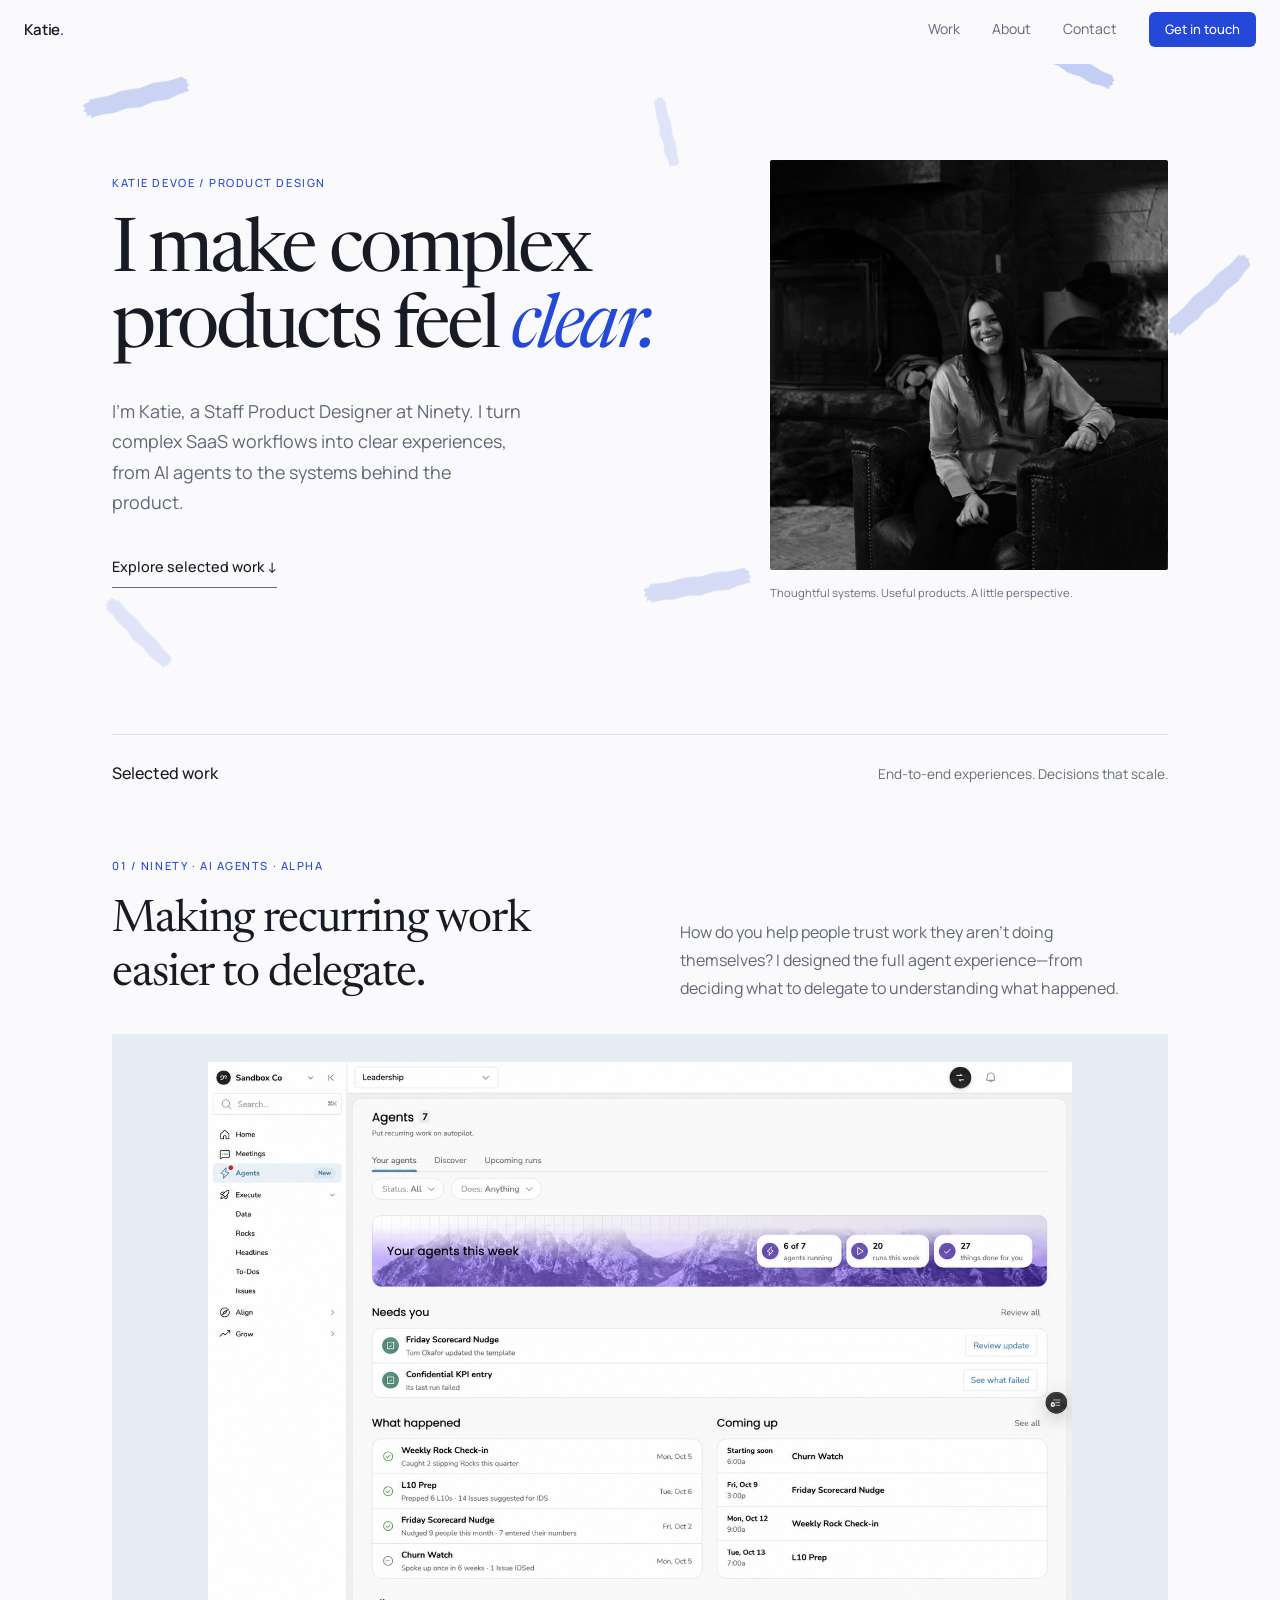
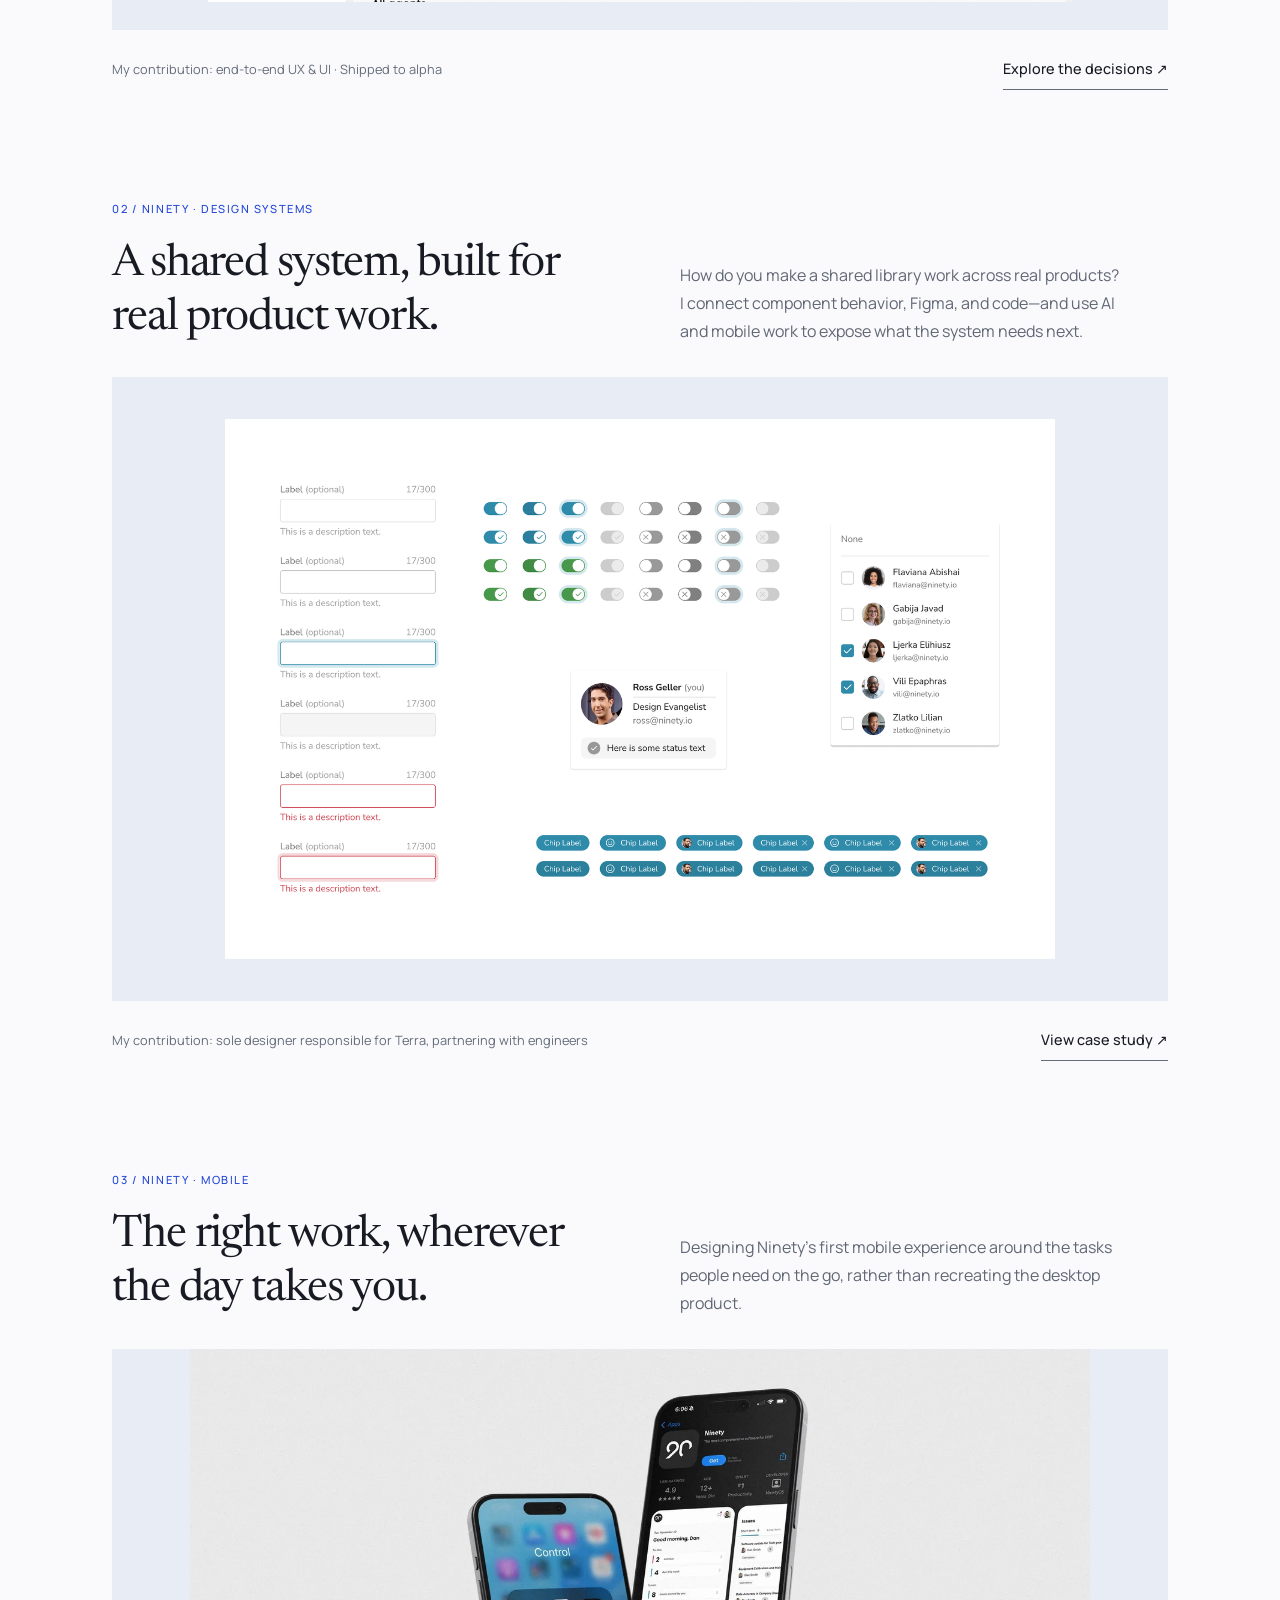
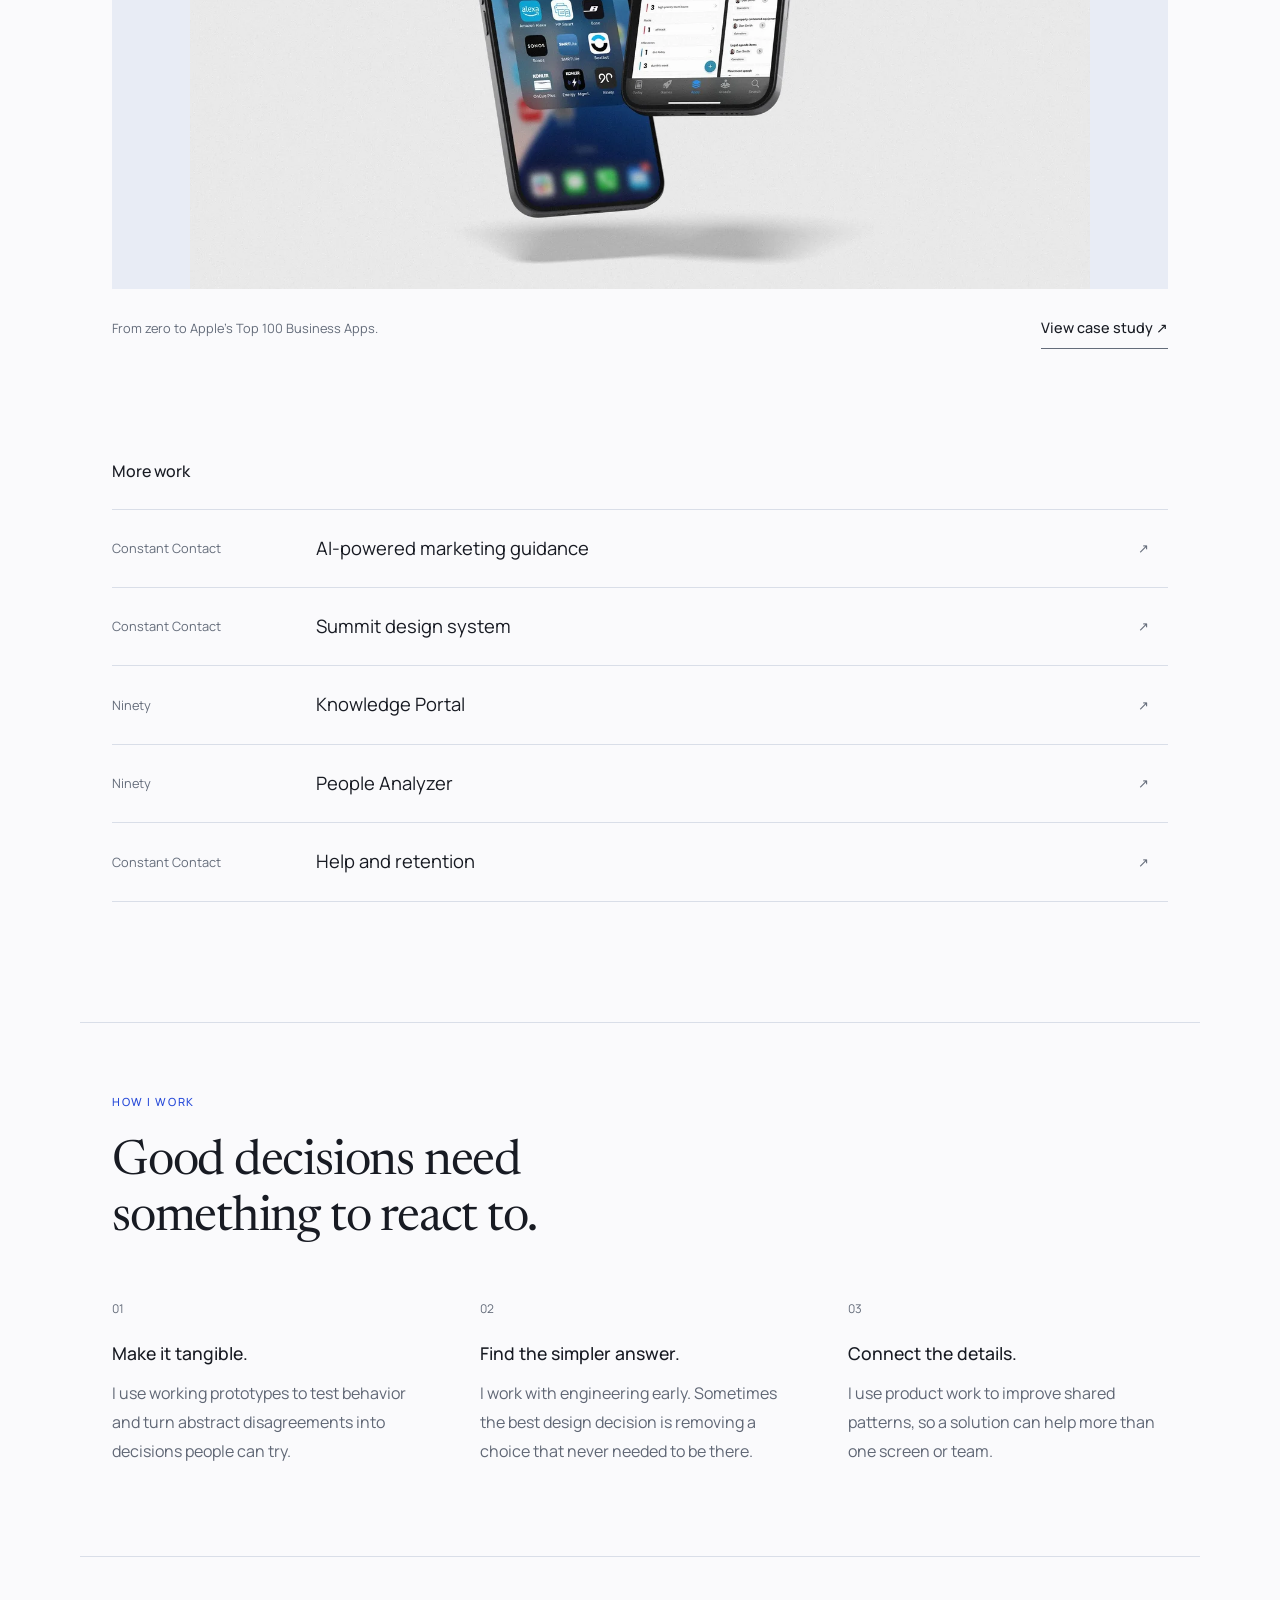
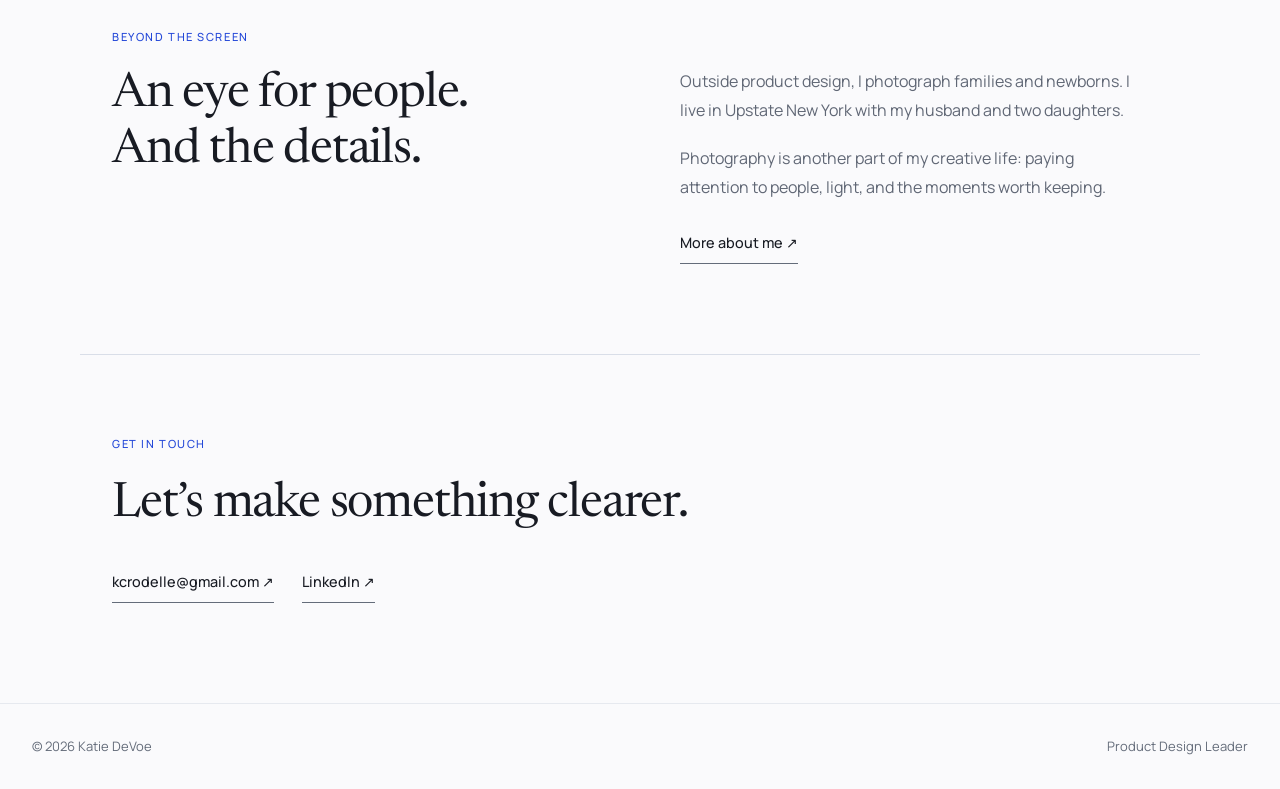
==== index.html @ 1787c42f "Clarify sole Terra design ownership and update before label" ====
<!DOCTYPE html>
<html lang="en">
<head>
  <meta charset="UTF-8" />
  <meta name="viewport" content="width=device-width, initial-scale=1.0" />
  <meta name="description" content="Katie DeVoe — Staff Product Designer. Deep expertise in core product design and design systems, with strong experience in AI-powered experiences and mobile. 10+ years designing complex SaaS products from strategy through execution." />
  <title>Katie DeVoe — Staff Product Designer</title>
  <link rel="preconnect" href="https://fonts.googleapis.com" />
  <link rel="preconnect" href="https://fonts.gstatic.com" crossorigin />
  <link href="https://fonts.googleapis.com/css2?family=Manrope:wght@400;500;600;700&amp;family=Newsreader:ital,wght@0,400;0,500;0,600;1,400;1,500&amp;display=swap" rel="stylesheet">
  <link rel="stylesheet" href="css/styles.css" />
<link rel="stylesheet" href="css/editorial.css?v=4" />
<link rel="icon" type="image/svg+xml" href="/favicon.svg?v=2">
<link rel="icon" type="image/x-icon" href="/favicon.ico?v=2" sizes="32x32">
<link rel="apple-touch-icon" href="/apple-touch-icon.png?v=2">
</head>
<body class="editorial-home"><site-nav></site-nav><main><header class="editorial-hero container"><div class="hero-strokes" aria-hidden="true"><span class="hero-stroke stroke-1"><svg viewBox="0 0 140 30" fill="currentColor" xmlns="http://www.w3.org/2000/svg"><path d="M2 8 12 5 11 3 37 4 55 2 78 4 96 2 116 4 133 3 136 7 139 8 137 12 140 15 136 18 138 23 123 24 109 27 91 25 72 28 55 25 38 27 23 25 8 26 9 22 3 23 5 18 1 16 4 12Z"/></svg></span><span class="hero-stroke stroke-2"><svg viewBox="0 0 140 30" fill="currentColor" xmlns="http://www.w3.org/2000/svg"><path d="M2 8 12 5 11 3 37 4 55 2 78 4 96 2 116 4 133 3 136 7 139 8 137 12 140 15 136 18 138 23 123 24 109 27 91 25 72 28 55 25 38 27 23 25 8 26 9 22 3 23 5 18 1 16 4 12Z"/></svg></span><span class="hero-stroke stroke-3"><svg viewBox="0 0 140 30" fill="currentColor" xmlns="http://www.w3.org/2000/svg"><path d="M2 8 12 5 11 3 37 4 55 2 78 4 96 2 116 4 133 3 136 7 139 8 137 12 140 15 136 18 138 23 123 24 109 27 91 25 72 28 55 25 38 27 23 25 8 26 9 22 3 23 5 18 1 16 4 12Z"/></svg></span><span class="hero-stroke stroke-4"><svg viewBox="0 0 140 30" fill="currentColor" xmlns="http://www.w3.org/2000/svg"><path d="M2 8 12 5 11 3 37 4 55 2 78 4 96 2 116 4 133 3 136 7 139 8 137 12 140 15 136 18 138 23 123 24 109 27 91 25 72 28 55 25 38 27 23 25 8 26 9 22 3 23 5 18 1 16 4 12Z"/></svg></span><span class="hero-stroke stroke-5"><svg viewBox="0 0 140 30" fill="currentColor" xmlns="http://www.w3.org/2000/svg"><path d="M2 8 12 5 11 3 37 4 55 2 78 4 96 2 116 4 133 3 136 7 139 8 137 12 140 15 136 18 138 23 123 24 109 27 91 25 72 28 55 25 38 27 23 25 8 26 9 22 3 23 5 18 1 16 4 12Z"/></svg></span><span class="hero-stroke stroke-6"><svg viewBox="0 0 140 30" fill="currentColor" xmlns="http://www.w3.org/2000/svg"><path d="M2 8 12 5 11 3 37 4 55 2 78 4 96 2 116 4 133 3 136 7 139 8 137 12 140 15 136 18 138 23 123 24 109 27 91 25 72 28 55 25 38 27 23 25 8 26 9 22 3 23 5 18 1 16 4 12Z"/></svg></span></div><div><p class="eyebrow">Katie DeVoe / Product design</p><h1>I make complex<br>products feel <em>clear.</em></h1><p class="intro-copy">I’m Katie, a Staff Product Designer at Ninety. I turn complex SaaS workflows into clear experiences, from AI agents to the systems behind the product.</p><a class="text-link" href="#work">Explore selected work ↓</a></div><figure class="portrait"><img src="images/katie-portrait.jpg" alt="Katie DeVoe" width="480" height="580"><figcaption>Thoughtful systems. Useful products. A little perspective.</figcaption></figure></header><section class="container selected-work" id="work" aria-labelledby="selected-title"><div class="section-heading"><h2 id="selected-title">Selected work</h2><p>End-to-end experiences. Decisions that scale.</p></div><article class="selected-project"><div class="project-heading"><p class="eyebrow">01 / Ninety · AI agents · Alpha</p><h3><a href="agents-case-study.html">Making recurring work easier to delegate.</a></h3><p>How do you help people trust work they aren’t doing themselves? I designed the full agent experience—from deciding what to delegate to understanding what happened.</p></div><a class="project-image" href="agents-case-study.html" aria-label="Explore Making recurring work easier to delegate."><img src="images/agents/clean-v3/agents-nov16-overview.png" alt="Updated Ninety overview with weekly activity, attention, and upcoming runs" loading="lazy"></a><div class="project-caption"><p>My contribution: end-to-end UX &amp; UI · Shipped to alpha</p><a class="text-link" href="agents-case-study.html">Explore the decisions ↗</a></div></article><article class="selected-project"><div class="project-heading"><p class="eyebrow">02 / Ninety · Design systems</p><h3><a href="terra-design-system.html">A shared system, built for real product work.</a></h3><p>How do you make a shared library work across real products? I connect component behavior, Figma, and code—and use AI and mobile work to expose what the system needs next.</p></div><a class="project-image" href="terra-design-system.html" aria-label="Explore A shared system, built for real product work."><img src="images/terra/examples.png" alt="Terra form fields, switches, chips, and component states" loading="lazy"></a><div class="project-caption"><p>My contribution: sole designer responsible for Terra, partnering with engineers</p><a class="text-link" href="terra-design-system.html">View case study ↗</a></div></article><article class="selected-project"><div class="project-heading"><p class="eyebrow">03 / Ninety · Mobile</p><h3><a href="ninety-mobile.html">The right work, wherever the day takes you.</a></h3><p>Designing Ninety’s first mobile experience around the tasks people need on the go, rather than recreating the desktop product.</p></div><a class="project-image" href="ninety-mobile.html" aria-label="Explore The right work, wherever the day takes you."><img src="images/ninety-mobile/hero.jpg" alt="Ninety mobile app displayed on two phones" loading="lazy"></a><div class="project-caption"><p>From zero to Apple’s Top 100 Business Apps.</p><a class="text-link" href="ninety-mobile.html">View case study ↗</a></div></article></section><section class="container more-work" aria-labelledby="more-title"><h2 id="more-title">More work</h2><div><a href="ai-assistant-case-study.html"><span>Constant Contact</span><h3>AI-powered marketing guidance</h3><span aria-hidden="true">↗</span></a><a href="summit-design-system.html"><span>Constant Contact</span><h3>Summit design system</h3><span aria-hidden="true">↗</span></a><a href="knowledge-portal.html"><span>Ninety</span><h3>Knowledge Portal</h3><span aria-hidden="true">↗</span></a><a href="people-analyzer.html"><span>Ninety</span><h3>People Analyzer</h3><span aria-hidden="true">↗</span></a><a href="help-panel-case-study.html"><span>Constant Contact</span><h3>Help and retention</h3><span aria-hidden="true">↗</span></a></div></section><section class="container working-section" id="how-i-work"><p class="eyebrow">How I work</p><h2>Good decisions need<br>something to react to.</h2><div class="working-columns"><article><span>01</span><h3>Make it tangible.</h3><p>I use working prototypes to test behavior and turn abstract disagreements into decisions people can try.</p></article><article><span>02</span><h3>Find the simpler answer.</h3><p>I work with engineering early. Sometimes the best design decision is removing a choice that never needed to be there.</p></article><article><span>03</span><h3>Connect the details.</h3><p>I use product work to improve shared patterns, so a solution can help more than one screen or team.</p></article></div></section><span id="experience"></span><section class="container personal-section" id="about"><p class="eyebrow">Beyond the screen</p><h2>An eye for people.<br>And the details.</h2><div><p>Outside product design, I photograph families and newborns. I live in Upstate New York with my husband and two daughters.</p><p>Photography is another part of my creative life: paying attention to people, light, and the moments worth keeping.</p><a class="text-link" href="about.html">More about me ↗</a></div></section><section class="container editorial-contact" id="contact"><p class="eyebrow">Get in touch</p><h2>Let’s make something clearer.</h2><a class="text-link" href="mailto:kcrodelle@gmail.com">kcrodelle@gmail.com ↗</a><a class="text-link" href="https://www.linkedin.com/in/katie-devoe-uxc-971430b2/" target="_blank" rel="noopener noreferrer">LinkedIn ↗</a></section></main><site-footer></site-footer><script src="js/site.js?v=5"></script><script src="js/main.js"></script></body></html>
---- css/styles.css ----
/* ============================================
   DESIGN TOKENS
   ============================================ */
:root {
  --bg: #fafafc;
  --bg-secondary: #f0f2f7;
  --bg-tertiary: #e8ecf5;
  --bg-card: #ffffff;
  --border: #d9dee8;
  --border-subtle: #e6e9ef;
  --text-primary: #181b23;
  --text-secondary: #606775;
  --text-tertiary: #646c7a;
  --accent: #2448d8;
  --accent-hover: #1935ac;
  --accent-muted: rgba(36, 72, 216, 0.06);
  --accent-border: rgba(36, 72, 216, 0.22);
  --gradient-accent: linear-gradient(var(--text-primary), var(--text-primary));
  --gradient-accent-short: linear-gradient(var(--text-primary), var(--text-primary));
  --success: #22c55e;
  --warning: #f59e0b;
  --radius-sm: 6px;
  --radius-md: 10px;
  --radius-lg: 10px;
  --radius-xl: 12px;
  --font-sans: 'Manrope', -apple-system, BlinkMacSystemFont, 'Segoe UI', sans-serif;
  --shadow-sm: 0 1px 3px rgba(24,27,35,0.06);
  --shadow-md: 0 4px 16px rgba(24,27,35,0.06);
  --shadow-lg: 0 12px 36px rgba(24,27,35,0.08);
  --transition: 0.2s cubic-bezier(0.4, 0, 0.2, 1);
  --max-width: 1120px;
  --content-width: 720px;
}

/* ============================================
   RESET & BASE
   ============================================ */
*, *::before, *::after {
  box-sizing: border-box;
  margin: 0;
  padding: 0;
}

html {
  scroll-behavior: smooth;
  font-size: 16px;
  -webkit-font-smoothing: antialiased;
  -moz-osx-font-smoothing: grayscale;
}

body {
  font-family: var(--font-sans);
  background: var(--bg);
  color: var(--text-primary);
  line-height: 1.6;
  overflow-x: hidden;
}

img { max-width: 100%; display: block; }
a { color: inherit; text-decoration: none; }
ul, ol { list-style: none; }
button { cursor: pointer; border: none; background: none; font-family: inherit; }

/* ============================================
   NAV
   ============================================ */
.nav {
  position: fixed;
  top: 0;
  left: 0;
  right: 0;
  z-index: 100;
  padding: 0 24px;
  height: 60px;
  display: flex;
  align-items: center;
  justify-content: space-between;
  background: rgba(250, 250, 252, 0.94);
  backdrop-filter: blur(16px) saturate(180%);
  -webkit-backdrop-filter: blur(16px) saturate(180%);
  border-bottom: 1px solid transparent;
  transition: border-color var(--transition);
}

.nav.scrolled {
  border-bottom-color: var(--border);
}

.nav-logo {
  font-size: 0.9375rem;
  font-weight: 600;
  letter-spacing: -0.01em;
  color: var(--text-primary);
}

.nav-logo span {
  color: var(--accent);
}

.nav-links {
  display: flex;
  align-items: center;
  gap: 32px;
}

.nav-links a:not(.nav-cta) {
  font-size: 0.875rem;
  color: var(--text-secondary);
  transition: color var(--transition);
}

.nav-links a:not(.nav-cta):hover {
  color: var(--text-primary);
}

.nav-cta {
  font-size: 0.8125rem;
  font-weight: 500;
  color: var(--text-primary);
  background: var(--accent);
  padding: 7px 16px;
  border-radius: var(--radius-sm);
  transition: background var(--transition);
}

.nav-cta:hover {
  background: var(--accent-hover);
  color: var(--text-primary);
}

.nav-mobile-toggle {
  display: none;
  flex-direction: column;
  gap: 5px;
  padding: 4px;
}

.nav-mobile-toggle span {
  display: block;
  width: 22px;
  height: 1.5px;
  background: var(--text-secondary);
  transition: var(--transition);
}

/* ============================================
   LAYOUT UTILITIES
   ============================================ */
.container {
  max-width: var(--max-width);
  margin: 0 auto;
  padding: 0 32px;
}

.section {
  padding: 96px 0;
}

.divider {
  border: none;
  border-top: 1px solid var(--border);
  margin: 0;
}

/* ============================================
   HOMEPAGE — HERO
   ============================================ */
.hero {
  padding: 160px 0 96px;
  position: relative;
  overflow: hidden;
}

.hero::before {
  content: '';
  position: absolute;
  top: -200px;
  left: 50%;
  transform: translateX(-50%);
  width: 800px;
  height: 800px;
  background: none;
  pointer-events: none;
}

.hero-eyebrow {
  display: inline-flex;
  align-items: center;
  gap: 8px;
  font-size: 0.75rem;
  font-weight: 500;
  letter-spacing: 0.08em;
  text-transform: uppercase;
  color: var(--accent);
  background: var(--accent-muted);
  border: 1px solid var(--accent-border);
  padding: 5px 12px;
  border-radius: 100px;
  margin-bottom: 28px;
}

.hero-eyebrow::before {
  content: '';
  display: block;
  width: 6px;
  height: 6px;
  border-radius: 50%;
  background: var(--accent);
}

.hero-title {
  font-size: clamp(2.5rem, 5vw, 4.5rem);
  font-weight: 700;
  letter-spacing: -0.03em;
  line-height: 1.07;
  margin-bottom: 24px;
  max-width: 800px;
}

.hero-title .highlight {
  background: var(--gradient-accent);
  -webkit-background-clip: text;
  -webkit-text-fill-color: transparent;
  background-clip: text;
}

.hero-desc {
  font-size: 1.1875rem;
  color: var(--text-secondary);
  max-width: 560px;
  line-height: 1.65;
  margin-bottom: 40px;
}

.hero-actions {
  display: flex;
  align-items: center;
  gap: 16px;
  flex-wrap: wrap;
}

.btn-primary {
  display: inline-flex;
  align-items: center;
  gap: 8px;
  font-size: 0.9375rem;
  font-weight: 500;
  color: #fff;
  background: var(--accent);
  padding: 11px 22px;
  border-radius: var(--radius-md);
  transition: background var(--transition), transform var(--transition), box-shadow var(--transition);
}

.btn-primary:hover {
  background: var(--accent-hover);
  transform: translateY(-1px);
  box-shadow: none;
}

.btn-secondary {
  display: inline-flex;
  align-items: center;
  gap: 8px;
  font-size: 0.9375rem;
  font-weight: 500;
  color: var(--text-secondary);
  background: transparent;
  border: 1px solid var(--border);
  padding: 10px 22px;
  border-radius: var(--radius-md);
  transition: color var(--transition), border-color var(--transition), transform var(--transition);
}

.btn-secondary:hover {
  color: var(--text-primary);
  border-color: var(--text-tertiary);
  transform: translateY(-1px);
}

.btn-arrow {
  display: inline-block;
  transition: transform var(--transition);
}

.btn-primary:hover .btn-arrow,
.btn-secondary:hover .btn-arrow {
  transform: translateX(3px);
}

/* Tags */
.tag-list {
  display: flex;
  flex-wrap: wrap;
  gap: 8px;
  margin-top: 48px;
}

.tag {
  font-size: 0.75rem;
  font-weight: 500;
  color: var(--text-tertiary);
  background: var(--bg-tertiary);
  border: 1px solid var(--border);
  padding: 4px 12px;
  border-radius: 100px;
  letter-spacing: 0.02em;
}

/* ============================================
   HOMEPAGE — FEATURED WORK
   ============================================ */
.section-label {
  font-size: 0.6875rem;
  font-weight: 600;
  letter-spacing: 0.1em;
  text-transform: uppercase;
  color: var(--text-tertiary);
  margin-bottom: 40px;
}

/* Card stack — JS-rendered cards container */
.card-stack {
  display: flex;
  flex-direction: column;
  gap: 32px;
}

.case-study-card {
  display: grid;
  grid-template-columns: 1fr 1fr;
  gap: 0;
  background: var(--bg-card);
  border: 1px solid var(--border);
  border-radius: var(--radius-xl);
  overflow: hidden;
  transition: border-color var(--transition), transform var(--transition), box-shadow var(--transition);
  text-decoration: none;
  color: inherit;
}

.case-study-card:hover {
  border-color: #a4afc3;
  transform: none;
  box-shadow: none;
}

.case-study-content {
  padding: 52px;
  display: flex;
  flex-direction: column;
  justify-content: space-between;
}

.card-meta {
  display: flex;
  align-items: center;
  gap: 10px;
  margin-bottom: 24px;
}

/* Shared badge style for cards and case study headers */
.card-badge,
.cs-badge {
  font-size: 0.6875rem;
  font-weight: 600;
  letter-spacing: 0.07em;
  text-transform: uppercase;
  color: var(--accent);
  background: var(--accent-muted);
  border: 1px solid var(--accent-border);
  padding: 3px 10px;
  border-radius: 100px;
}

.cs-badge {
  padding: 4px 12px;
}

.card-company {
  font-size: 0.8125rem;
  color: var(--text-tertiary);
}

.case-study-title {
  font-size: 1.75rem;
  font-weight: 700;
  letter-spacing: -0.025em;
  line-height: 1.25;
  margin-bottom: 16px;
}

.case-study-desc {
  font-size: 0.9375rem;
  color: var(--text-secondary);
  line-height: 1.65;
  margin-bottom: 32px;
}

.card-chips {
  display: flex;
  flex-wrap: wrap;
  gap: 8px;
  margin-bottom: 36px;
}

.chip {
  font-size: 0.75rem;
  font-weight: 500;
  color: var(--text-tertiary);
  background: var(--bg-secondary);
  border: 1px solid var(--border-subtle);
  padding: 4px 10px;
  border-radius: 100px;
}

.card-cta {
  display: inline-flex;
  align-items: center;
  gap: 8px;
  font-size: 0.875rem;
  font-weight: 600;
  color: var(--accent);
  transition: gap var(--transition), color var(--transition);
}

.case-study-card:hover .card-cta {
  gap: 12px;
  color: var(--accent-hover);
}

.case-study-visual {
  background: var(--bg-secondary);
  position: relative;
  overflow: hidden;
  min-height: 400px;
}

/* Gradient overlay on visual */
.case-study-visual::before {
  content: '';
  position: absolute;
  inset: 0;
  background: none;
  z-index: 1;
}

/* White background for light-background images (e.g. Terra) */
.img-on-light {
  background: #fff;
}

/* ============================================
   HOMEPAGE — EXPERIENCE
   ============================================ */
.experience-list {
  display: flex;
  flex-direction: column;
  gap: 0;
}

.experience-item {
  display: grid;
  grid-template-columns: 240px 1fr;
  gap: 40px;
  padding: 36px 0;
  border-bottom: 1px solid var(--border-subtle);
}

.experience-item:first-child {
  border-top: 1px solid var(--border-subtle);
}

.exp-left {
  padding-top: 2px;
}

.exp-company {
  font-size: 0.9375rem;
  font-weight: 600;
  color: var(--text-primary);
  margin-bottom: 4px;
}

.exp-tenure {
  font-size: 0.8125rem;
  color: var(--text-tertiary);
  font-variant-numeric: tabular-nums;
}

.exp-role {
  font-size: 1rem;
  font-weight: 600;
  color: var(--text-primary);
  margin-bottom: 8px;
}

.exp-desc {
  font-size: 0.9rem;
  color: var(--text-secondary);
  line-height: 1.65;
  margin-bottom: 16px;
}

.exp-tags {
  display: flex;
  flex-wrap: wrap;
  gap: 6px;
}

.exp-tag {
  font-size: 0.6875rem;
  font-weight: 500;
  color: var(--text-tertiary);
  background: var(--bg-tertiary);
  border: 1px solid var(--border-subtle);
  padding: 3px 8px;
  border-radius: 4px;
  letter-spacing: 0.02em;
}

/* Early-career items: same grid, reduced visual weight */
.experience-item.exp-early {
  padding: 24px 0;
  opacity: 0.7;
}

.experience-item.exp-early .exp-role {
  font-size: 0.9rem;
  font-weight: 500;
}

.experience-item.exp-early .exp-desc {
  font-size: 0.85rem;
  margin-bottom: 0;
}

/* ============================================
   HOMEPAGE — ABOUT
   ============================================ */
.about-layout {
  display: grid;
  grid-template-columns: 1fr 220px;
  gap: 64px;
  align-items: start;
}

.about-p {
  font-size: 1.0625rem;
  color: var(--text-secondary);
  line-height: 1.75;
  margin-bottom: 20px;
  max-width: 640px;
}

.about-p:last-child {
  margin-bottom: 0;
}

.about-personal {
  color: var(--text-tertiary);
  font-size: 0.9375rem;
}

.about-sidebar {
  position: sticky;
  top: 80px;
  display: flex;
  flex-direction: column;
  gap: 28px;
}

.about-sidebar-block {
  display: flex;
  flex-direction: column;
  gap: 4px;
}

.about-sidebar-label {
  font-size: 0.6875rem;
  font-weight: 600;
  letter-spacing: 0.08em;
  text-transform: uppercase;
  color: var(--text-tertiary);
  margin-bottom: 6px;
}

.about-sidebar-value {
  font-size: 0.875rem;
  font-weight: 500;
  color: var(--text-primary);
  line-height: 1.5;
}

.about-portrait {
  width: 100%;
  aspect-ratio: 1 / 1;
  object-fit: cover;
  object-position: center top;
  border-radius: var(--radius-lg);
  border: 1px solid var(--border);
}

.about-sidebar-sub {
  font-size: 0.8125rem;
  color: var(--text-tertiary);
}

/* ============================================
   HOMEPAGE — CREDENTIALS
   ============================================ */
.credentials-list {
  display: flex;
  flex-direction: column;
}

.credential-item {
  display: grid;
  grid-template-columns: 240px 1fr;
  gap: 40px;
  padding: 20px 0;
  border-bottom: 1px solid var(--border-subtle);
}

.credential-item:first-child {
  border-top: 1px solid var(--border-subtle);
}

.credential-org {
  font-size: 0.9rem;
  font-weight: 600;
  color: var(--text-primary);
  margin-bottom: 4px;
}

.credential-year {
  font-size: 0.8125rem;
  color: var(--text-tertiary);
}

.credential-title {
  font-size: 0.9rem;
  color: var(--text-secondary);
  padding-top: 2px;
}

/* ============================================
   HOMEPAGE — CONTACT
   ============================================ */
.contact-section {
  padding: 80px 0;
  text-align: center;
  background: var(--bg-secondary);
  border-top: 1px solid var(--border);
  border-bottom: 1px solid var(--border);
}

.contact-title {
  font-size: clamp(1.75rem, 3vw, 2.75rem);
  font-weight: 700;
  letter-spacing: -0.025em;
  margin-bottom: 16px;
}

.contact-desc {
  font-size: 1rem;
  color: var(--text-secondary);
  margin-bottom: 36px;
}

.contact-links {
  display: flex;
  justify-content: center;
  align-items: center;
  gap: 16px;
  flex-wrap: wrap;
}

.contact-link {
  display: inline-flex;
  align-items: center;
  gap: 8px;
  font-size: 0.875rem;
  font-weight: 500;
  color: var(--text-secondary);
  border: 1px solid var(--border);
  padding: 10px 20px;
  border-radius: var(--radius-md);
  transition: color var(--transition), border-color var(--transition), background var(--transition);
}

.contact-link:hover {
  color: var(--text-primary);
  border-color: var(--text-tertiary);
  background: var(--bg-tertiary);
}

/* ============================================
   FOOTER
   ============================================ */
.footer {
  padding: 32px;
  display: flex;
  align-items: center;
  justify-content: space-between;
  border-top: 1px solid var(--border-subtle);
}

.footer-text {
  font-size: 0.8125rem;
  color: var(--text-tertiary);
}

/* ============================================
   CASE STUDY PAGE — HERO
   ============================================ */
.cs-hero {
  padding: 140px 0 80px;
  position: relative;
}

.cs-hero::before {
  content: '';
  position: absolute;
  top: 0;
  left: 0;
  right: 0;
  height: 1px;
  background: none;
}

.cs-breadcrumb {
  display: flex;
  align-items: center;
  gap: 8px;
  font-size: 0.8125rem;
  color: var(--text-tertiary);
  margin-bottom: 36px;
}

.cs-breadcrumb a {
  color: var(--text-tertiary);
  transition: color var(--transition);
}

.cs-breadcrumb a:hover {
  color: var(--accent);
}

.cs-breadcrumb-sep {
  color: var(--border);
}

.cs-meta {
  display: flex;
  align-items: center;
  gap: 12px;
  margin-bottom: 24px;
  flex-wrap: wrap;
}

.cs-company {
  font-size: 0.875rem;
  color: var(--text-tertiary);
  padding: 4px 12px;
  background: var(--bg-tertiary);
  border: 1px solid var(--border-subtle);
  border-radius: 100px;
}

.cs-year {
  font-size: 0.875rem;
  color: var(--text-tertiary);
}

.cs-title {
  font-size: clamp(2rem, 4.5vw, 3.5rem);
  font-weight: 700;
  letter-spacing: -0.03em;
  line-height: 1.1;
  margin-bottom: 20px;
  max-width: 800px;
}

.cs-subtitle {
  font-size: 1.125rem;
  color: var(--text-secondary);
  line-height: 1.7;
  max-width: 620px;
  margin-bottom: 48px;
}

.cs-stat-row {
  display: flex;
  gap: 0;
  border: 1px solid var(--border);
  border-radius: var(--radius-lg);
  overflow: hidden;
  background: var(--bg-card);
}

.cs-stat {
  flex: 1;
  padding: 24px 28px;
  border-right: 1px solid var(--border);
}

.cs-stat:last-child {
  border-right: none;
}

.cs-stat-value {
  font-size: 1.75rem;
  font-weight: 700;
  letter-spacing: -0.03em;
  color: var(--text-primary);
  margin-bottom: 4px;
}

.cs-stat-label {
  font-size: 0.8125rem;
  color: var(--text-tertiary);
}

/* ============================================
   CASE STUDY — HERO IMAGE BLOCK
   ============================================ */
.cs-hero-image {
  margin: 64px 0;
  background: var(--bg-secondary);
  border: 1px solid var(--border);
  border-radius: var(--radius-xl);
  overflow: hidden;
  min-height: 440px;
  position: relative;
  display: flex;
  align-items: center;
  justify-content: center;
}

.cs-hero-image::before {
  content: '';
  position: absolute;
  inset: 0;
  background: none;
}

.cs-hero-photo {
  min-height: 0;
  display: block;
  background: var(--bg-secondary);
}

.cs-hero-photo::before {
  display: none;
}

.cs-hero-photo img,
.cs-hero-photo video {
  display: block;
  width: 100%;
  height: auto;
}

.cs-image-figure {
  margin: 36px 0;
}

.cs-figure-badge {
  display: inline-block;
  font-size: 0.6875rem;
  font-weight: 600;
  letter-spacing: 0.07em;
  text-transform: uppercase;
  color: var(--text-tertiary);
  background: var(--bg-tertiary);
  border: 1px solid var(--border);
  padding: 4px 12px;
  border-radius: 100px;
  margin-bottom: 12px;
}

.cs-figure-badge-accent {
  color: var(--accent);
  background: var(--accent-muted);
  border-color: var(--accent-border);
}

.cs-image-figure img {
  display: block;
  width: 100%;
  height: auto;
  border: 1px solid var(--border);
  border-radius: var(--radius-lg);
  transition: border-color var(--transition);
}

.cs-image-figure a:hover img {
  border-color: var(--accent-border);
}

.card-photo img {
  position: absolute;
  inset: 0;
  width: 100%;
  height: 100%;
  object-fit: cover;
  object-position: top right;
}

.placeholder-caption {
  text-align: center;
  font-size: 0.75rem;
  color: var(--text-tertiary);
  margin-top: 16px;
  font-style: italic;
}

/* ============================================
   CASE STUDY — BODY CONTENT
   ============================================ */
.cs-body {
  padding-bottom: 120px;
}

.cs-layout {
  display: grid;
  grid-template-columns: 200px 1fr;
  gap: 80px;
  align-items: start;
}

.cs-toc {
  position: sticky;
  top: 88px;
}

.cs-toc-title {
  font-size: 0.6875rem;
  font-weight: 600;
  letter-spacing: 0.1em;
  text-transform: uppercase;
  color: var(--text-tertiary);
  margin-bottom: 16px;
}

.cs-toc-list {
  display: flex;
  flex-direction: column;
  gap: 2px;
}

.cs-toc-list a {
  font-size: 0.8125rem;
  color: var(--text-tertiary);
  padding: 5px 10px;
  border-radius: var(--radius-sm);
  border-left: 2px solid transparent;
  transition: color var(--transition), border-color var(--transition), background var(--transition);
  display: block;
  line-height: 1.4;
}

.cs-toc-list a:hover,
.cs-toc-list a.active {
  color: var(--accent);
  border-left-color: var(--accent);
  background: var(--accent-muted);
}

.cs-content {
  min-width: 0;
}

/* Section blocks */
.cs-section {
  margin-bottom: 80px;
  scroll-margin-top: 88px;
}

.cs-section-label {
  font-size: 0.6875rem;
  font-weight: 600;
  letter-spacing: 0.1em;
  text-transform: uppercase;
  color: var(--accent);
  margin-bottom: 16px;
}

.cs-section-title {
  font-size: 1.625rem;
  font-weight: 700;
  letter-spacing: -0.02em;
  line-height: 1.3;
  margin-bottom: 20px;
}

.cs-section-title-lg {
  font-size: 2rem;
  font-weight: 700;
  letter-spacing: -0.025em;
  line-height: 1.25;
  margin-bottom: 20px;
}

.cs-section-subtitle {
  font-size: 1.125rem;
  font-weight: 600;
  color: var(--text-primary);
  letter-spacing: -0.01em;
  line-height: 1.4;
  margin-bottom: 16px;
}

.cs-body-text {
  font-size: 1rem;
  color: var(--text-secondary);
  line-height: 1.75;
  margin-bottom: 16px;
}

.cs-body-text:last-child {
  margin-bottom: 0;
}

.cs-body-text strong {
  color: var(--text-primary);
  font-weight: 600;
}

/* Callout */
.callout {
  background: var(--bg-card);
  border: 1px solid var(--border);
  border-left: 3px solid var(--accent);
  border-radius: 0 var(--radius-md) var(--radius-md) 0;
  padding: 20px 24px;
  margin: 32px 0;
}

.callout-accent {
  border-left-color: var(--accent);
  background: var(--accent-muted);
}

.callout p {
  font-size: 1rem;
  color: var(--text-secondary);
  line-height: 1.7;
  margin: 0;
}

.callout p strong {
  color: var(--text-primary);
}

/* Pull quote */
.pull-quote {
  margin: 48px 0;
  padding: 0 32px;
  border-left: 3px solid var(--accent);
}

.pull-quote p {
  font-size: 1.25rem;
  font-weight: 500;
  color: var(--text-primary);
  line-height: 1.6;
  letter-spacing: -0.01em;
  font-style: italic;
}

/* Workflow cards */
.workflow-grid {
  display: grid;
  grid-template-columns: 1fr;
  gap: 16px;
  margin: 32px 0;
}

.workflow-card {
  background: var(--bg-card);
  border: 1px solid var(--border);
  border-radius: var(--radius-lg);
  padding: 28px;
  transition: border-color var(--transition);
}

.workflow-card:hover {
  border-color: var(--accent-border);
}

.workflow-card-header {
  display: flex;
  align-items: flex-start;
  gap: 16px;
  margin-bottom: 16px;
}

.workflow-icon {
  width: 40px;
  height: 40px;
  border-radius: var(--radius-md);
  background: var(--accent-muted);
  border: 1px solid var(--accent-border);
  display: flex;
  align-items: center;
  justify-content: center;
  font-size: 1.1rem;
  flex-shrink: 0;
}

.workflow-card-title {
  font-size: 1rem;
  font-weight: 600;
  color: var(--text-primary);
  margin-bottom: 4px;
}

.workflow-card-subtitle {
  font-size: 0.8125rem;
  color: var(--text-tertiary);
}

.workflow-card-body {
  font-size: 0.9rem;
  color: var(--text-secondary);
  line-height: 1.7;
}

/* Two-up image grid */
.cs-image-grid-2 {
  display: grid;
  grid-template-columns: 1fr 1fr;
  gap: 16px;
  margin: 36px 0;
}

/* Outcome metrics */
.outcome-grid {
  display: grid;
  grid-template-columns: repeat(3, 1fr);
  gap: 16px;
  margin: 32px 0;
}

.outcome-card {
  background: var(--bg-card);
  border: 1px solid var(--border);
  border-radius: var(--radius-lg);
  padding: 28px 24px;
  text-align: center;
}

.outcome-value {
  font-size: 2.25rem;
  font-weight: 700;
  letter-spacing: -0.04em;
  background: var(--gradient-accent-short);
  -webkit-background-clip: text;
  -webkit-text-fill-color: transparent;
  background-clip: text;
  margin-bottom: 8px;
}

.outcome-label {
  font-size: 0.8125rem;
  color: var(--text-tertiary);
  line-height: 1.5;
}

/* Role responsibility list */
.role-list {
  display: flex;
  flex-direction: column;
  gap: 12px;
  margin: 24px 0;
}

.role-item {
  display: flex;
  align-items: flex-start;
  gap: 12px;
  font-size: 0.9375rem;
  color: var(--text-secondary);
  line-height: 1.6;
}

.role-item::before {
  content: '';
  display: block;
  width: 6px;
  height: 6px;
  border-radius: 50%;
  background: var(--accent);
  flex-shrink: 0;
  margin-top: 8px;
}

/* Numbered list */
.numbered-list {
  display: flex;
  flex-direction: column;
  gap: 16px;
  margin: 24px 0;
  counter-reset: item;
}

.numbered-item {
  display: flex;
  align-items: flex-start;
  gap: 16px;
  font-size: 0.9375rem;
  color: var(--text-secondary);
  line-height: 1.7;
}

.numbered-item-num {
  display: flex;
  align-items: center;
  justify-content: center;
  width: 28px;
  height: 28px;
  border-radius: 50%;
  background: var(--accent-muted);
  border: 1px solid var(--accent-border);
  font-size: 0.75rem;
  font-weight: 700;
  color: var(--accent);
  flex-shrink: 0;
  margin-top: 1px;
}

/* Next steps / reflection */
.reflection-box {
  background: none;
  border: 1px solid var(--accent-border);
  border-radius: var(--radius-xl);
  padding: 40px;
  margin: 32px 0;
}

.reflection-box-title {
  font-size: 1.25rem;
  font-weight: 700;
  letter-spacing: -0.02em;
  margin-bottom: 16px;
}

/* ============================================
   PROGRESS BAR
   ============================================ */
.progress-bar {
  position: fixed;
  top: 60px;
  left: 0;
  height: 2px;
  background: var(--accent);
  z-index: 99;
  transition: width 0.1s linear;
  box-shadow: none;
}

/* ============================================
   FADE-IN ANIMATION
   ============================================ */
.fade-up {
  opacity: 0;
  transform: translateY(20px);
  transition: opacity 0.6s cubic-bezier(0.4, 0, 0.2, 1), transform 0.6s cubic-bezier(0.4, 0, 0.2, 1);
}

.fade-up.visible {
  opacity: 1;
  transform: translateY(0);
}

/* ============================================
   AUDIT TABLE
   ============================================ */
.audit-wrap {
  background: var(--bg-card);
  border: 1px solid var(--border);
  border-radius: var(--radius-lg);
  overflow: hidden;
  margin: 36px 0;
}

.audit-header {
  padding: 12px 20px;
  border-bottom: 1px solid var(--border);
  font-size: 0.6875rem;
  font-weight: 600;
  letter-spacing: 0.1em;
  text-transform: uppercase;
  color: var(--text-tertiary);
  display: flex;
  align-items: center;
  gap: 8px;
}

.audit-table {
  width: 100%;
  border-collapse: collapse;
  font-size: 0.8125rem;
}

.audit-table th {
  padding: 10px 16px;
  text-align: left;
  font-size: 0.6875rem;
  font-weight: 600;
  letter-spacing: 0.08em;
  text-transform: uppercase;
  color: var(--text-tertiary);
  border-bottom: 1px solid var(--border);
  background: var(--bg-secondary);
  white-space: nowrap;
}

.audit-table td {
  padding: 11px 16px;
  border-bottom: 1px solid var(--border-subtle);
  color: var(--text-secondary);
  vertical-align: middle;
}

.audit-table tr:last-child td {
  border-bottom: none;
}

.audit-table tr:hover td {
  background: rgba(255, 255, 255, 0.015);
}

.audit-component {
  color: var(--text-primary) !important;
  font-weight: 500;
}

.audit-badge {
  display: inline-flex;
  align-items: center;
  gap: 4px;
  padding: 3px 8px;
  border-radius: 4px;
  font-size: 0.6875rem;
  font-weight: 500;
  white-space: nowrap;
}

.b-ok   { background: rgba(34, 197, 94, 0.1);   color: #22c55e; }
.b-warn { background: rgba(245, 158, 11, 0.1);   color: #f59e0b; }
.b-fail { background: rgba(239, 68, 68, 0.1);    color: #ef4444; }
.b-miss { background: rgba(255, 255, 255, 0.05); color: var(--text-tertiary); }

/* ============================================
   TOKEN DIAGRAM
   ============================================ */
.token-diagram {
  margin: 28px 0;
  display: grid;
  grid-template-columns: 1fr auto 1fr auto 1fr;
  align-items: start;
  gap: 0;
  overflow-x: auto;
}

.token-col {
  background: var(--bg-card);
  border: 1px solid var(--border);
  border-radius: var(--radius-md);
  overflow: hidden;
  min-width: 0;
}

.token-col-hd {
  padding: 10px 14px;
  background: var(--bg-secondary);
  border-bottom: 1px solid var(--border);
  font-size: 0.6875rem;
  font-weight: 600;
  letter-spacing: 0.1em;
  text-transform: uppercase;
  color: var(--text-tertiary);
}

.token-row {
  padding: 8px 14px;
  border-bottom: 1px solid var(--border-subtle);
  font-size: 0.75rem;
  font-family: 'JetBrains Mono', 'Fira Code', 'Cascadia Code', monospace;
  white-space: nowrap;
}

.token-row:last-child {
  border-bottom: none;
}

.t-prim { color: #f59e0b; }
.t-sem  { color: #818cf8; }
.t-teal { color: #2dd4bf; }
.t-comp { color: var(--text-secondary); }

.token-arrow {
  padding: 0 16px;
  color: var(--text-tertiary);
  font-size: 1.125rem;
  align-self: center;
  flex-shrink: 0;
}

.inline-code {
  font-family: 'JetBrains Mono', 'Fira Code', 'Cascadia Code', monospace;
  font-size: 0.8125rem;
  background: var(--bg-tertiary);
  border: 1px solid var(--border);
  padding: 2px 6px;
  border-radius: 4px;
  color: #818cf8;
}

/* ============================================
   BEFORE / AFTER COMPARISON
   ============================================ */
.before-after {
  display: grid;
  grid-template-columns: 1fr 1fr;
  gap: 16px;
  margin: 32px 0;
}

.ba-card {
  background: var(--bg-card);
  border: 1px solid var(--border);
  border-radius: var(--radius-md);
  overflow: hidden;
}

.ba-hd {
  padding: 10px 18px;
  font-size: 0.75rem;
  font-weight: 600;
  letter-spacing: 0.06em;
  text-transform: uppercase;
  border-bottom: 1px solid var(--border);
  display: flex;
  align-items: center;
  gap: 8px;
}

.ba-before .ba-hd { color: #ef4444; }
.ba-after  .ba-hd { color: #22c55e; }

.ba-body {
  padding: 20px 18px;
  display: flex;
  flex-direction: column;
  gap: 12px;
}

.ba-row {
  display: flex;
  align-items: center;
  gap: 10px;
  flex-wrap: wrap;
}

.ba-note {
  font-size: 0.75rem;
  color: var(--text-tertiary);
  line-height: 1.5;
  margin: 4px 0 0;
  border-top: 1px solid var(--border-subtle);
  padding-top: 12px;
}

/* Demo buttons for before/after */
.btn-demo {
  display: inline-block;
  padding: 6px 12px;
  border-radius: 6px;
  font-size: 0.75rem;
  font-weight: 500;
  min-width: 96px;
  text-align: center;
}

.btn-demo-b1 { background: #3b82f6; color: #fff; border-radius: 3px; }
.btn-demo-b2 { background: #2563eb; color: #fff; border-radius: 10px; font-weight: 600; }
.btn-demo-b3 { background: #1d4ed8; color: #fff; border-radius: 0; font-weight: 400; }
.btn-demo-a1 { background: var(--accent); color: #fff; border-radius: 8px; }
.btn-demo-a2 { background: transparent; color: var(--accent); border: 1.5px solid var(--accent); border-radius: 8px; box-shadow: 0 0 0 3px var(--accent-muted); }

.a11y-badge {
  display: inline-flex;
  align-items: center;
  gap: 3px;
  padding: 2px 7px;
  border-radius: 4px;
  font-size: 0.6875rem;
  font-weight: 600;
  white-space: nowrap;
}

.a11y-ok { background: rgba(34, 197, 94, 0.1); color: #22c55e; }
.a11y-no { background: rgba(239, 68, 68, 0.1);  color: #ef4444; }

/* ============================================
   DATA VIZ COMPARISON
   ============================================ */
.dv-compare-card {
  background: var(--bg-card);
  border: 1px solid var(--border);
  border-radius: var(--radius-md);
  overflow: hidden;
}

.dv-compare-hd {
  padding: 10px 14px;
  border-bottom: 1px solid var(--border);
  font-size: 0.75rem;
  font-weight: 600;
  display: flex;
  align-items: center;
  gap: 6px;
}

.dv-fail { color: #ef4444; }
.dv-pass { color: #22c55e; }

.dv-compare-body {
  padding: 16px 14px;
}

/* ============================================
   REFLECTION LIST (two-column key / value)
   ============================================ */
.reflection-list {
  margin-top: 32px;
  display: flex;
  flex-direction: column;
  gap: 0;
}

.reflection-row {
  display: grid;
  grid-template-columns: 200px 1fr;
  gap: 32px;
  padding: 28px 0;
  border-bottom: 1px solid var(--border-subtle);
  align-items: start;
}

.reflection-row:first-child {
  border-top: 1px solid var(--border-subtle);
}

.reflection-key {
  font-size: 0.875rem;
  font-weight: 600;
  color: var(--text-primary);
  line-height: 1.5;
  padding-top: 2px;
}

/* ============================================
   REDUCED MOTION
   ============================================ */
@media (prefers-reduced-motion: reduce) {
  html { scroll-behavior: auto; }
  .fade-up {
    opacity: 1;
    transform: none;
    transition: none;
  }
  * {
    transition-duration: 0.01ms !important;
    animation-duration: 0.01ms !important;
  }
}

/* ============================================
   RESPONSIVE
   ============================================ */
@media (max-width: 1024px) {
  .case-study-card {
    grid-template-columns: 1fr;
  }

  .case-study-visual {
    min-height: 300px;
    order: -1;
  }

  .cs-layout {
    grid-template-columns: 1fr;
    gap: 40px;
  }

  .cs-toc {
    display: none;
  }

  .outcome-grid {
    grid-template-columns: repeat(2, 1fr);
  }
}

@media (max-width: 768px) {
  .container {
    padding: 0 20px;
  }

  .section {
    padding: 64px 0;
  }

  .hero {
    padding: 120px 0 64px;
  }

  .nav-links {
    display: none;
    position: absolute;
    top: 60px;
    left: 0;
    right: 0;
    flex-direction: column;
    align-items: flex-start;
    gap: 0;
    background: var(--bg-secondary);
    border-bottom: 1px solid var(--border);
    padding: 16px 24px;
  }

  .nav-links.open {
    display: flex;
  }

  .nav-links a {
    padding: 10px 0;
    width: 100%;
    border-bottom: 1px solid var(--border-subtle);
    font-size: 0.9375rem;
  }

  .nav-links a:last-child {
    border-bottom: none;
  }

  .nav-mobile-toggle {
    display: flex;
  }

  .case-study-content {
    padding: 36px 28px;
  }

  .about-layout {
    grid-template-columns: 1fr;
    gap: 40px;
  }

  .about-sidebar {
    position: static;
    display: grid;
    grid-template-columns: 1fr 1fr;
    gap: 24px;
  }

  .experience-item {
    grid-template-columns: 1fr;
    gap: 16px;
  }

  .cs-stat-row {
    flex-direction: column;
  }

  .cs-stat {
    border-right: none;
    border-bottom: 1px solid var(--border);
  }

  .cs-stat:last-child {
    border-bottom: none;
  }

  .cs-image-grid-2 {
    grid-template-columns: 1fr;
  }

  .outcome-grid {
    grid-template-columns: 1fr;
  }

  .footer {
    flex-direction: column;
    gap: 12px;
    text-align: center;
    padding: 24px 20px;
  }
}

/* Restrained portfolio treatment: flat typography and warm neutral accents. */
.hero-title .highlight,.outcome-value{background:none;-webkit-text-fill-color:currentColor;color:var(--text-primary)}
.btn-primary,.nav-cta,.nav-cta:hover{color:#ffffff}
.btn-primary:hover{transform:none}
.hero::before,.case-study-visual::before,.cs-hero-image::before{display:none}
.case-study-card{box-shadow:none}
.card-badge,.cs-badge,.hero-eyebrow{border-radius:4px}
.tag,.chip{background:transparent}
a:focus-visible,button:focus-visible{outline:2px solid var(--accent);outline-offset:4px}

/* Light palette: retain readable semantic status colors on pale surfaces. */
.b-ok,.a11y-ok,.dv-pass,.ba-after .ba-hd{color:#157347}.b-warn,.t-prim{color:#885500}.b-fail,.a11y-no,.dv-fail,.ba-before .ba-hd{color:#bd2432}.t-sem{color:#5141aa}.t-teal{color:#08776b}
---- css/editorial.css ----
/* Editorial portfolio: generous imagery, open sections, and clear reading paths. */
.editorial-home{--max-width:1120px}.eyebrow{font-size:.7rem;text-transform:uppercase;letter-spacing:.14em;font-weight:500;color:var(--accent);margin-bottom:24px}.text-link{display:inline-flex;align-items:center;gap:12px;font-size:.9rem;font-weight:500;padding:9px 0;border-bottom:1px solid var(--text-tertiary);transition:border-color .2s,color .2s}.text-link:hover{color:var(--accent);border-color:var(--accent)}.editorial-hero{padding-top:160px;padding-bottom:116px;display:grid;grid-template-columns:1.45fr 1fr;align-items:center;gap:80px}.editorial-hero h1{font-size:clamp(2.8rem,5.1vw,4.65rem);font-weight:500;letter-spacing:-.055em;line-height:1.08;max-width:680px;margin-bottom:28px}.editorial-hero h1 em{font-family:Georgia,serif;font-weight:400;color:var(--accent)}.intro-copy{font-size:1.12rem;color:var(--text-secondary);line-height:1.7;max-width:410px;margin-bottom:28px}.portrait{margin:0}.portrait img{width:100%;height:410px;object-fit:cover;object-position:center 30%;filter:grayscale(1);border-radius:2px}.portrait figcaption{font-size:.7rem;color:var(--text-tertiary);margin-top:14px}.section-heading{display:flex;align-items:baseline;justify-content:space-between;gap:24px;border-top:1px solid var(--border);padding-top:26px;margin-bottom:70px}.section-heading h2,.more-work>h2{font-size:1rem;font-weight:500}.section-heading p{font-size:.85rem;color:var(--text-tertiary)}.selected-project{margin-bottom:110px}.project-heading{display:grid;grid-template-columns:1fr 1fr;column-gap:80px;margin-bottom:32px}.project-heading .eyebrow{grid-column:1/-1;margin-bottom:20px}.project-heading h3{font-size:clamp(1.65rem,3vw,2.5rem);letter-spacing:-.035em;line-height:1.2;font-weight:500;max-width:490px}.project-heading>p:last-child{font-size:1rem;color:var(--text-secondary);line-height:1.75;align-self:end;max-width:440px}.project-image{display:block;background:#e8ecf5;overflow:hidden}.project-image img{width:100%;height:540px;object-fit:contain;transition:transform .5s}.selected-project:first-of-type .project-image{padding:28px;background:#e8ecf5}.selected-project:nth-of-type(2) .project-image{padding:42px;background:#e8ecf5}.selected-project:nth-of-type(3) .project-image{background:#e8ecf5}.project-image:hover img{transform:scale(1.015)}.project-caption{display:flex;justify-content:space-between;align-items:center;gap:30px;margin-top:18px}.project-caption p{font-size:.8rem;color:var(--text-tertiary)}.project-caption .text-link{white-space:nowrap}.more-work{margin-bottom:120px}.more-work>h2{margin-bottom:24px}.more-work>div>a{display:grid;grid-template-columns:180px 1fr 30px;gap:24px;align-items:center;border-top:1px solid var(--border);padding:24px 0}.more-work>div>a:last-child{border-bottom:1px solid var(--border)}.more-work span{font-size:.8rem;color:var(--text-tertiary)}.more-work h3{font-size:1.15rem;font-weight:400}.more-work a:hover h3{color:var(--accent)}.working-section,.personal-section{padding-top:70px;padding-bottom:90px;border-top:1px solid var(--border)}.working-section>h2,.personal-section>h2,.editorial-contact h2,.editorial-about h1{font-size:clamp(2rem,3.8vw,3.3rem);line-height:1.16;letter-spacing:-.04em;font-weight:500;margin-bottom:48px}.working-columns{display:grid;grid-template-columns:repeat(3,1fr);gap:48px}.working-columns span{font-size:.75rem;color:var(--text-tertiary)}.working-columns h3{font-size:1.1rem;font-weight:500;margin:18px 0 12px}.working-columns p,.personal-section p,.about-intro p{font-size:1rem;line-height:1.8;color:var(--text-secondary)}.personal-section{display:grid;grid-template-columns:1fr 1fr;gap:0 80px}.personal-section .eyebrow{grid-column:1/-1}.personal-section p{margin-bottom:20px;max-width:450px}.personal-section p.eyebrow{font-size:.7rem;color:var(--accent)}.resume-link{margin-left:22px}.editorial-contact{padding-top:80px;padding-bottom:100px;border-top:1px solid var(--border)}.editorial-contact h2{margin-bottom:28px}.editorial-contact>.text-link{margin-right:28px}.editorial-about{padding-top:145px;padding-bottom:80px}.about-intro{display:grid;grid-template-columns:1fr 1.4fr;gap:80px}.about-intro img{width:100%;height:430px;object-fit:cover;filter:grayscale(1)}.about-intro p{margin-bottom:22px}.case-notes{border-top:1px solid var(--border);border-bottom:1px solid var(--border);margin:0 0 48px}.case-notes summary{padding:22px 0;cursor:pointer;font-size:1.05rem;font-weight:500;line-height:1.5}.case-notes summary:hover{color:var(--accent)}.case-notes .cs-section{margin-bottom:30px;padding-top:12px}.case-brief{padding:26px 0 32px;margin-bottom:64px;border-top:1px solid var(--border);border-bottom:1px solid var(--border)}.case-brief>p:not(.eyebrow){font-size:1.35rem;line-height:1.5;letter-spacing:-.02em;margin-bottom:16px}.case-brief .eyebrow{margin-bottom:14px}.cs-content>.cs-section{margin-bottom:64px}.case-notes[open] summary{color:var(--accent)}
@media(max-width:800px){.editorial-hero{gap:35px;padding-top:125px}.portrait img{height:340px}.project-heading{column-gap:35px}.project-image img{height:420px}.working-columns{gap:26px}.personal-section{gap:0 35px}.about-intro{gap:35px}.resume-link{margin-left:0;display:table}}
@media(max-width:600px){.editorial-hero{grid-template-columns:1fr;padding-top:110px;padding-bottom:65px;gap:40px}.editorial-hero h1{font-size:2.9rem}.portrait{max-width:340px}.portrait img{height:350px}.section-heading{display:block;margin-bottom:42px}.section-heading p{margin-top:10px}.project-heading{display:block}.project-heading h3{margin-bottom:18px}.project-image img{height:auto;max-height:400px}.selected-project:first-of-type .project-image,.selected-project:nth-of-type(2) .project-image{padding:12px}.project-caption{display:block}.project-caption .text-link{margin-top:8px}.selected-project{margin-bottom:68px}.more-work>div>a{grid-template-columns:1fr 20px;gap:8px}.more-work>div>a>span:first-child{grid-column:1/-1}.more-work h3{font-size:1rem}.more-work{margin-bottom:65px}.working-section,.personal-section{padding:48px 24px 60px}.working-columns{grid-template-columns:1fr;gap:30px}.working-columns h3{margin-top:8px}.personal-section{display:block}.personal-section>h2{margin-bottom:25px}.editorial-contact{padding-top:50px;padding-bottom:65px}.about-intro{grid-template-columns:1fr;gap:35px}.about-intro img{height:350px;max-width:340px}.editorial-about{padding-top:110px}.case-brief>p:not(.eyebrow){font-size:1.15rem}}
@media(prefers-reduced-motion:reduce){.project-image img{transition:none}.project-image:hover img{transform:none}}
.portrait img,.about-intro img{filter:grayscale(1) brightness(1.16)}
#work,#contact{scroll-margin-top:90px}
@media(max-width:600px){.credential-item{display:block}.credential-right{margin-top:8px;min-width:0}.credential-title{overflow-wrap:anywhere}}

/* A new editorial voice, with restrained strokes around the introduction. */
.editorial-hero{position:relative;isolation:isolate;padding-bottom:132px}
.editorial-hero>div:not(.hero-strokes),.editorial-hero>.portrait{position:relative;z-index:1}
.editorial-hero h1{font-family:'Newsreader',Georgia,serif;font-weight:400;letter-spacing:-.045em;font-size:clamp(3rem,5.8vw,5.1rem);line-height:1.02}
.editorial-hero h1 em{font-family:inherit;font-weight:400}
.project-heading h3,.working-section>h2,.personal-section>h2,.editorial-contact h2,.editorial-about h1{font-family:'Newsreader',Georgia,serif;font-weight:400;letter-spacing:-.025em}
.project-heading h3{font-size:clamp(2rem,3.5vw,3rem)}
.cs-title{font-family:'Newsreader',Georgia,serif;font-weight:500;letter-spacing:-.035em;font-size:clamp(2.6rem,5vw,4.1rem)}
.hero-strokes{position:absolute;inset:64px -50px 30px;z-index:0;pointer-events:none;overflow:hidden}
.hero-stroke{position:absolute;display:block;width:110px;color:var(--accent);opacity:.12;animation:stroke-drift 4s ease-in-out 1 both;transform:rotate(var(--turn))}
.hero-stroke svg{display:block;width:100%;height:auto}
.stroke-1{left:3%;top:5%;--turn:-26deg;animation-delay:0s;opacity:.22}
.stroke-2{left:48%;top:11%;--turn:65deg;width:72px;animation-duration:4s;animation-delay:0s}
.stroke-3{right:0;top:36%;--turn:-55deg;animation-duration:4s;animation-delay:0s;opacity:.2}
.stroke-4{left:4%;bottom:8%;--turn:35deg;width:90px;animation-duration:4s;animation-delay:0s}
.stroke-5{left:49%;bottom:15%;--turn:-22deg;animation-duration:4s;animation-delay:0s;opacity:.17}
.stroke-6{right:12%;top:0;--turn:14deg;width:95px;animation-duration:4s;animation-delay:0s;opacity:.25}
@keyframes stroke-drift{0%{transform:translate(-9px,0) rotate(calc(var(--turn) - 7deg))}50%{transform:translate(7px,12px) rotate(calc(var(--turn) + 4deg))}100%{transform:translate(14px,-10px) rotate(calc(var(--turn) + 12deg))}}



@media(max-width:600px){.editorial-hero h1{font-size:3.15rem}.editorial-hero{padding-bottom:105px}.hero-strokes{inset:64px -10px 40px}.hero-stroke{width:65px}.stroke-2,.stroke-5{display:none}.stroke-1{left:75%;top:2%}.stroke-3{top:44%}.stroke-4{left:5%;bottom:1%}.stroke-6{right:5%;top:42%;width:65px}}
@media(prefers-reduced-motion:reduce){.hero-stroke{animation:none}}

/* Decision-led case studies: quiet structure, readable evidence. */
.decision-grid{display:grid;grid-template-columns:repeat(3,minmax(0,1fr));gap:24px;margin:32px 0}.decision-grid article{border-top:2px solid var(--accent);padding-top:18px}.decision-number{font-size:.72rem;color:var(--accent);letter-spacing:.08em}.decision-grid h3{font-size:1.12rem;line-height:1.4;margin:14px 0 12px;font-weight:600}.decision-grid p,.workflow-comparison p,.system-decisions p{font-size:.94rem;line-height:1.8;color:var(--text-secondary)}.milestone-note{border-left:2px solid var(--accent);padding:4px 0 4px 20px;margin:32px 0 0;display:grid;gap:8px;font-size:.88rem;line-height:1.7}.milestone-note span{color:var(--text-secondary)}.workflow-comparison{display:grid;grid-template-columns:1fr 1fr;gap:32px;margin:28px 0}.workflow-comparison article{padding:24px 0;border-top:1px solid var(--border);border-bottom:1px solid var(--border)}.workflow-comparison article>span{font-size:.73rem;letter-spacing:.08em;text-transform:uppercase;color:var(--text-tertiary)}.workflow-comparison article:last-child>span{color:var(--accent)}.workflow-comparison h3{font-family:'Newsreader',Georgia,serif;font-size:1.7rem;font-weight:400;margin:16px 0}.system-decisions article{padding:30px 0;border-top:1px solid var(--border)}.system-decisions .eyebrow{font-size:.7rem;color:var(--accent);margin-bottom:14px}.system-decisions h3{font-family:'Newsreader',Georgia,serif;font-size:1.85rem;line-height:1.2;font-weight:400;margin-bottom:14px}.system-decisions article>span{display:block;font-size:.82rem;line-height:1.7;color:var(--accent);margin-top:18px}.cs-section-title{font-family:'Newsreader',Georgia,serif;letter-spacing:-.025em;font-weight:400}.case-opening{padding-bottom:24px;border-bottom:1px solid var(--border)}.cs-content{min-width:0}.cs-content section[id]{scroll-margin-top:100px}
@media(max-width:760px){.decision-grid{grid-template-columns:1fr;gap:22px}.decision-grid article{display:block;padding-top:14px}.decision-grid h3{margin:8px 0}.workflow-comparison{grid-template-columns:1fr;gap:12px}.system-decisions h3{font-size:1.6rem}}
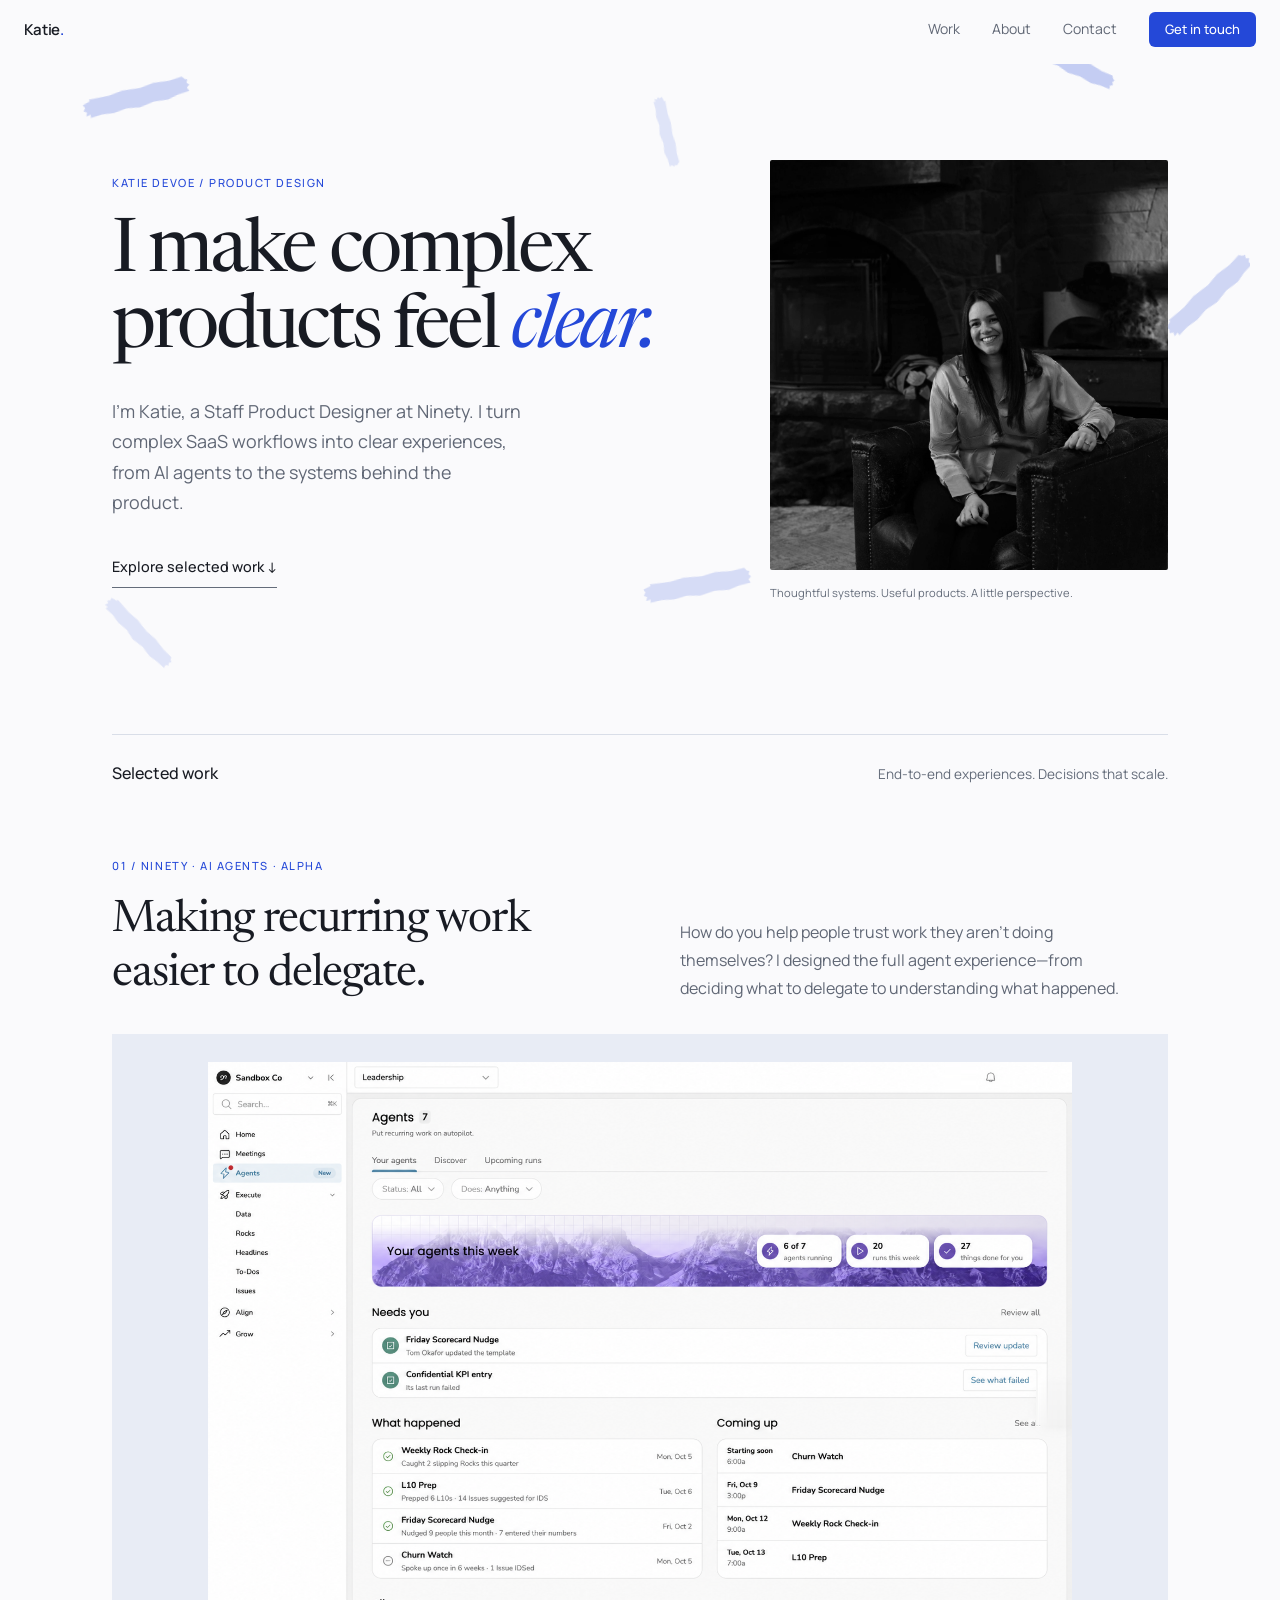
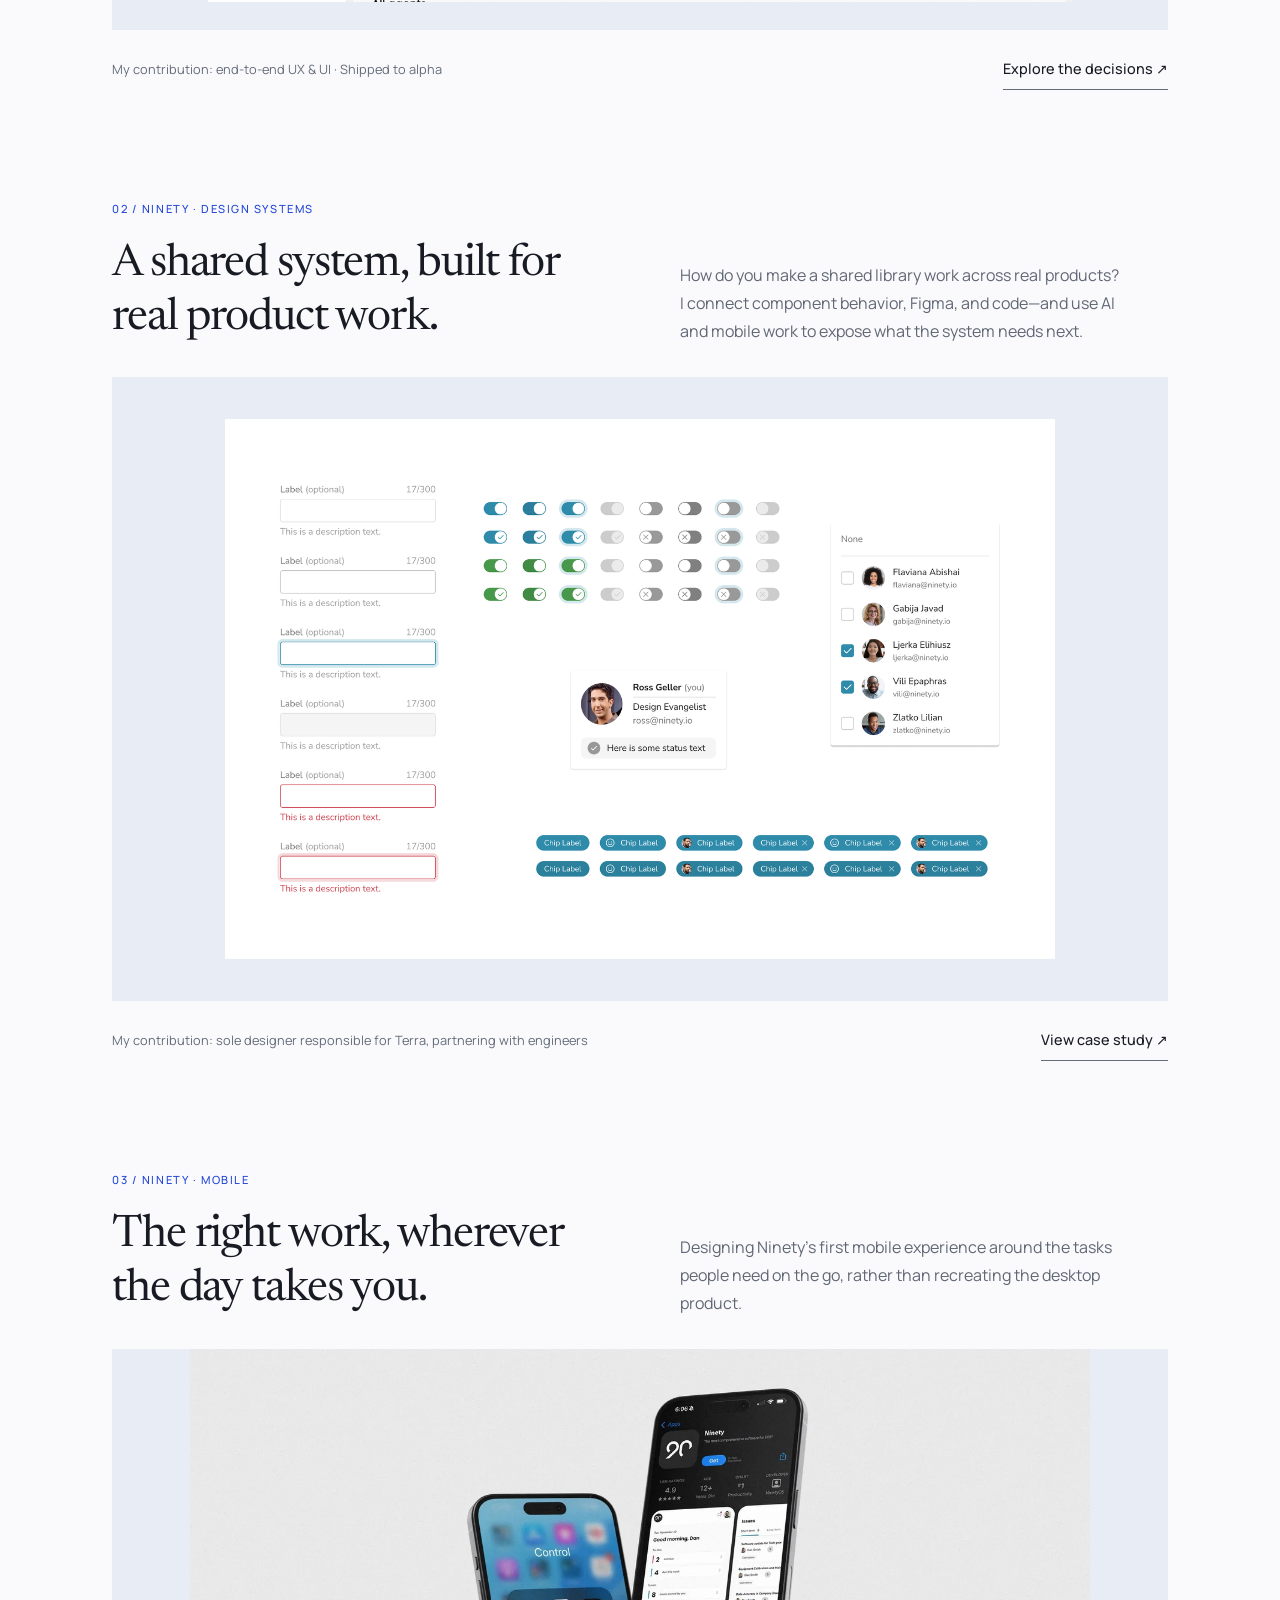
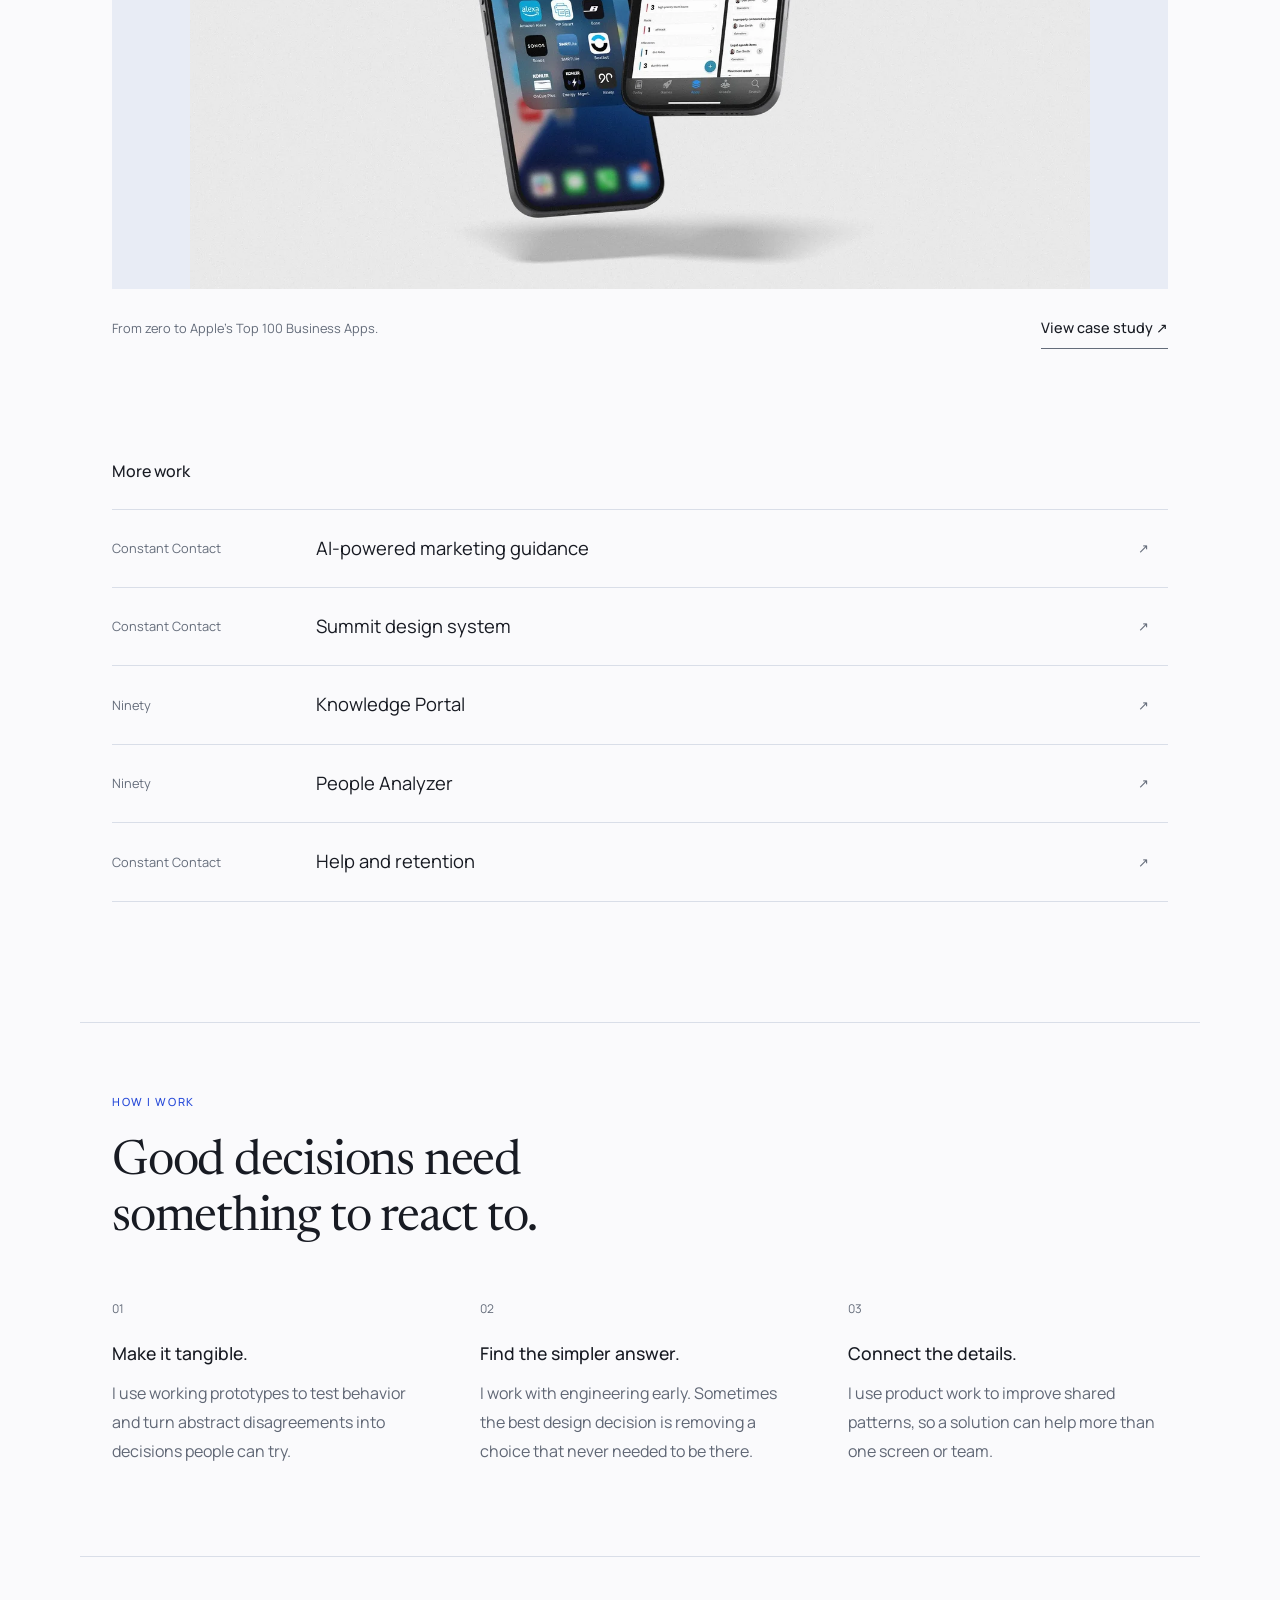
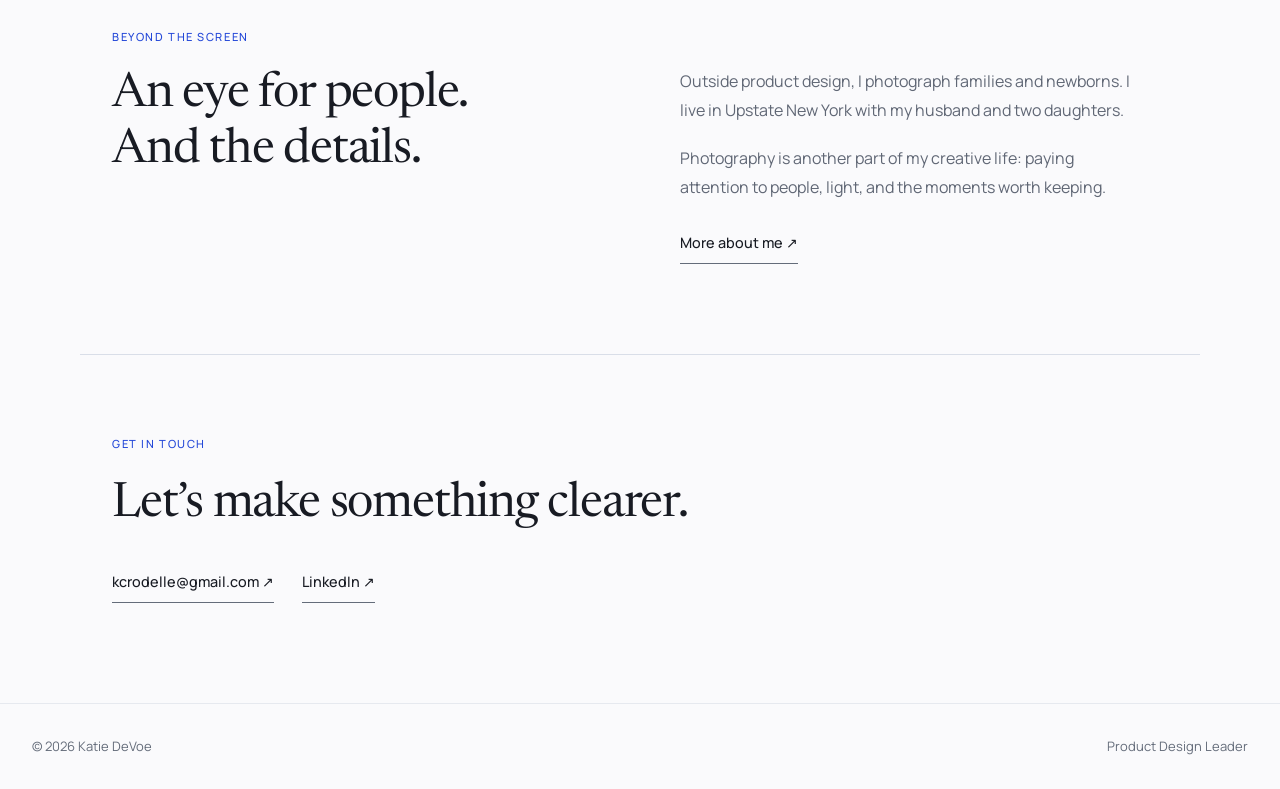
==== commit d88c543f: "Remove prototype controls from portfolio screenshots and video" ====
--- a/index.html
+++ b/index.html
@@ -14,4 +14,4 @@
 <link rel="icon" type="image/x-icon" href="/favicon.ico?v=2" sizes="32x32">
 <link rel="apple-touch-icon" href="/apple-touch-icon.png?v=2">
 </head>
-<body class="editorial-home"><site-nav></site-nav><main><header class="editorial-hero container"><div class="hero-strokes" aria-hidden="true"><span class="hero-stroke stroke-1"><svg viewBox="0 0 140 30" fill="currentColor" xmlns="http://www.w3.org/2000/svg"><path d="M2 8 12 5 11 3 37 4 55 2 78 4 96 2 116 4 133 3 136 7 139 8 137 12 140 15 136 18 138 23 123 24 109 27 91 25 72 28 55 25 38 27 23 25 8 26 9 22 3 23 5 18 1 16 4 12Z"/></svg></span><span class="hero-stroke stroke-2"><svg viewBox="0 0 140 30" fill="currentColor" xmlns="http://www.w3.org/2000/svg"><path d="M2 8 12 5 11 3 37 4 55 2 78 4 96 2 116 4 133 3 136 7 139 8 137 12 140 15 136 18 138 23 123 24 109 27 91 25 72 28 55 25 38 27 23 25 8 26 9 22 3 23 5 18 1 16 4 12Z"/></svg></span><span class="hero-stroke stroke-3"><svg viewBox="0 0 140 30" fill="currentColor" xmlns="http://www.w3.org/2000/svg"><path d="M2 8 12 5 11 3 37 4 55 2 78 4 96 2 116 4 133 3 136 7 139 8 137 12 140 15 136 18 138 23 123 24 109 27 91 25 72 28 55 25 38 27 23 25 8 26 9 22 3 23 5 18 1 16 4 12Z"/></svg></span><span class="hero-stroke stroke-4"><svg viewBox="0 0 140 30" fill="currentColor" xmlns="http://www.w3.org/2000/svg"><path d="M2 8 12 5 11 3 37 4 55 2 78 4 96 2 116 4 133 3 136 7 139 8 137 12 140 15 136 18 138 23 123 24 109 27 91 25 72 28 55 25 38 27 23 25 8 26 9 22 3 23 5 18 1 16 4 12Z"/></svg></span><span class="hero-stroke stroke-5"><svg viewBox="0 0 140 30" fill="currentColor" xmlns="http://www.w3.org/2000/svg"><path d="M2 8 12 5 11 3 37 4 55 2 78 4 96 2 116 4 133 3 136 7 139 8 137 12 140 15 136 18 138 23 123 24 109 27 91 25 72 28 55 25 38 27 23 25 8 26 9 22 3 23 5 18 1 16 4 12Z"/></svg></span><span class="hero-stroke stroke-6"><svg viewBox="0 0 140 30" fill="currentColor" xmlns="http://www.w3.org/2000/svg"><path d="M2 8 12 5 11 3 37 4 55 2 78 4 96 2 116 4 133 3 136 7 139 8 137 12 140 15 136 18 138 23 123 24 109 27 91 25 72 28 55 25 38 27 23 25 8 26 9 22 3 23 5 18 1 16 4 12Z"/></svg></span></div><div><p class="eyebrow">Katie DeVoe / Product design</p><h1>I make complex<br>products feel <em>clear.</em></h1><p class="intro-copy">I’m Katie, a Staff Product Designer at Ninety. I turn complex SaaS workflows into clear experiences, from AI agents to the systems behind the product.</p><a class="text-link" href="#work">Explore selected work ↓</a></div><figure class="portrait"><img src="images/katie-portrait.jpg" alt="Katie DeVoe" width="480" height="580"><figcaption>Thoughtful systems. Useful products. A little perspective.</figcaption></figure></header><section class="container selected-work" id="work" aria-labelledby="selected-title"><div class="section-heading"><h2 id="selected-title">Selected work</h2><p>End-to-end experiences. Decisions that scale.</p></div><article class="selected-project"><div class="project-heading"><p class="eyebrow">01 / Ninety · AI agents · Alpha</p><h3><a href="agents-case-study.html">Making recurring work easier to delegate.</a></h3><p>How do you help people trust work they aren’t doing themselves? I designed the full agent experience—from deciding what to delegate to understanding what happened.</p></div><a class="project-image" href="agents-case-study.html" aria-label="Explore Making recurring work easier to delegate."><img src="images/agents/clean-v3/agents-nov16-overview.png" alt="Updated Ninety overview with weekly activity, attention, and upcoming runs" loading="lazy"></a><div class="project-caption"><p>My contribution: end-to-end UX &amp; UI · Shipped to alpha</p><a class="text-link" href="agents-case-study.html">Explore the decisions ↗</a></div></article><article class="selected-project"><div class="project-heading"><p class="eyebrow">02 / Ninety · Design systems</p><h3><a href="terra-design-system.html">A shared system, built for real product work.</a></h3><p>How do you make a shared library work across real products? I connect component behavior, Figma, and code—and use AI and mobile work to expose what the system needs next.</p></div><a class="project-image" href="terra-design-system.html" aria-label="Explore A shared system, built for real product work."><img src="images/terra/examples.png" alt="Terra form fields, switches, chips, and component states" loading="lazy"></a><div class="project-caption"><p>My contribution: sole designer responsible for Terra, partnering with engineers</p><a class="text-link" href="terra-design-system.html">View case study ↗</a></div></article><article class="selected-project"><div class="project-heading"><p class="eyebrow">03 / Ninety · Mobile</p><h3><a href="ninety-mobile.html">The right work, wherever the day takes you.</a></h3><p>Designing Ninety’s first mobile experience around the tasks people need on the go, rather than recreating the desktop product.</p></div><a class="project-image" href="ninety-mobile.html" aria-label="Explore The right work, wherever the day takes you."><img src="images/ninety-mobile/hero.jpg" alt="Ninety mobile app displayed on two phones" loading="lazy"></a><div class="project-caption"><p>From zero to Apple’s Top 100 Business Apps.</p><a class="text-link" href="ninety-mobile.html">View case study ↗</a></div></article></section><section class="container more-work" aria-labelledby="more-title"><h2 id="more-title">More work</h2><div><a href="ai-assistant-case-study.html"><span>Constant Contact</span><h3>AI-powered marketing guidance</h3><span aria-hidden="true">↗</span></a><a href="summit-design-system.html"><span>Constant Contact</span><h3>Summit design system</h3><span aria-hidden="true">↗</span></a><a href="knowledge-portal.html"><span>Ninety</span><h3>Knowledge Portal</h3><span aria-hidden="true">↗</span></a><a href="people-analyzer.html"><span>Ninety</span><h3>People Analyzer</h3><span aria-hidden="true">↗</span></a><a href="help-panel-case-study.html"><span>Constant Contact</span><h3>Help and retention</h3><span aria-hidden="true">↗</span></a></div></section><section class="container working-section" id="how-i-work"><p class="eyebrow">How I work</p><h2>Good decisions need<br>something to react to.</h2><div class="working-columns"><article><span>01</span><h3>Make it tangible.</h3><p>I use working prototypes to test behavior and turn abstract disagreements into decisions people can try.</p></article><article><span>02</span><h3>Find the simpler answer.</h3><p>I work with engineering early. Sometimes the best design decision is removing a choice that never needed to be there.</p></article><article><span>03</span><h3>Connect the details.</h3><p>I use product work to improve shared patterns, so a solution can help more than one screen or team.</p></article></div></section><span id="experience"></span><section class="container personal-section" id="about"><p class="eyebrow">Beyond the screen</p><h2>An eye for people.<br>And the details.</h2><div><p>Outside product design, I photograph families and newborns. I live in Upstate New York with my husband and two daughters.</p><p>Photography is another part of my creative life: paying attention to people, light, and the moments worth keeping.</p><a class="text-link" href="about.html">More about me ↗</a></div></section><section class="container editorial-contact" id="contact"><p class="eyebrow">Get in touch</p><h2>Let’s make something clearer.</h2><a class="text-link" href="mailto:kcrodelle@gmail.com">kcrodelle@gmail.com ↗</a><a class="text-link" href="https://www.linkedin.com/in/katie-devoe-uxc-971430b2/" target="_blank" rel="noopener noreferrer">LinkedIn ↗</a></section></main><site-footer></site-footer><script src="js/site.js?v=5"></script><script src="js/main.js"></script></body></html>+<body class="editorial-home"><site-nav></site-nav><main><header class="editorial-hero container"><div class="hero-strokes" aria-hidden="true"><span class="hero-stroke stroke-1"><svg viewBox="0 0 140 30" fill="currentColor" xmlns="http://www.w3.org/2000/svg"><path d="M2 8 12 5 11 3 37 4 55 2 78 4 96 2 116 4 133 3 136 7 139 8 137 12 140 15 136 18 138 23 123 24 109 27 91 25 72 28 55 25 38 27 23 25 8 26 9 22 3 23 5 18 1 16 4 12Z"/></svg></span><span class="hero-stroke stroke-2"><svg viewBox="0 0 140 30" fill="currentColor" xmlns="http://www.w3.org/2000/svg"><path d="M2 8 12 5 11 3 37 4 55 2 78 4 96 2 116 4 133 3 136 7 139 8 137 12 140 15 136 18 138 23 123 24 109 27 91 25 72 28 55 25 38 27 23 25 8 26 9 22 3 23 5 18 1 16 4 12Z"/></svg></span><span class="hero-stroke stroke-3"><svg viewBox="0 0 140 30" fill="currentColor" xmlns="http://www.w3.org/2000/svg"><path d="M2 8 12 5 11 3 37 4 55 2 78 4 96 2 116 4 133 3 136 7 139 8 137 12 140 15 136 18 138 23 123 24 109 27 91 25 72 28 55 25 38 27 23 25 8 26 9 22 3 23 5 18 1 16 4 12Z"/></svg></span><span class="hero-stroke stroke-4"><svg viewBox="0 0 140 30" fill="currentColor" xmlns="http://www.w3.org/2000/svg"><path d="M2 8 12 5 11 3 37 4 55 2 78 4 96 2 116 4 133 3 136 7 139 8 137 12 140 15 136 18 138 23 123 24 109 27 91 25 72 28 55 25 38 27 23 25 8 26 9 22 3 23 5 18 1 16 4 12Z"/></svg></span><span class="hero-stroke stroke-5"><svg viewBox="0 0 140 30" fill="currentColor" xmlns="http://www.w3.org/2000/svg"><path d="M2 8 12 5 11 3 37 4 55 2 78 4 96 2 116 4 133 3 136 7 139 8 137 12 140 15 136 18 138 23 123 24 109 27 91 25 72 28 55 25 38 27 23 25 8 26 9 22 3 23 5 18 1 16 4 12Z"/></svg></span><span class="hero-stroke stroke-6"><svg viewBox="0 0 140 30" fill="currentColor" xmlns="http://www.w3.org/2000/svg"><path d="M2 8 12 5 11 3 37 4 55 2 78 4 96 2 116 4 133 3 136 7 139 8 137 12 140 15 136 18 138 23 123 24 109 27 91 25 72 28 55 25 38 27 23 25 8 26 9 22 3 23 5 18 1 16 4 12Z"/></svg></span></div><div><p class="eyebrow">Katie DeVoe / Product design</p><h1>I make complex<br>products feel <em>clear.</em></h1><p class="intro-copy">I’m Katie, a Staff Product Designer at Ninety. I turn complex SaaS workflows into clear experiences, from AI agents to the systems behind the product.</p><a class="text-link" href="#work">Explore selected work ↓</a></div><figure class="portrait"><img src="images/katie-portrait.jpg" alt="Katie DeVoe" width="480" height="580"><figcaption>Thoughtful systems. Useful products. A little perspective.</figcaption></figure></header><section class="container selected-work" id="work" aria-labelledby="selected-title"><div class="section-heading"><h2 id="selected-title">Selected work</h2><p>End-to-end experiences. Decisions that scale.</p></div><article class="selected-project"><div class="project-heading"><p class="eyebrow">01 / Ninety · AI agents · Alpha</p><h3><a href="agents-case-study.html">Making recurring work easier to delegate.</a></h3><p>How do you help people trust work they aren’t doing themselves? I designed the full agent experience—from deciding what to delegate to understanding what happened.</p></div><a class="project-image" href="agents-case-study.html" aria-label="Explore Making recurring work easier to delegate."><img src="images/agents/clean-v3/agents-nov16-overview.png?v=4" alt="Updated Ninety overview with weekly activity, attention, and upcoming runs" loading="lazy"></a><div class="project-caption"><p>My contribution: end-to-end UX &amp; UI · Shipped to alpha</p><a class="text-link" href="agents-case-study.html">Explore the decisions ↗</a></div></article><article class="selected-project"><div class="project-heading"><p class="eyebrow">02 / Ninety · Design systems</p><h3><a href="terra-design-system.html">A shared system, built for real product work.</a></h3><p>How do you make a shared library work across real products? I connect component behavior, Figma, and code—and use AI and mobile work to expose what the system needs next.</p></div><a class="project-image" href="terra-design-system.html" aria-label="Explore A shared system, built for real product work."><img src="images/terra/examples.png" alt="Terra form fields, switches, chips, and component states" loading="lazy"></a><div class="project-caption"><p>My contribution: sole designer responsible for Terra, partnering with engineers</p><a class="text-link" href="terra-design-system.html">View case study ↗</a></div></article><article class="selected-project"><div class="project-heading"><p class="eyebrow">03 / Ninety · Mobile</p><h3><a href="ninety-mobile.html">The right work, wherever the day takes you.</a></h3><p>Designing Ninety’s first mobile experience around the tasks people need on the go, rather than recreating the desktop product.</p></div><a class="project-image" href="ninety-mobile.html" aria-label="Explore The right work, wherever the day takes you."><img src="images/ninety-mobile/hero.jpg" alt="Ninety mobile app displayed on two phones" loading="lazy"></a><div class="project-caption"><p>From zero to Apple’s Top 100 Business Apps.</p><a class="text-link" href="ninety-mobile.html">View case study ↗</a></div></article></section><section class="container more-work" aria-labelledby="more-title"><h2 id="more-title">More work</h2><div><a href="ai-assistant-case-study.html"><span>Constant Contact</span><h3>AI-powered marketing guidance</h3><span aria-hidden="true">↗</span></a><a href="summit-design-system.html"><span>Constant Contact</span><h3>Summit design system</h3><span aria-hidden="true">↗</span></a><a href="knowledge-portal.html"><span>Ninety</span><h3>Knowledge Portal</h3><span aria-hidden="true">↗</span></a><a href="people-analyzer.html"><span>Ninety</span><h3>People Analyzer</h3><span aria-hidden="true">↗</span></a><a href="help-panel-case-study.html"><span>Constant Contact</span><h3>Help and retention</h3><span aria-hidden="true">↗</span></a></div></section><section class="container working-section" id="how-i-work"><p class="eyebrow">How I work</p><h2>Good decisions need<br>something to react to.</h2><div class="working-columns"><article><span>01</span><h3>Make it tangible.</h3><p>I use working prototypes to test behavior and turn abstract disagreements into decisions people can try.</p></article><article><span>02</span><h3>Find the simpler answer.</h3><p>I work with engineering early. Sometimes the best design decision is removing a choice that never needed to be there.</p></article><article><span>03</span><h3>Connect the details.</h3><p>I use product work to improve shared patterns, so a solution can help more than one screen or team.</p></article></div></section><span id="experience"></span><section class="container personal-section" id="about"><p class="eyebrow">Beyond the screen</p><h2>An eye for people.<br>And the details.</h2><div><p>Outside product design, I photograph families and newborns. I live in Upstate New York with my husband and two daughters.</p><p>Photography is another part of my creative life: paying attention to people, light, and the moments worth keeping.</p><a class="text-link" href="about.html">More about me ↗</a></div></section><section class="container editorial-contact" id="contact"><p class="eyebrow">Get in touch</p><h2>Let’s make something clearer.</h2><a class="text-link" href="mailto:kcrodelle@gmail.com">kcrodelle@gmail.com ↗</a><a class="text-link" href="https://www.linkedin.com/in/katie-devoe-uxc-971430b2/" target="_blank" rel="noopener noreferrer">LinkedIn ↗</a></section></main><site-footer></site-footer><script src="js/site.js?v=6"></script><script src="js/main.js"></script></body></html>
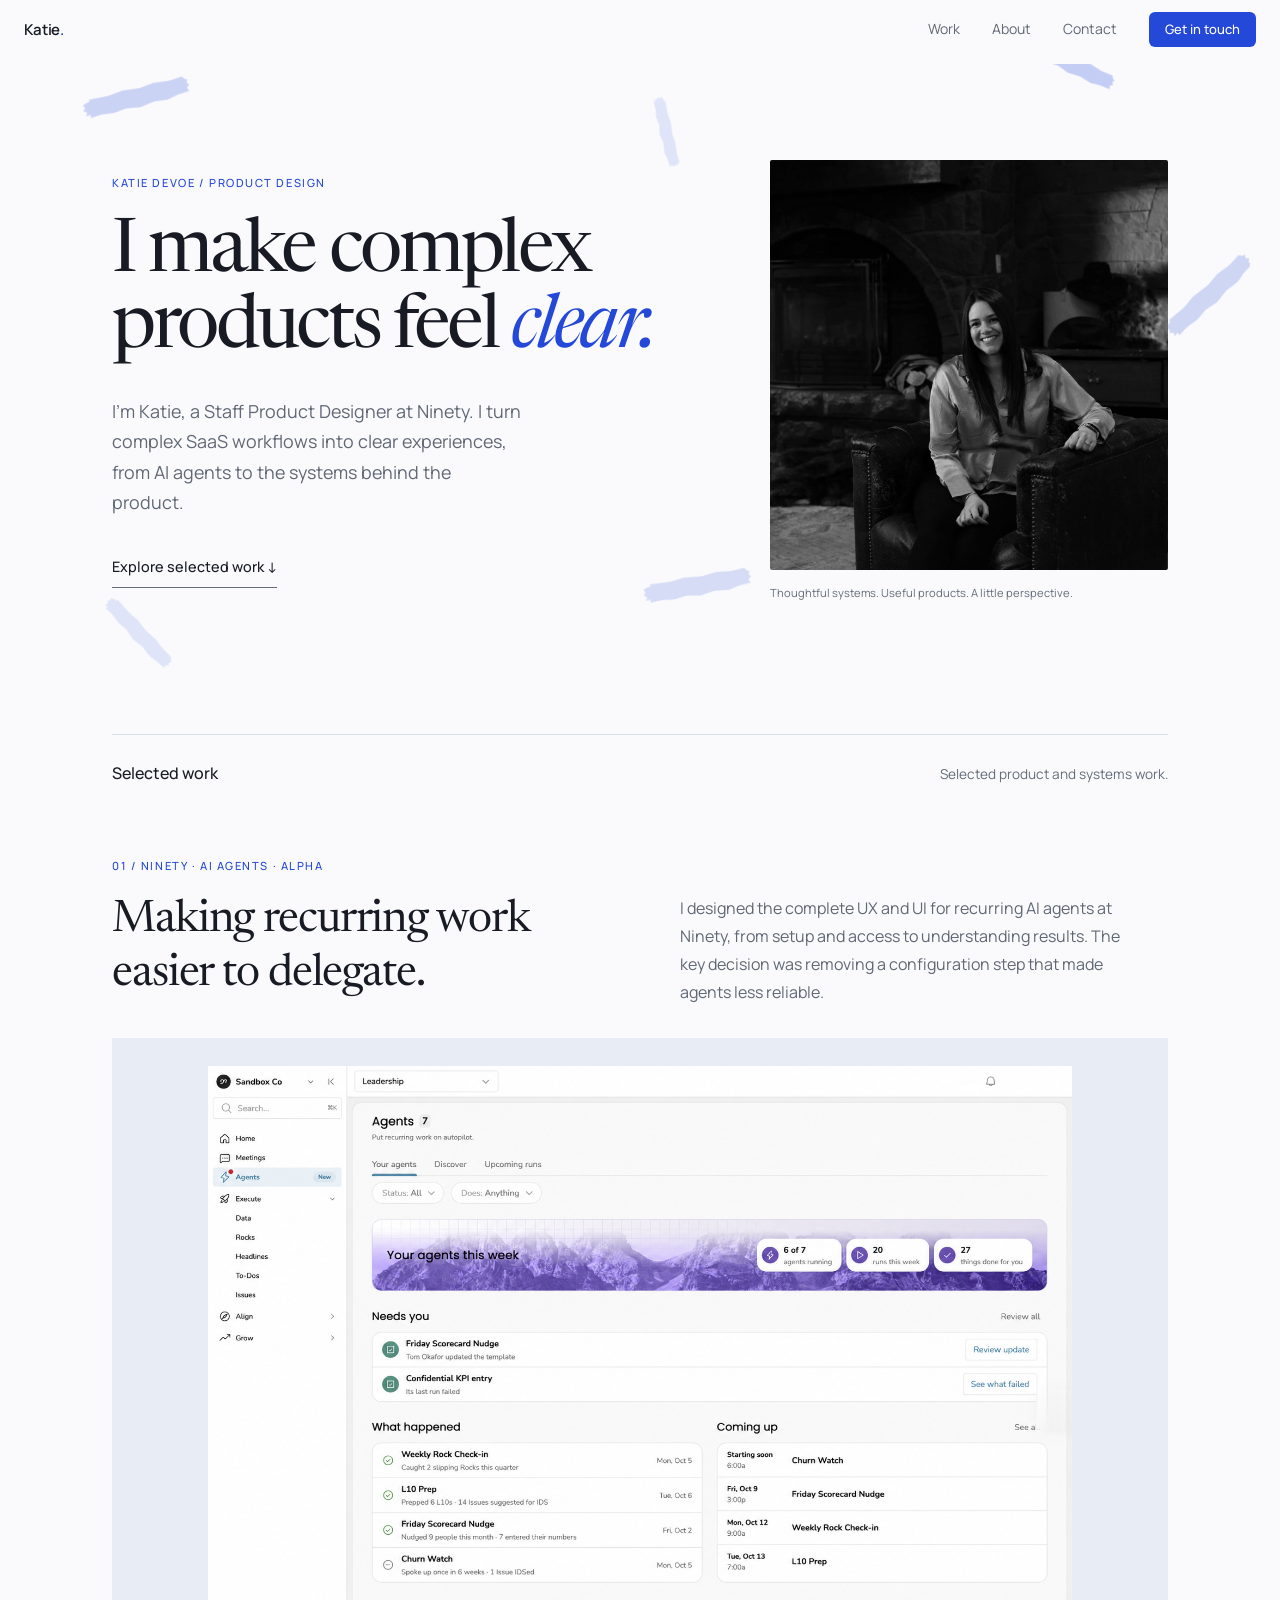
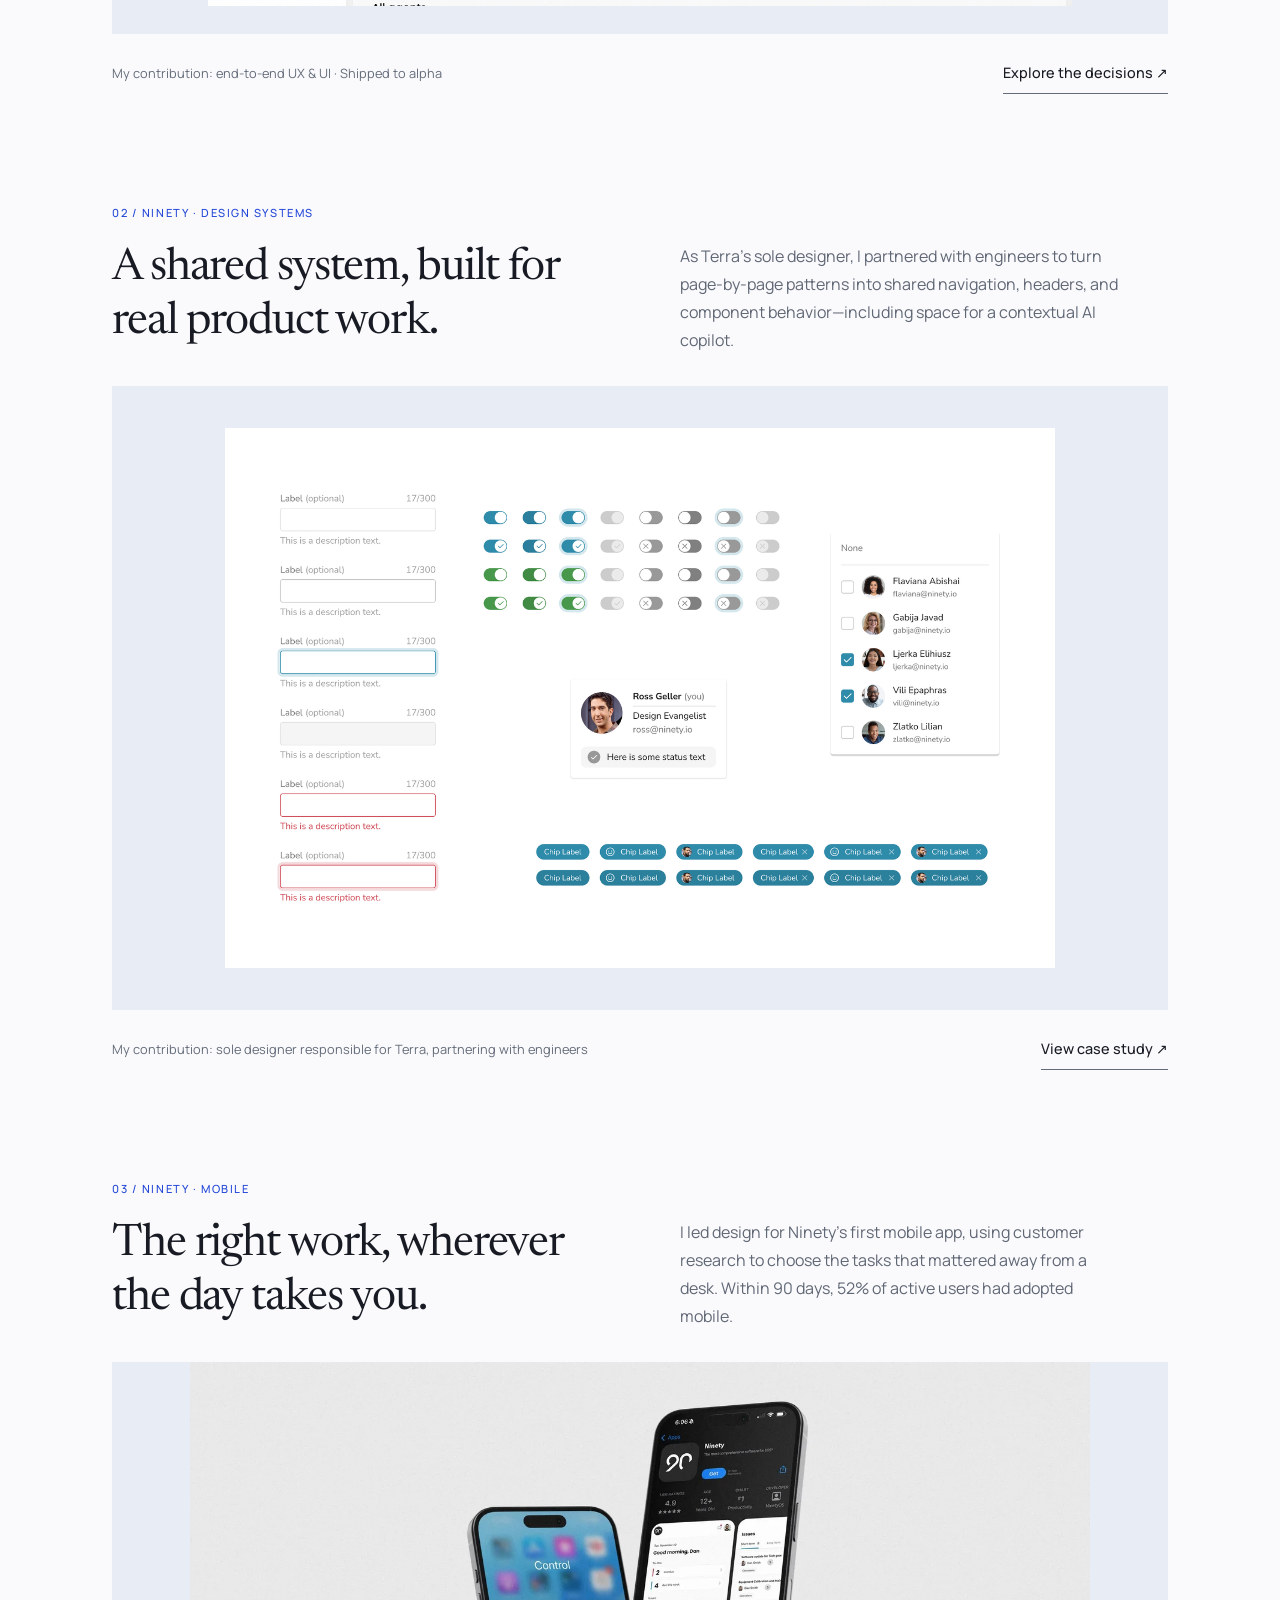
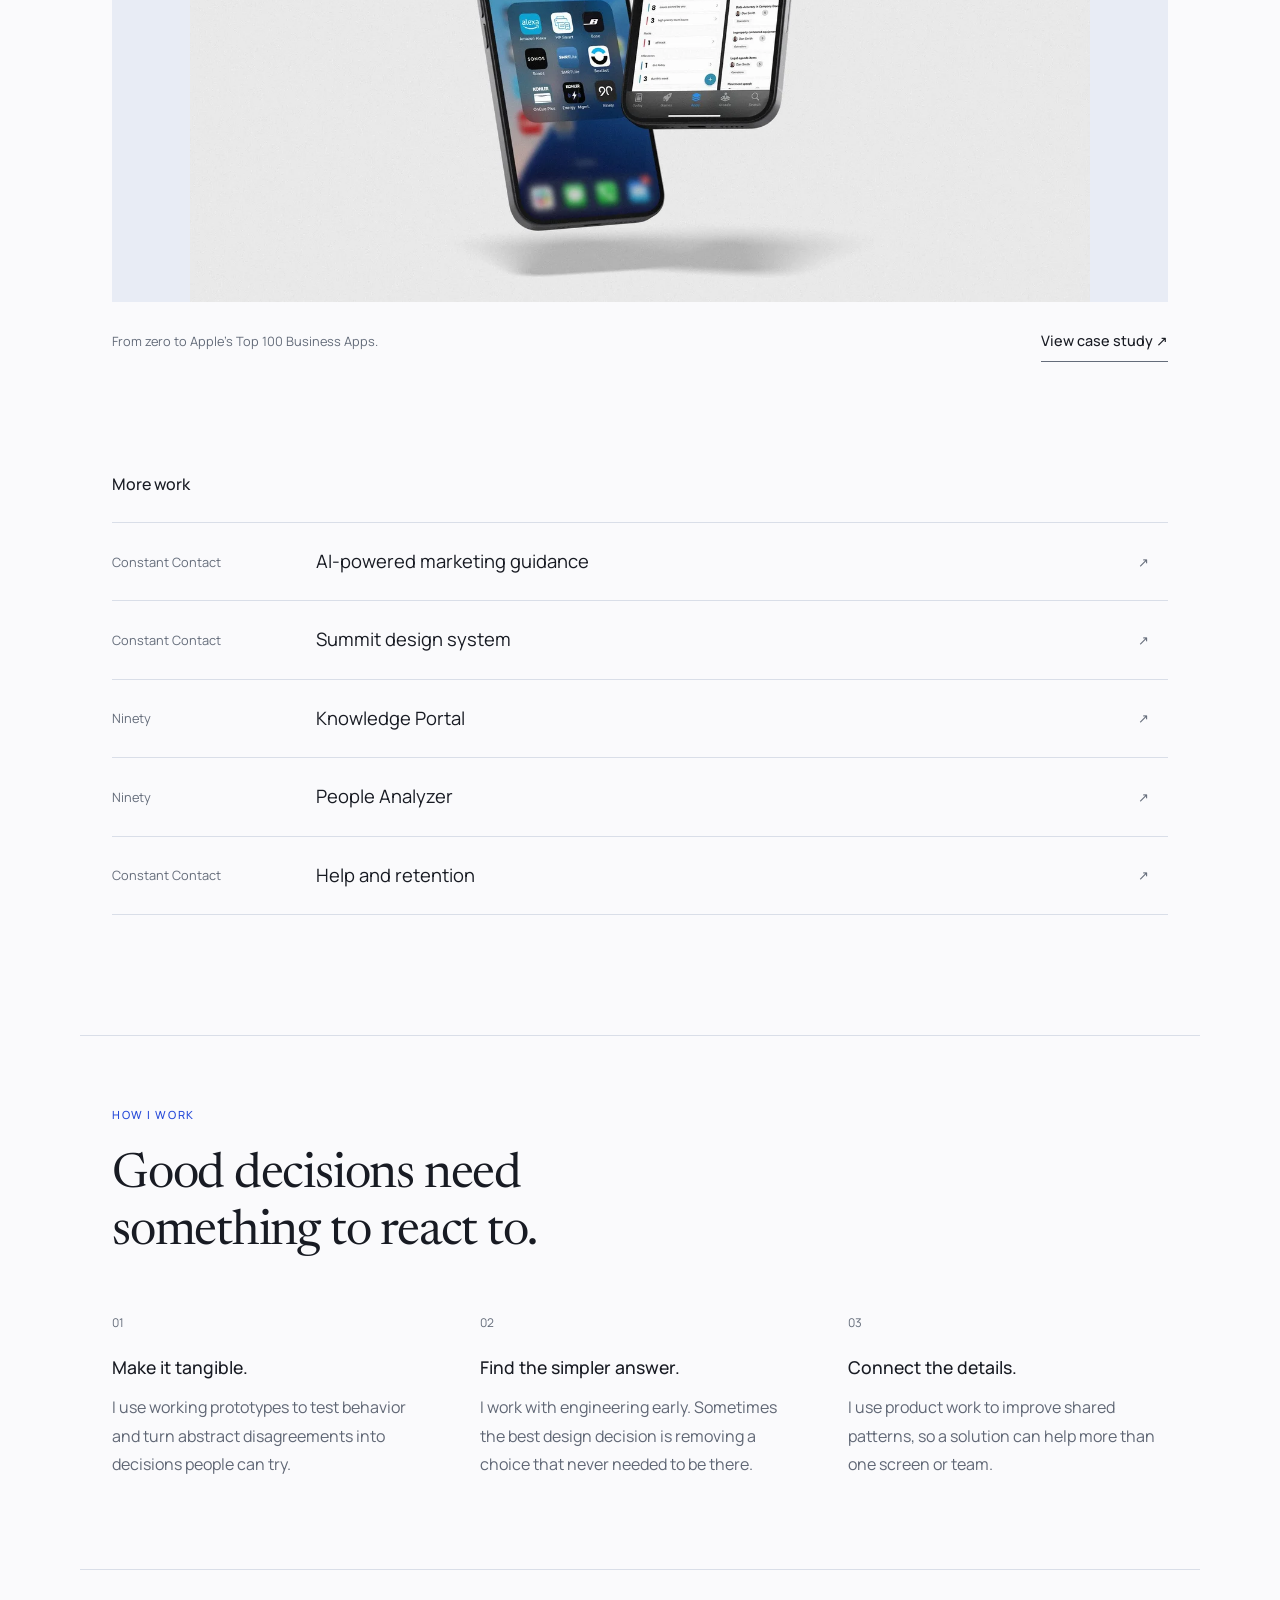
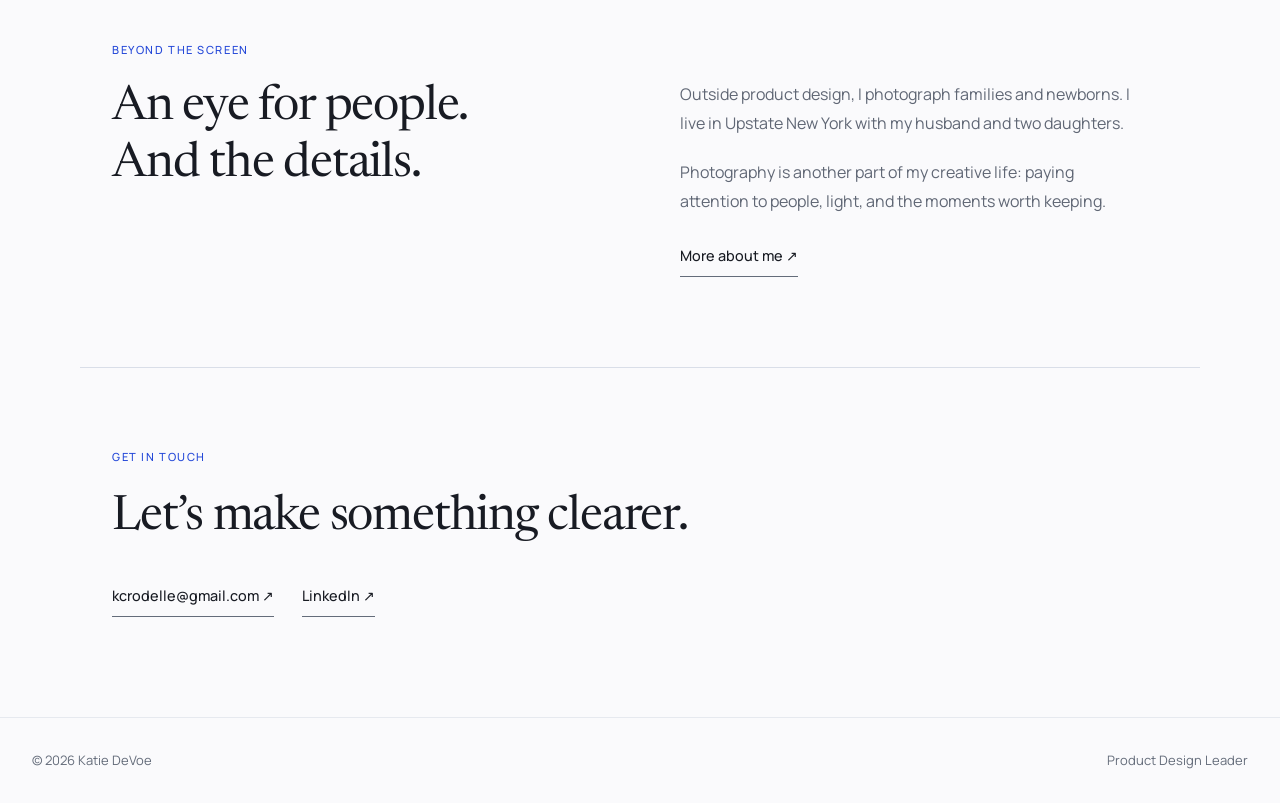
==== commit 66649591: "Rewrite portfolio case studies around design decisions and product outcomes" ====
--- a/index.html
+++ b/index.html
@@ -1,17 +1,18 @@
 <!DOCTYPE html>
+
 <html lang="en">
 <head>
-  <meta charset="UTF-8" />
-  <meta name="viewport" content="width=device-width, initial-scale=1.0" />
-  <meta name="description" content="Katie DeVoe — Staff Product Designer. Deep expertise in core product design and design systems, with strong experience in AI-powered experiences and mobile. 10+ years designing complex SaaS products from strategy through execution." />
-  <title>Katie DeVoe — Staff Product Designer</title>
-  <link rel="preconnect" href="https://fonts.googleapis.com" />
-  <link rel="preconnect" href="https://fonts.gstatic.com" crossorigin />
-  <link href="https://fonts.googleapis.com/css2?family=Manrope:wght@400;500;600;700&amp;family=Newsreader:ital,wght@0,400;0,500;0,600;1,400;1,500&amp;display=swap" rel="stylesheet">
-  <link rel="stylesheet" href="css/styles.css" />
-<link rel="stylesheet" href="css/editorial.css?v=4" />
-<link rel="icon" type="image/svg+xml" href="/favicon.svg?v=2">
-<link rel="icon" type="image/x-icon" href="/favicon.ico?v=2" sizes="32x32">
-<link rel="apple-touch-icon" href="/apple-touch-icon.png?v=2">
+<meta charset="utf-8"/>
+<meta content="width=device-width, initial-scale=1.0" name="viewport"/>
+<meta content="Katie DeVoe — Staff Product Designer. Deep expertise in core product design and design systems, with strong experience in AI-powered experiences and mobile. 10+ years designing complex SaaS products from strategy through execution." name="description"/>
+<title>Katie DeVoe — Staff Product Designer</title>
+<link href="https://fonts.googleapis.com" rel="preconnect"/>
+<link crossorigin="" href="https://fonts.gstatic.com" rel="preconnect"/>
+<link href="https://fonts.googleapis.com/css2?family=Manrope:wght@400;500;600;700&amp;family=Newsreader:ital,wght@0,400;0,500;0,600;1,400;1,500&amp;display=swap" rel="stylesheet"/>
+<link href="css/styles.css" rel="stylesheet"/>
+<link href="css/editorial.css?v=7" rel="stylesheet"/>
+<link href="/favicon.svg?v=2" rel="icon" type="image/svg+xml"/>
+<link href="/favicon.ico?v=2" rel="icon" sizes="32x32" type="image/x-icon"/>
+<link href="/apple-touch-icon.png?v=2" rel="apple-touch-icon"/>
 </head>
-<body class="editorial-home"><site-nav></site-nav><main><header class="editorial-hero container"><div class="hero-strokes" aria-hidden="true"><span class="hero-stroke stroke-1"><svg viewBox="0 0 140 30" fill="currentColor" xmlns="http://www.w3.org/2000/svg"><path d="M2 8 12 5 11 3 37 4 55 2 78 4 96 2 116 4 133 3 136 7 139 8 137 12 140 15 136 18 138 23 123 24 109 27 91 25 72 28 55 25 38 27 23 25 8 26 9 22 3 23 5 18 1 16 4 12Z"/></svg></span><span class="hero-stroke stroke-2"><svg viewBox="0 0 140 30" fill="currentColor" xmlns="http://www.w3.org/2000/svg"><path d="M2 8 12 5 11 3 37 4 55 2 78 4 96 2 116 4 133 3 136 7 139 8 137 12 140 15 136 18 138 23 123 24 109 27 91 25 72 28 55 25 38 27 23 25 8 26 9 22 3 23 5 18 1 16 4 12Z"/></svg></span><span class="hero-stroke stroke-3"><svg viewBox="0 0 140 30" fill="currentColor" xmlns="http://www.w3.org/2000/svg"><path d="M2 8 12 5 11 3 37 4 55 2 78 4 96 2 116 4 133 3 136 7 139 8 137 12 140 15 136 18 138 23 123 24 109 27 91 25 72 28 55 25 38 27 23 25 8 26 9 22 3 23 5 18 1 16 4 12Z"/></svg></span><span class="hero-stroke stroke-4"><svg viewBox="0 0 140 30" fill="currentColor" xmlns="http://www.w3.org/2000/svg"><path d="M2 8 12 5 11 3 37 4 55 2 78 4 96 2 116 4 133 3 136 7 139 8 137 12 140 15 136 18 138 23 123 24 109 27 91 25 72 28 55 25 38 27 23 25 8 26 9 22 3 23 5 18 1 16 4 12Z"/></svg></span><span class="hero-stroke stroke-5"><svg viewBox="0 0 140 30" fill="currentColor" xmlns="http://www.w3.org/2000/svg"><path d="M2 8 12 5 11 3 37 4 55 2 78 4 96 2 116 4 133 3 136 7 139 8 137 12 140 15 136 18 138 23 123 24 109 27 91 25 72 28 55 25 38 27 23 25 8 26 9 22 3 23 5 18 1 16 4 12Z"/></svg></span><span class="hero-stroke stroke-6"><svg viewBox="0 0 140 30" fill="currentColor" xmlns="http://www.w3.org/2000/svg"><path d="M2 8 12 5 11 3 37 4 55 2 78 4 96 2 116 4 133 3 136 7 139 8 137 12 140 15 136 18 138 23 123 24 109 27 91 25 72 28 55 25 38 27 23 25 8 26 9 22 3 23 5 18 1 16 4 12Z"/></svg></span></div><div><p class="eyebrow">Katie DeVoe / Product design</p><h1>I make complex<br>products feel <em>clear.</em></h1><p class="intro-copy">I’m Katie, a Staff Product Designer at Ninety. I turn complex SaaS workflows into clear experiences, from AI agents to the systems behind the product.</p><a class="text-link" href="#work">Explore selected work ↓</a></div><figure class="portrait"><img src="images/katie-portrait.jpg" alt="Katie DeVoe" width="480" height="580"><figcaption>Thoughtful systems. Useful products. A little perspective.</figcaption></figure></header><section class="container selected-work" id="work" aria-labelledby="selected-title"><div class="section-heading"><h2 id="selected-title">Selected work</h2><p>End-to-end experiences. Decisions that scale.</p></div><article class="selected-project"><div class="project-heading"><p class="eyebrow">01 / Ninety · AI agents · Alpha</p><h3><a href="agents-case-study.html">Making recurring work easier to delegate.</a></h3><p>How do you help people trust work they aren’t doing themselves? I designed the full agent experience—from deciding what to delegate to understanding what happened.</p></div><a class="project-image" href="agents-case-study.html" aria-label="Explore Making recurring work easier to delegate."><img src="images/agents/clean-v3/agents-nov16-overview.png?v=4" alt="Updated Ninety overview with weekly activity, attention, and upcoming runs" loading="lazy"></a><div class="project-caption"><p>My contribution: end-to-end UX &amp; UI · Shipped to alpha</p><a class="text-link" href="agents-case-study.html">Explore the decisions ↗</a></div></article><article class="selected-project"><div class="project-heading"><p class="eyebrow">02 / Ninety · Design systems</p><h3><a href="terra-design-system.html">A shared system, built for real product work.</a></h3><p>How do you make a shared library work across real products? I connect component behavior, Figma, and code—and use AI and mobile work to expose what the system needs next.</p></div><a class="project-image" href="terra-design-system.html" aria-label="Explore A shared system, built for real product work."><img src="images/terra/examples.png" alt="Terra form fields, switches, chips, and component states" loading="lazy"></a><div class="project-caption"><p>My contribution: sole designer responsible for Terra, partnering with engineers</p><a class="text-link" href="terra-design-system.html">View case study ↗</a></div></article><article class="selected-project"><div class="project-heading"><p class="eyebrow">03 / Ninety · Mobile</p><h3><a href="ninety-mobile.html">The right work, wherever the day takes you.</a></h3><p>Designing Ninety’s first mobile experience around the tasks people need on the go, rather than recreating the desktop product.</p></div><a class="project-image" href="ninety-mobile.html" aria-label="Explore The right work, wherever the day takes you."><img src="images/ninety-mobile/hero.jpg" alt="Ninety mobile app displayed on two phones" loading="lazy"></a><div class="project-caption"><p>From zero to Apple’s Top 100 Business Apps.</p><a class="text-link" href="ninety-mobile.html">View case study ↗</a></div></article></section><section class="container more-work" aria-labelledby="more-title"><h2 id="more-title">More work</h2><div><a href="ai-assistant-case-study.html"><span>Constant Contact</span><h3>AI-powered marketing guidance</h3><span aria-hidden="true">↗</span></a><a href="summit-design-system.html"><span>Constant Contact</span><h3>Summit design system</h3><span aria-hidden="true">↗</span></a><a href="knowledge-portal.html"><span>Ninety</span><h3>Knowledge Portal</h3><span aria-hidden="true">↗</span></a><a href="people-analyzer.html"><span>Ninety</span><h3>People Analyzer</h3><span aria-hidden="true">↗</span></a><a href="help-panel-case-study.html"><span>Constant Contact</span><h3>Help and retention</h3><span aria-hidden="true">↗</span></a></div></section><section class="container working-section" id="how-i-work"><p class="eyebrow">How I work</p><h2>Good decisions need<br>something to react to.</h2><div class="working-columns"><article><span>01</span><h3>Make it tangible.</h3><p>I use working prototypes to test behavior and turn abstract disagreements into decisions people can try.</p></article><article><span>02</span><h3>Find the simpler answer.</h3><p>I work with engineering early. Sometimes the best design decision is removing a choice that never needed to be there.</p></article><article><span>03</span><h3>Connect the details.</h3><p>I use product work to improve shared patterns, so a solution can help more than one screen or team.</p></article></div></section><span id="experience"></span><section class="container personal-section" id="about"><p class="eyebrow">Beyond the screen</p><h2>An eye for people.<br>And the details.</h2><div><p>Outside product design, I photograph families and newborns. I live in Upstate New York with my husband and two daughters.</p><p>Photography is another part of my creative life: paying attention to people, light, and the moments worth keeping.</p><a class="text-link" href="about.html">More about me ↗</a></div></section><section class="container editorial-contact" id="contact"><p class="eyebrow">Get in touch</p><h2>Let’s make something clearer.</h2><a class="text-link" href="mailto:kcrodelle@gmail.com">kcrodelle@gmail.com ↗</a><a class="text-link" href="https://www.linkedin.com/in/katie-devoe-uxc-971430b2/" target="_blank" rel="noopener noreferrer">LinkedIn ↗</a></section></main><site-footer></site-footer><script src="js/site.js?v=6"></script><script src="js/main.js"></script></body></html>+<body class="editorial-home"><site-nav></site-nav><main><header class="editorial-hero container"><div aria-hidden="true" class="hero-strokes"><span class="hero-stroke stroke-1"><svg fill="currentColor" viewbox="0 0 140 30" xmlns="http://www.w3.org/2000/svg"><path d="M2 8 12 5 11 3 37 4 55 2 78 4 96 2 116 4 133 3 136 7 139 8 137 12 140 15 136 18 138 23 123 24 109 27 91 25 72 28 55 25 38 27 23 25 8 26 9 22 3 23 5 18 1 16 4 12Z"></path></svg></span><span class="hero-stroke stroke-2"><svg fill="currentColor" viewbox="0 0 140 30" xmlns="http://www.w3.org/2000/svg"><path d="M2 8 12 5 11 3 37 4 55 2 78 4 96 2 116 4 133 3 136 7 139 8 137 12 140 15 136 18 138 23 123 24 109 27 91 25 72 28 55 25 38 27 23 25 8 26 9 22 3 23 5 18 1 16 4 12Z"></path></svg></span><span class="hero-stroke stroke-3"><svg fill="currentColor" viewbox="0 0 140 30" xmlns="http://www.w3.org/2000/svg"><path d="M2 8 12 5 11 3 37 4 55 2 78 4 96 2 116 4 133 3 136 7 139 8 137 12 140 15 136 18 138 23 123 24 109 27 91 25 72 28 55 25 38 27 23 25 8 26 9 22 3 23 5 18 1 16 4 12Z"></path></svg></span><span class="hero-stroke stroke-4"><svg fill="currentColor" viewbox="0 0 140 30" xmlns="http://www.w3.org/2000/svg"><path d="M2 8 12 5 11 3 37 4 55 2 78 4 96 2 116 4 133 3 136 7 139 8 137 12 140 15 136 18 138 23 123 24 109 27 91 25 72 28 55 25 38 27 23 25 8 26 9 22 3 23 5 18 1 16 4 12Z"></path></svg></span><span class="hero-stroke stroke-5"><svg fill="currentColor" viewbox="0 0 140 30" xmlns="http://www.w3.org/2000/svg"><path d="M2 8 12 5 11 3 37 4 55 2 78 4 96 2 116 4 133 3 136 7 139 8 137 12 140 15 136 18 138 23 123 24 109 27 91 25 72 28 55 25 38 27 23 25 8 26 9 22 3 23 5 18 1 16 4 12Z"></path></svg></span><span class="hero-stroke stroke-6"><svg fill="currentColor" viewbox="0 0 140 30" xmlns="http://www.w3.org/2000/svg"><path d="M2 8 12 5 11 3 37 4 55 2 78 4 96 2 116 4 133 3 136 7 139 8 137 12 140 15 136 18 138 23 123 24 109 27 91 25 72 28 55 25 38 27 23 25 8 26 9 22 3 23 5 18 1 16 4 12Z"></path></svg></span></div><div><p class="eyebrow">Katie DeVoe / Product design</p><h1>I make complex<br/>products feel <em>clear.</em></h1><p class="intro-copy">I’m Katie, a Staff Product Designer at Ninety. I turn complex SaaS workflows into clear experiences, from AI agents to the systems behind the product.</p><a class="text-link" href="#work">Explore selected work ↓</a></div><figure class="portrait"><img alt="Katie DeVoe" height="580" src="images/katie-portrait.jpg" width="480"/><figcaption>Thoughtful systems. Useful products. A little perspective.</figcaption></figure></header><section aria-labelledby="selected-title" class="container selected-work" id="work"><div class="section-heading"><h2 id="selected-title">Selected work</h2><p>Selected product and systems work.</p></div><article class="selected-project"><div class="project-heading"><p class="eyebrow">01 / Ninety · AI agents · Alpha</p><h3><a href="agents-case-study.html">Making recurring work easier to delegate.</a></h3><p>I designed the complete UX and UI for recurring AI agents at Ninety, from setup and access to understanding results. The key decision was removing a configuration step that made agents less reliable.</p></div><a aria-label="Explore Making recurring work easier to delegate." class="project-image" href="agents-case-study.html"><img alt="Updated Ninety overview with weekly activity, attention, and upcoming runs" loading="lazy" src="images/agents/clean-v3/agents-nov16-overview.png?v=4"/></a><div class="project-caption"><p>My contribution: end-to-end UX &amp; UI · Shipped to alpha</p><a class="text-link" href="agents-case-study.html">Explore the decisions ↗</a></div></article><article class="selected-project"><div class="project-heading"><p class="eyebrow">02 / Ninety · Design systems</p><h3><a href="terra-design-system.html">A shared system, built for real product work.</a></h3><p>As Terra’s sole designer, I partnered with engineers to turn page-by-page patterns into shared navigation, headers, and component behavior—including space for a contextual AI copilot.</p></div><a aria-label="Explore A shared system, built for real product work." class="project-image" href="terra-design-system.html"><img alt="Terra form fields, switches, chips, and component states" loading="lazy" src="images/terra/examples.png"/></a><div class="project-caption"><p>My contribution: sole designer responsible for Terra, partnering with engineers</p><a class="text-link" href="terra-design-system.html">View case study ↗</a></div></article><article class="selected-project"><div class="project-heading"><p class="eyebrow">03 / Ninety · Mobile</p><h3><a href="ninety-mobile.html">The right work, wherever the day takes you.</a></h3><p>I led design for Ninety’s first mobile app, using customer research to choose the tasks that mattered away from a desk. Within 90 days, 52% of active users had adopted mobile.</p></div><a aria-label="Explore The right work, wherever the day takes you." class="project-image" href="ninety-mobile.html"><img alt="Ninety mobile app displayed on two phones" loading="lazy" src="images/ninety-mobile/hero.jpg"/></a><div class="project-caption"><p>From zero to Apple’s Top 100 Business Apps.</p><a class="text-link" href="ninety-mobile.html">View case study ↗</a></div></article></section><section aria-labelledby="more-title" class="container more-work"><h2 id="more-title">More work</h2><div><a href="ai-assistant-case-study.html"><span>Constant Contact</span><h3>AI-powered marketing guidance</h3><span aria-hidden="true">↗</span></a><a href="summit-design-system.html"><span>Constant Contact</span><h3>Summit design system</h3><span aria-hidden="true">↗</span></a><a href="knowledge-portal.html"><span>Ninety</span><h3>Knowledge Portal</h3><span aria-hidden="true">↗</span></a><a href="people-analyzer.html"><span>Ninety</span><h3>People Analyzer</h3><span aria-hidden="true">↗</span></a><a href="help-panel-case-study.html"><span>Constant Contact</span><h3>Help and retention</h3><span aria-hidden="true">↗</span></a></div></section><section class="container working-section" id="how-i-work"><p class="eyebrow">How I work</p><h2>Good decisions need<br/>something to react to.</h2><div class="working-columns"><article><span>01</span><h3>Make it tangible.</h3><p>I use working prototypes to test behavior and turn abstract disagreements into decisions people can try.</p></article><article><span>02</span><h3>Find the simpler answer.</h3><p>I work with engineering early. Sometimes the best design decision is removing a choice that never needed to be there.</p></article><article><span>03</span><h3>Connect the details.</h3><p>I use product work to improve shared patterns, so a solution can help more than one screen or team.</p></article></div></section><span id="experience"></span><section class="container personal-section" id="about"><p class="eyebrow">Beyond the screen</p><h2>An eye for people.<br/>And the details.</h2><div><p>Outside product design, I photograph families and newborns. I live in Upstate New York with my husband and two daughters.</p><p>Photography is another part of my creative life: paying attention to people, light, and the moments worth keeping.</p><a class="text-link" href="about.html">More about me ↗</a></div></section><section class="container editorial-contact" id="contact"><p class="eyebrow">Get in touch</p><h2>Let’s make something clearer.</h2><a class="text-link" href="mailto:kcrodelle@gmail.com">kcrodelle@gmail.com ↗</a><a class="text-link" href="https://www.linkedin.com/in/katie-devoe-uxc-971430b2/" rel="noopener noreferrer" target="_blank">LinkedIn ↗</a></section></main><site-footer></site-footer><script src="js/site.js?v=7"></script><script src="js/main.js"></script></body></html>
--- a/css/editorial.css
+++ b/css/editorial.css
@@ -34,3 +34,5 @@
 /* Decision-led case studies: quiet structure, readable evidence. */
 .decision-grid{display:grid;grid-template-columns:repeat(3,minmax(0,1fr));gap:24px;margin:32px 0}.decision-grid article{border-top:2px solid var(--accent);padding-top:18px}.decision-number{font-size:.72rem;color:var(--accent);letter-spacing:.08em}.decision-grid h3{font-size:1.12rem;line-height:1.4;margin:14px 0 12px;font-weight:600}.decision-grid p,.workflow-comparison p,.system-decisions p{font-size:.94rem;line-height:1.8;color:var(--text-secondary)}.milestone-note{border-left:2px solid var(--accent);padding:4px 0 4px 20px;margin:32px 0 0;display:grid;gap:8px;font-size:.88rem;line-height:1.7}.milestone-note span{color:var(--text-secondary)}.workflow-comparison{display:grid;grid-template-columns:1fr 1fr;gap:32px;margin:28px 0}.workflow-comparison article{padding:24px 0;border-top:1px solid var(--border);border-bottom:1px solid var(--border)}.workflow-comparison article>span{font-size:.73rem;letter-spacing:.08em;text-transform:uppercase;color:var(--text-tertiary)}.workflow-comparison article:last-child>span{color:var(--accent)}.workflow-comparison h3{font-family:'Newsreader',Georgia,serif;font-size:1.7rem;font-weight:400;margin:16px 0}.system-decisions article{padding:30px 0;border-top:1px solid var(--border)}.system-decisions .eyebrow{font-size:.7rem;color:var(--accent);margin-bottom:14px}.system-decisions h3{font-family:'Newsreader',Georgia,serif;font-size:1.85rem;line-height:1.2;font-weight:400;margin-bottom:14px}.system-decisions article>span{display:block;font-size:.82rem;line-height:1.7;color:var(--accent);margin-top:18px}.cs-section-title{font-family:'Newsreader',Georgia,serif;letter-spacing:-.025em;font-weight:400}.case-opening{padding-bottom:24px;border-bottom:1px solid var(--border)}.cs-content{min-width:0}.cs-content section[id]{scroll-margin-top:100px}
 @media(max-width:760px){.decision-grid{grid-template-columns:1fr;gap:22px}.decision-grid article{display:block;padding-top:14px}.decision-grid h3{margin:8px 0}.workflow-comparison{grid-template-columns:1fr;gap:12px}.system-decisions h3{font-size:1.6rem}}
+
+.case-evidence-note{font-size:.85rem;line-height:1.7;color:var(--text-tertiary);border-top:1px solid var(--border);padding-top:18px;margin-top:24px}
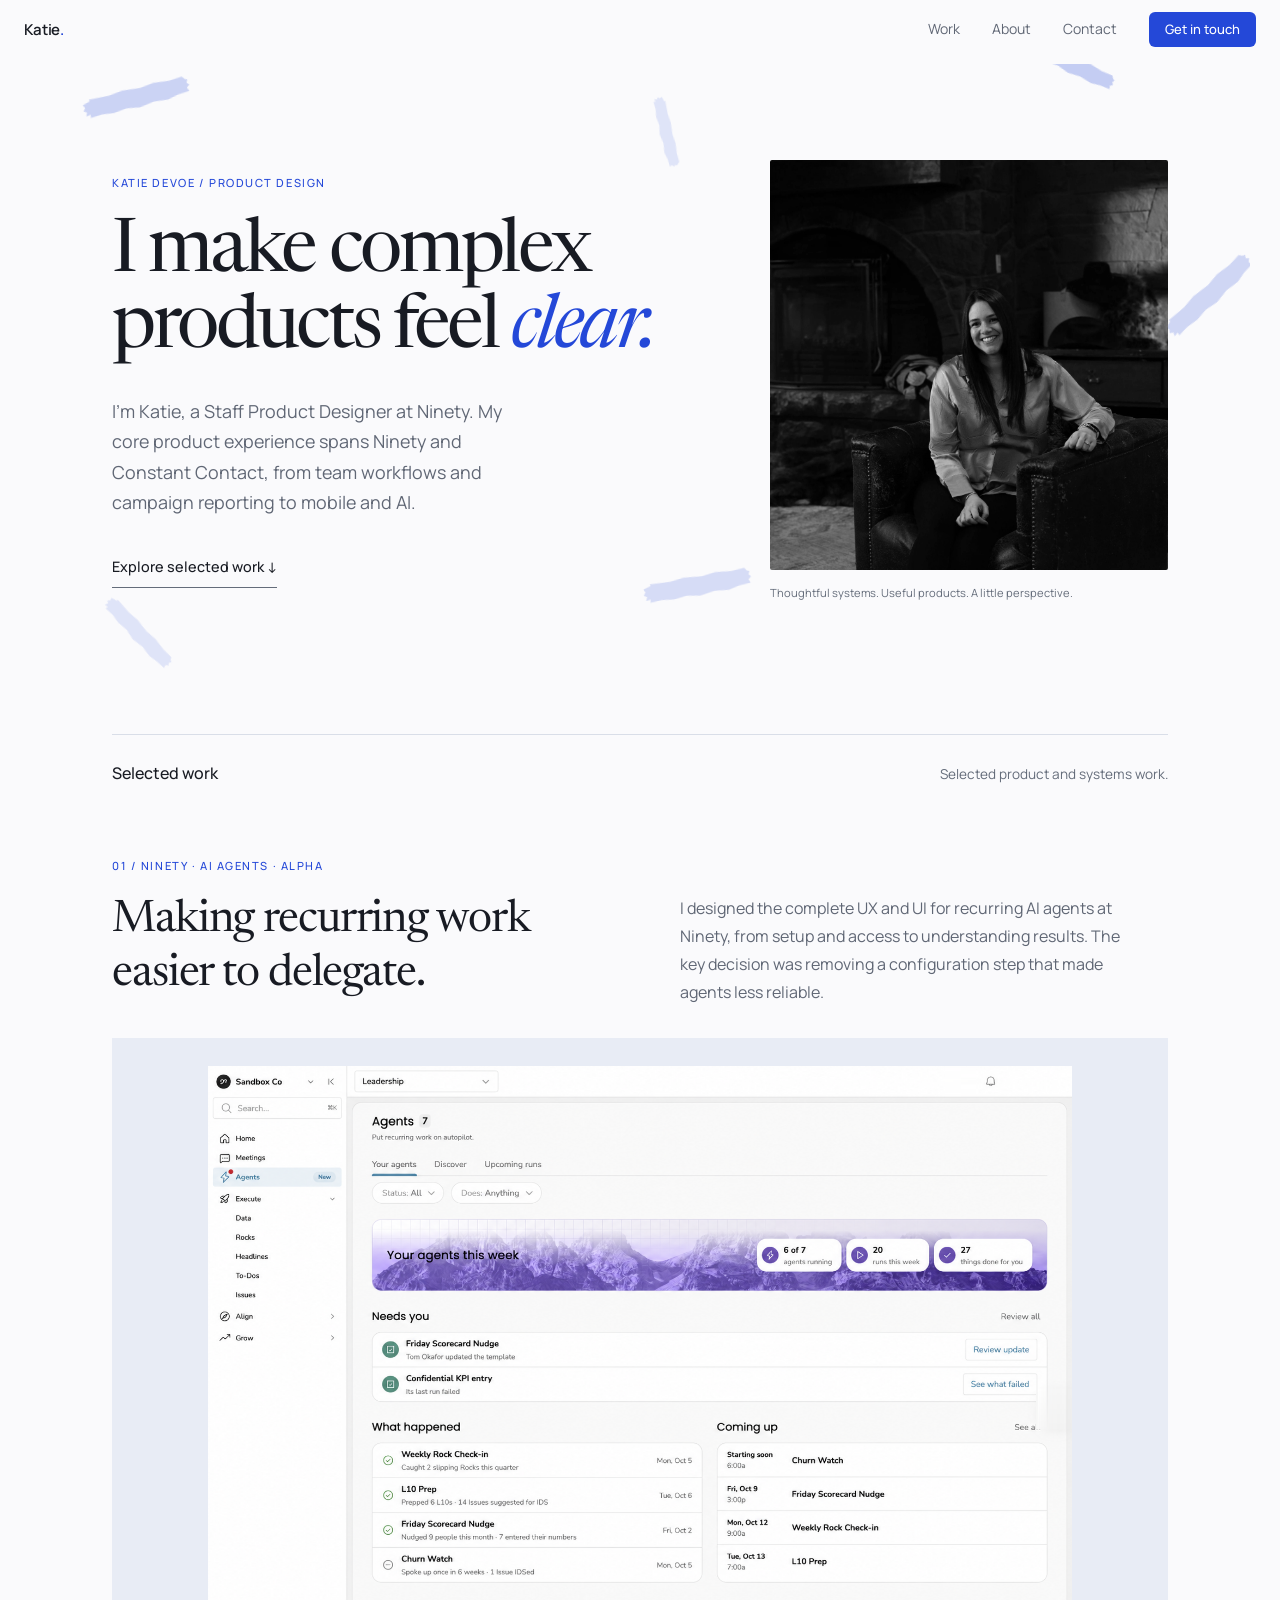
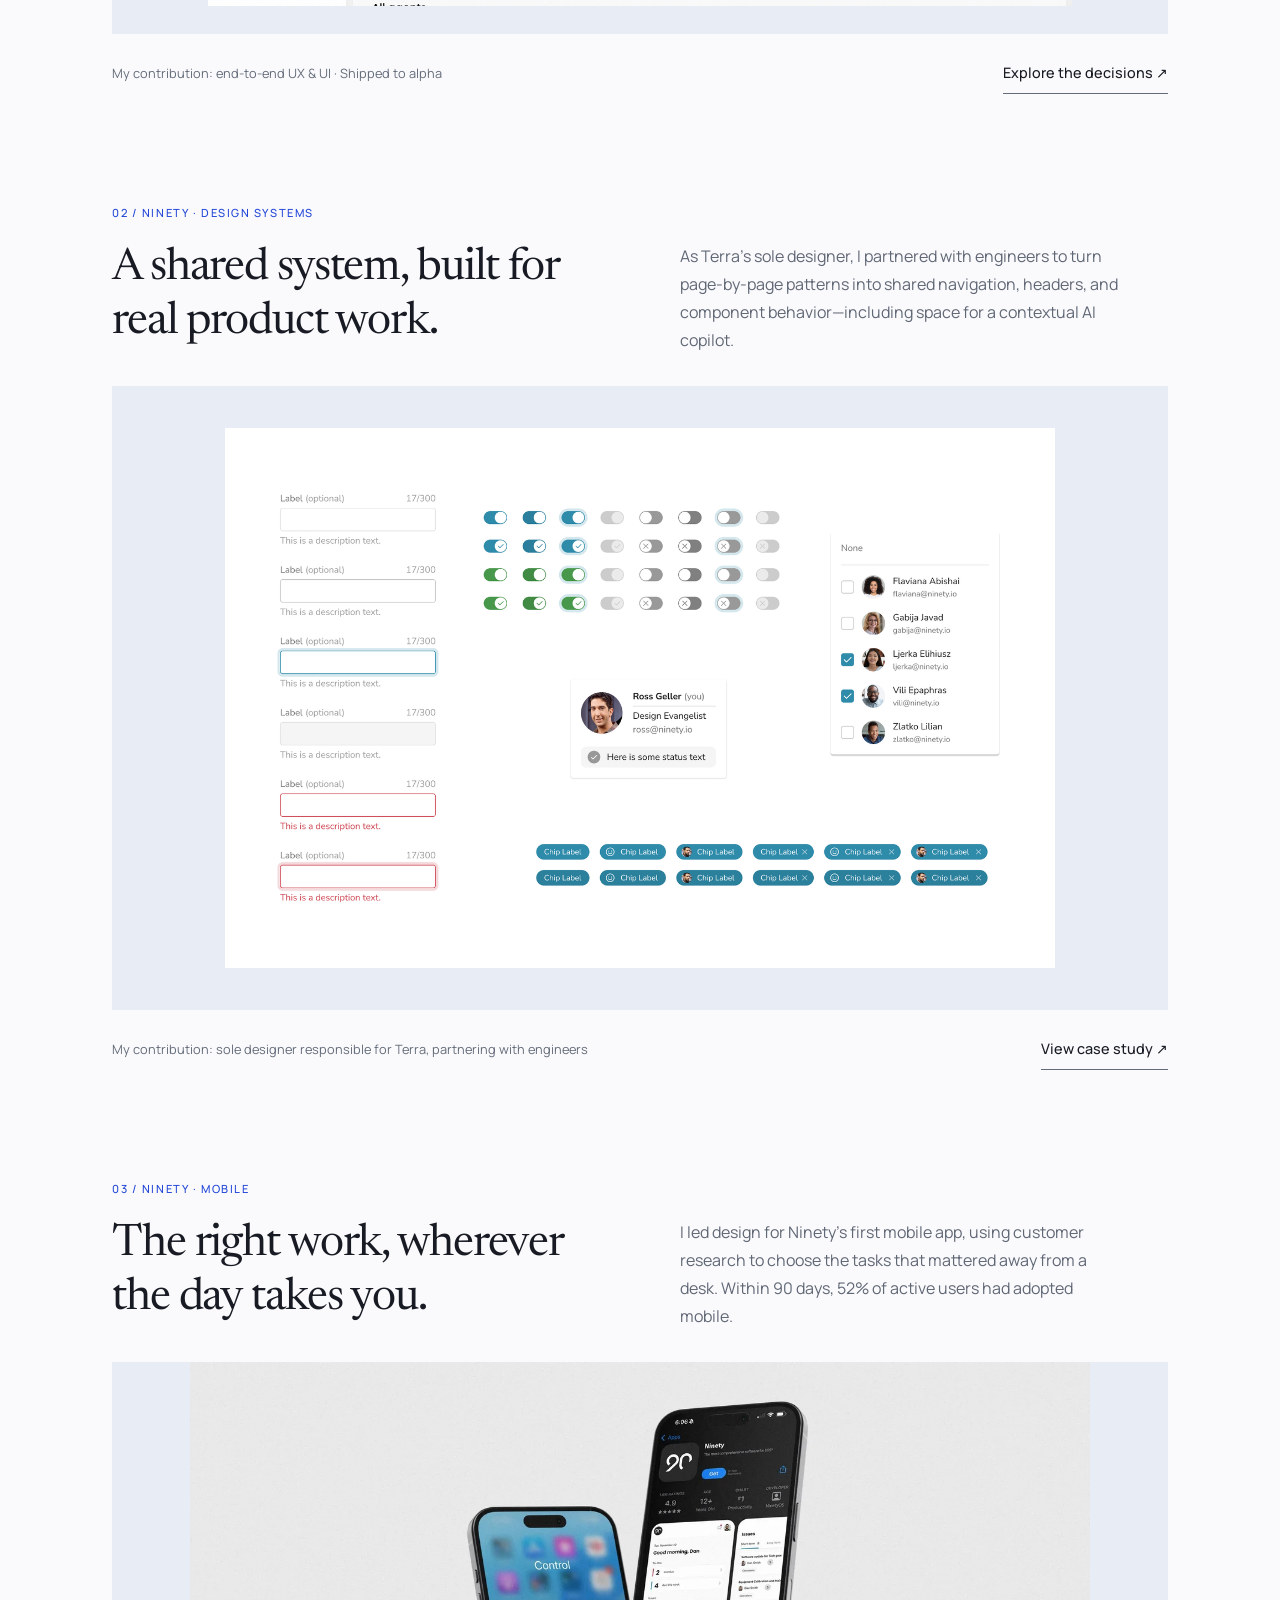
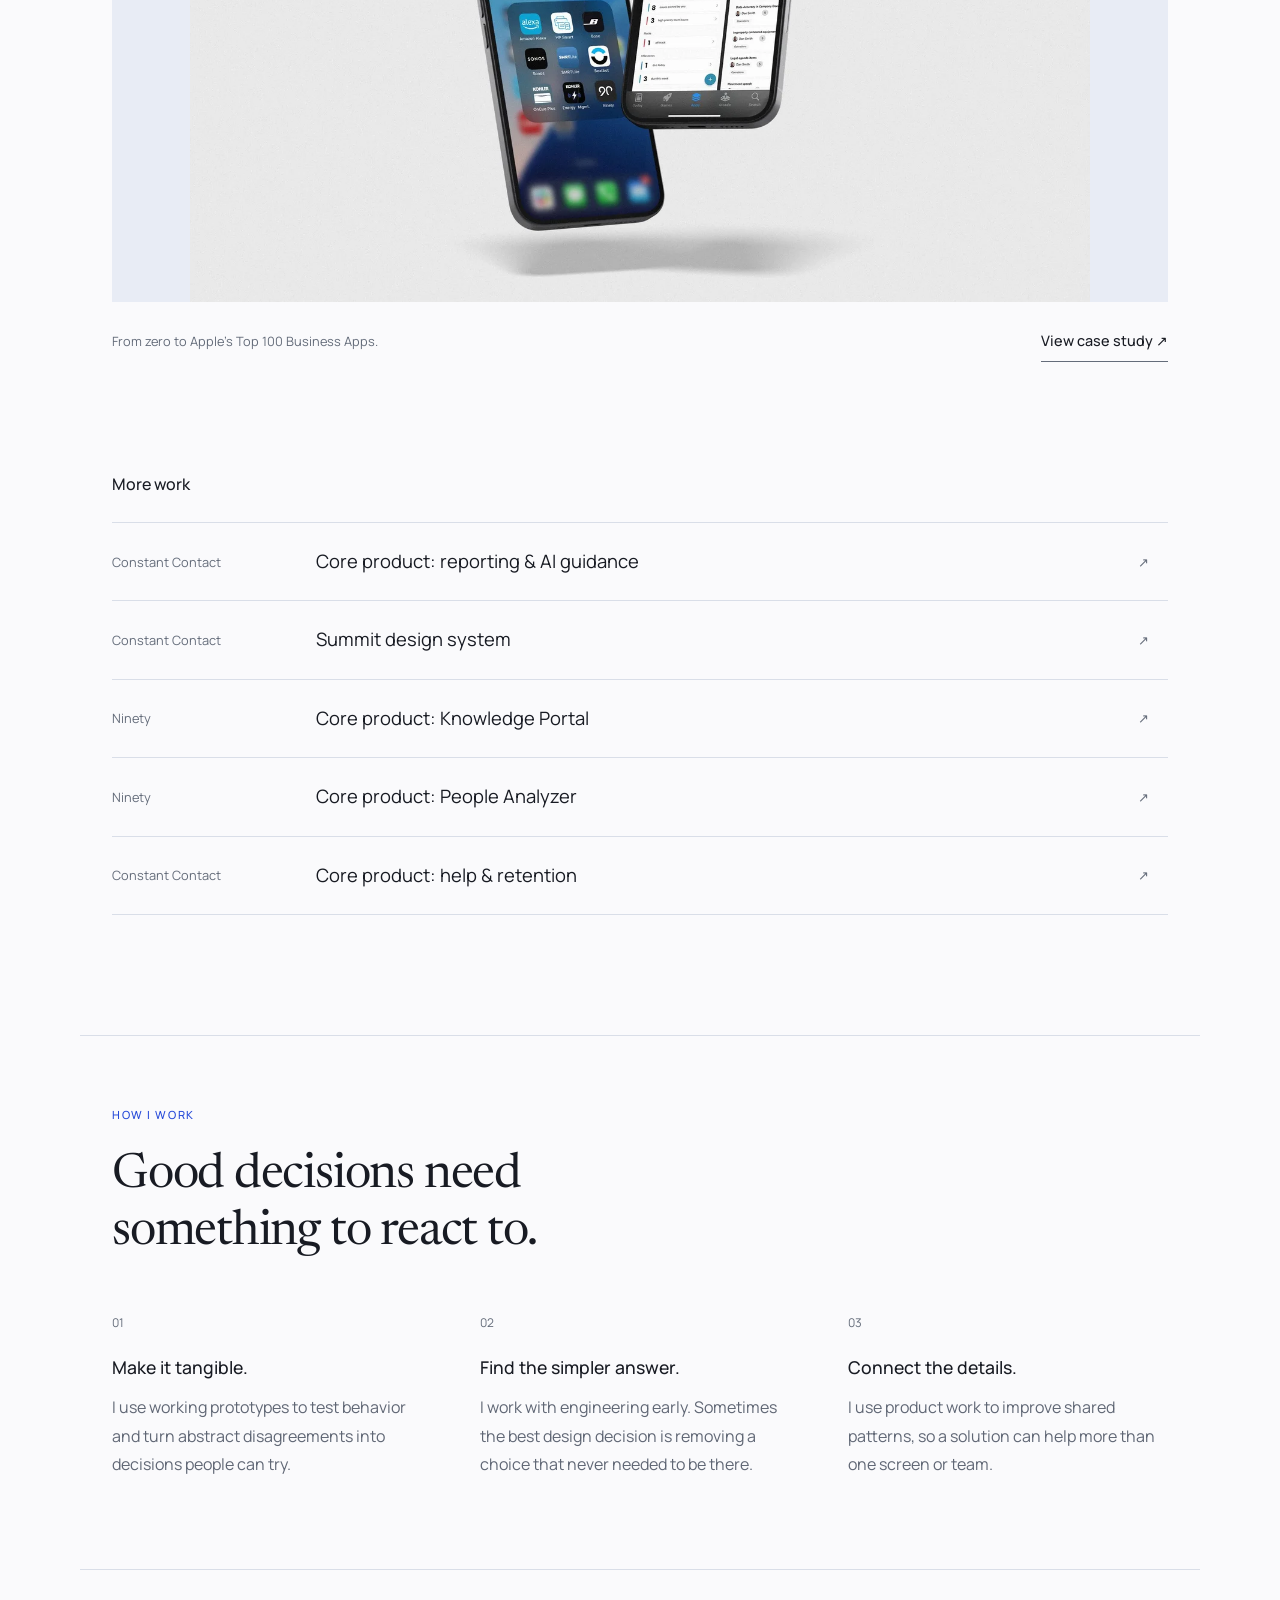
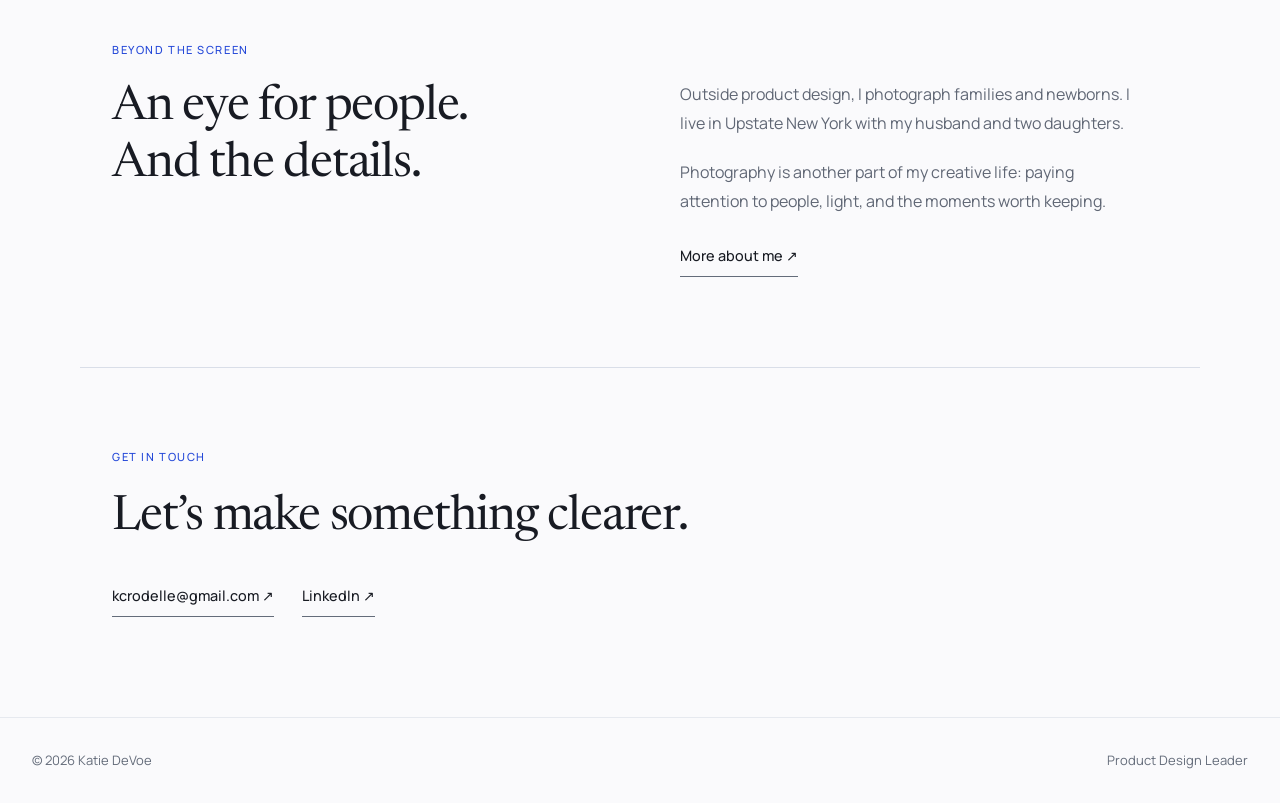
==== commit d75152c8: "Highlight core product design experience at Ninety and Constant Contact" ====
--- a/index.html
+++ b/index.html
@@ -4,7 +4,7 @@
 <head>
 <meta charset="utf-8"/>
 <meta content="width=device-width, initial-scale=1.0" name="viewport"/>
-<meta content="Katie DeVoe — Staff Product Designer. Deep expertise in core product design and design systems, with strong experience in AI-powered experiences and mobile. 10+ years designing complex SaaS products from strategy through execution." name="description"/>
+<meta content="I’m a Staff Product Designer with core product experience at Ninety and Constant Contact, spanning complex SaaS workflows, reporting, mobile, AI, and design systems." name="description"/>
 <title>Katie DeVoe — Staff Product Designer</title>
 <link href="https://fonts.googleapis.com" rel="preconnect"/>
 <link crossorigin="" href="https://fonts.gstatic.com" rel="preconnect"/>
@@ -15,4 +15,4 @@
 <link href="/favicon.ico?v=2" rel="icon" sizes="32x32" type="image/x-icon"/>
 <link href="/apple-touch-icon.png?v=2" rel="apple-touch-icon"/>
 </head>
-<body class="editorial-home"><site-nav></site-nav><main><header class="editorial-hero container"><div aria-hidden="true" class="hero-strokes"><span class="hero-stroke stroke-1"><svg fill="currentColor" viewbox="0 0 140 30" xmlns="http://www.w3.org/2000/svg"><path d="M2 8 12 5 11 3 37 4 55 2 78 4 96 2 116 4 133 3 136 7 139 8 137 12 140 15 136 18 138 23 123 24 109 27 91 25 72 28 55 25 38 27 23 25 8 26 9 22 3 23 5 18 1 16 4 12Z"></path></svg></span><span class="hero-stroke stroke-2"><svg fill="currentColor" viewbox="0 0 140 30" xmlns="http://www.w3.org/2000/svg"><path d="M2 8 12 5 11 3 37 4 55 2 78 4 96 2 116 4 133 3 136 7 139 8 137 12 140 15 136 18 138 23 123 24 109 27 91 25 72 28 55 25 38 27 23 25 8 26 9 22 3 23 5 18 1 16 4 12Z"></path></svg></span><span class="hero-stroke stroke-3"><svg fill="currentColor" viewbox="0 0 140 30" xmlns="http://www.w3.org/2000/svg"><path d="M2 8 12 5 11 3 37 4 55 2 78 4 96 2 116 4 133 3 136 7 139 8 137 12 140 15 136 18 138 23 123 24 109 27 91 25 72 28 55 25 38 27 23 25 8 26 9 22 3 23 5 18 1 16 4 12Z"></path></svg></span><span class="hero-stroke stroke-4"><svg fill="currentColor" viewbox="0 0 140 30" xmlns="http://www.w3.org/2000/svg"><path d="M2 8 12 5 11 3 37 4 55 2 78 4 96 2 116 4 133 3 136 7 139 8 137 12 140 15 136 18 138 23 123 24 109 27 91 25 72 28 55 25 38 27 23 25 8 26 9 22 3 23 5 18 1 16 4 12Z"></path></svg></span><span class="hero-stroke stroke-5"><svg fill="currentColor" viewbox="0 0 140 30" xmlns="http://www.w3.org/2000/svg"><path d="M2 8 12 5 11 3 37 4 55 2 78 4 96 2 116 4 133 3 136 7 139 8 137 12 140 15 136 18 138 23 123 24 109 27 91 25 72 28 55 25 38 27 23 25 8 26 9 22 3 23 5 18 1 16 4 12Z"></path></svg></span><span class="hero-stroke stroke-6"><svg fill="currentColor" viewbox="0 0 140 30" xmlns="http://www.w3.org/2000/svg"><path d="M2 8 12 5 11 3 37 4 55 2 78 4 96 2 116 4 133 3 136 7 139 8 137 12 140 15 136 18 138 23 123 24 109 27 91 25 72 28 55 25 38 27 23 25 8 26 9 22 3 23 5 18 1 16 4 12Z"></path></svg></span></div><div><p class="eyebrow">Katie DeVoe / Product design</p><h1>I make complex<br/>products feel <em>clear.</em></h1><p class="intro-copy">I’m Katie, a Staff Product Designer at Ninety. I turn complex SaaS workflows into clear experiences, from AI agents to the systems behind the product.</p><a class="text-link" href="#work">Explore selected work ↓</a></div><figure class="portrait"><img alt="Katie DeVoe" height="580" src="images/katie-portrait.jpg" width="480"/><figcaption>Thoughtful systems. Useful products. A little perspective.</figcaption></figure></header><section aria-labelledby="selected-title" class="container selected-work" id="work"><div class="section-heading"><h2 id="selected-title">Selected work</h2><p>Selected product and systems work.</p></div><article class="selected-project"><div class="project-heading"><p class="eyebrow">01 / Ninety · AI agents · Alpha</p><h3><a href="agents-case-study.html">Making recurring work easier to delegate.</a></h3><p>I designed the complete UX and UI for recurring AI agents at Ninety, from setup and access to understanding results. The key decision was removing a configuration step that made agents less reliable.</p></div><a aria-label="Explore Making recurring work easier to delegate." class="project-image" href="agents-case-study.html"><img alt="Updated Ninety overview with weekly activity, attention, and upcoming runs" loading="lazy" src="images/agents/clean-v3/agents-nov16-overview.png?v=4"/></a><div class="project-caption"><p>My contribution: end-to-end UX &amp; UI · Shipped to alpha</p><a class="text-link" href="agents-case-study.html">Explore the decisions ↗</a></div></article><article class="selected-project"><div class="project-heading"><p class="eyebrow">02 / Ninety · Design systems</p><h3><a href="terra-design-system.html">A shared system, built for real product work.</a></h3><p>As Terra’s sole designer, I partnered with engineers to turn page-by-page patterns into shared navigation, headers, and component behavior—including space for a contextual AI copilot.</p></div><a aria-label="Explore A shared system, built for real product work." class="project-image" href="terra-design-system.html"><img alt="Terra form fields, switches, chips, and component states" loading="lazy" src="images/terra/examples.png"/></a><div class="project-caption"><p>My contribution: sole designer responsible for Terra, partnering with engineers</p><a class="text-link" href="terra-design-system.html">View case study ↗</a></div></article><article class="selected-project"><div class="project-heading"><p class="eyebrow">03 / Ninety · Mobile</p><h3><a href="ninety-mobile.html">The right work, wherever the day takes you.</a></h3><p>I led design for Ninety’s first mobile app, using customer research to choose the tasks that mattered away from a desk. Within 90 days, 52% of active users had adopted mobile.</p></div><a aria-label="Explore The right work, wherever the day takes you." class="project-image" href="ninety-mobile.html"><img alt="Ninety mobile app displayed on two phones" loading="lazy" src="images/ninety-mobile/hero.jpg"/></a><div class="project-caption"><p>From zero to Apple’s Top 100 Business Apps.</p><a class="text-link" href="ninety-mobile.html">View case study ↗</a></div></article></section><section aria-labelledby="more-title" class="container more-work"><h2 id="more-title">More work</h2><div><a href="ai-assistant-case-study.html"><span>Constant Contact</span><h3>AI-powered marketing guidance</h3><span aria-hidden="true">↗</span></a><a href="summit-design-system.html"><span>Constant Contact</span><h3>Summit design system</h3><span aria-hidden="true">↗</span></a><a href="knowledge-portal.html"><span>Ninety</span><h3>Knowledge Portal</h3><span aria-hidden="true">↗</span></a><a href="people-analyzer.html"><span>Ninety</span><h3>People Analyzer</h3><span aria-hidden="true">↗</span></a><a href="help-panel-case-study.html"><span>Constant Contact</span><h3>Help and retention</h3><span aria-hidden="true">↗</span></a></div></section><section class="container working-section" id="how-i-work"><p class="eyebrow">How I work</p><h2>Good decisions need<br/>something to react to.</h2><div class="working-columns"><article><span>01</span><h3>Make it tangible.</h3><p>I use working prototypes to test behavior and turn abstract disagreements into decisions people can try.</p></article><article><span>02</span><h3>Find the simpler answer.</h3><p>I work with engineering early. Sometimes the best design decision is removing a choice that never needed to be there.</p></article><article><span>03</span><h3>Connect the details.</h3><p>I use product work to improve shared patterns, so a solution can help more than one screen or team.</p></article></div></section><span id="experience"></span><section class="container personal-section" id="about"><p class="eyebrow">Beyond the screen</p><h2>An eye for people.<br/>And the details.</h2><div><p>Outside product design, I photograph families and newborns. I live in Upstate New York with my husband and two daughters.</p><p>Photography is another part of my creative life: paying attention to people, light, and the moments worth keeping.</p><a class="text-link" href="about.html">More about me ↗</a></div></section><section class="container editorial-contact" id="contact"><p class="eyebrow">Get in touch</p><h2>Let’s make something clearer.</h2><a class="text-link" href="mailto:kcrodelle@gmail.com">kcrodelle@gmail.com ↗</a><a class="text-link" href="https://www.linkedin.com/in/katie-devoe-uxc-971430b2/" rel="noopener noreferrer" target="_blank">LinkedIn ↗</a></section></main><site-footer></site-footer><script src="js/site.js?v=7"></script><script src="js/main.js"></script></body></html>+<body class="editorial-home"><site-nav></site-nav><main><header class="editorial-hero container"><div aria-hidden="true" class="hero-strokes"><span class="hero-stroke stroke-1"><svg fill="currentColor" viewbox="0 0 140 30" xmlns="http://www.w3.org/2000/svg"><path d="M2 8 12 5 11 3 37 4 55 2 78 4 96 2 116 4 133 3 136 7 139 8 137 12 140 15 136 18 138 23 123 24 109 27 91 25 72 28 55 25 38 27 23 25 8 26 9 22 3 23 5 18 1 16 4 12Z"></path></svg></span><span class="hero-stroke stroke-2"><svg fill="currentColor" viewbox="0 0 140 30" xmlns="http://www.w3.org/2000/svg"><path d="M2 8 12 5 11 3 37 4 55 2 78 4 96 2 116 4 133 3 136 7 139 8 137 12 140 15 136 18 138 23 123 24 109 27 91 25 72 28 55 25 38 27 23 25 8 26 9 22 3 23 5 18 1 16 4 12Z"></path></svg></span><span class="hero-stroke stroke-3"><svg fill="currentColor" viewbox="0 0 140 30" xmlns="http://www.w3.org/2000/svg"><path d="M2 8 12 5 11 3 37 4 55 2 78 4 96 2 116 4 133 3 136 7 139 8 137 12 140 15 136 18 138 23 123 24 109 27 91 25 72 28 55 25 38 27 23 25 8 26 9 22 3 23 5 18 1 16 4 12Z"></path></svg></span><span class="hero-stroke stroke-4"><svg fill="currentColor" viewbox="0 0 140 30" xmlns="http://www.w3.org/2000/svg"><path d="M2 8 12 5 11 3 37 4 55 2 78 4 96 2 116 4 133 3 136 7 139 8 137 12 140 15 136 18 138 23 123 24 109 27 91 25 72 28 55 25 38 27 23 25 8 26 9 22 3 23 5 18 1 16 4 12Z"></path></svg></span><span class="hero-stroke stroke-5"><svg fill="currentColor" viewbox="0 0 140 30" xmlns="http://www.w3.org/2000/svg"><path d="M2 8 12 5 11 3 37 4 55 2 78 4 96 2 116 4 133 3 136 7 139 8 137 12 140 15 136 18 138 23 123 24 109 27 91 25 72 28 55 25 38 27 23 25 8 26 9 22 3 23 5 18 1 16 4 12Z"></path></svg></span><span class="hero-stroke stroke-6"><svg fill="currentColor" viewbox="0 0 140 30" xmlns="http://www.w3.org/2000/svg"><path d="M2 8 12 5 11 3 37 4 55 2 78 4 96 2 116 4 133 3 136 7 139 8 137 12 140 15 136 18 138 23 123 24 109 27 91 25 72 28 55 25 38 27 23 25 8 26 9 22 3 23 5 18 1 16 4 12Z"></path></svg></span></div><div><p class="eyebrow">Katie DeVoe / Product design</p><h1>I make complex<br/>products feel <em>clear.</em></h1><p class="intro-copy">I’m Katie, a Staff Product Designer at Ninety. My core product experience spans Ninety and Constant Contact, from team workflows and campaign reporting to mobile and AI.</p><a class="text-link" href="#work">Explore selected work ↓</a></div><figure class="portrait"><img alt="Katie DeVoe" height="580" src="images/katie-portrait.jpg" width="480"/><figcaption>Thoughtful systems. Useful products. A little perspective.</figcaption></figure></header><section aria-labelledby="selected-title" class="container selected-work" id="work"><div class="section-heading"><h2 id="selected-title">Selected work</h2><p>Selected product and systems work.</p></div><article class="selected-project"><div class="project-heading"><p class="eyebrow">01 / Ninety · AI agents · Alpha</p><h3><a href="agents-case-study.html">Making recurring work easier to delegate.</a></h3><p>I designed the complete UX and UI for recurring AI agents at Ninety, from setup and access to understanding results. The key decision was removing a configuration step that made agents less reliable.</p></div><a aria-label="Explore Making recurring work easier to delegate." class="project-image" href="agents-case-study.html"><img alt="Updated Ninety overview with weekly activity, attention, and upcoming runs" loading="lazy" src="images/agents/clean-v3/agents-nov16-overview.png?v=4"/></a><div class="project-caption"><p>My contribution: end-to-end UX &amp; UI · Shipped to alpha</p><a class="text-link" href="agents-case-study.html">Explore the decisions ↗</a></div></article><article class="selected-project"><div class="project-heading"><p class="eyebrow">02 / Ninety · Design systems</p><h3><a href="terra-design-system.html">A shared system, built for real product work.</a></h3><p>As Terra’s sole designer, I partnered with engineers to turn page-by-page patterns into shared navigation, headers, and component behavior—including space for a contextual AI copilot.</p></div><a aria-label="Explore A shared system, built for real product work." class="project-image" href="terra-design-system.html"><img alt="Terra form fields, switches, chips, and component states" loading="lazy" src="images/terra/examples.png"/></a><div class="project-caption"><p>My contribution: sole designer responsible for Terra, partnering with engineers</p><a class="text-link" href="terra-design-system.html">View case study ↗</a></div></article><article class="selected-project"><div class="project-heading"><p class="eyebrow">03 / Ninety · Mobile</p><h3><a href="ninety-mobile.html">The right work, wherever the day takes you.</a></h3><p>I led design for Ninety’s first mobile app, using customer research to choose the tasks that mattered away from a desk. Within 90 days, 52% of active users had adopted mobile.</p></div><a aria-label="Explore The right work, wherever the day takes you." class="project-image" href="ninety-mobile.html"><img alt="Ninety mobile app displayed on two phones" loading="lazy" src="images/ninety-mobile/hero.jpg"/></a><div class="project-caption"><p>From zero to Apple’s Top 100 Business Apps.</p><a class="text-link" href="ninety-mobile.html">View case study ↗</a></div></article></section><section aria-labelledby="more-title" class="container more-work"><h2 id="more-title">More work</h2><div><a href="ai-assistant-case-study.html"><span>Constant Contact</span><h3>Core product: reporting &amp; AI guidance</h3><span aria-hidden="true">↗</span></a><a href="summit-design-system.html"><span>Constant Contact</span><h3>Summit design system</h3><span aria-hidden="true">↗</span></a><a href="knowledge-portal.html"><span>Ninety</span><h3>Core product: Knowledge Portal</h3><span aria-hidden="true">↗</span></a><a href="people-analyzer.html"><span>Ninety</span><h3>Core product: People Analyzer</h3><span aria-hidden="true">↗</span></a><a href="help-panel-case-study.html"><span>Constant Contact</span><h3>Core product: help &amp; retention</h3><span aria-hidden="true">↗</span></a></div></section><section class="container working-section" id="how-i-work"><p class="eyebrow">How I work</p><h2>Good decisions need<br/>something to react to.</h2><div class="working-columns"><article><span>01</span><h3>Make it tangible.</h3><p>I use working prototypes to test behavior and turn abstract disagreements into decisions people can try.</p></article><article><span>02</span><h3>Find the simpler answer.</h3><p>I work with engineering early. Sometimes the best design decision is removing a choice that never needed to be there.</p></article><article><span>03</span><h3>Connect the details.</h3><p>I use product work to improve shared patterns, so a solution can help more than one screen or team.</p></article></div></section><span id="experience"></span><section class="container personal-section" id="about"><p class="eyebrow">Beyond the screen</p><h2>An eye for people.<br/>And the details.</h2><div><p>Outside product design, I photograph families and newborns. I live in Upstate New York with my husband and two daughters.</p><p>Photography is another part of my creative life: paying attention to people, light, and the moments worth keeping.</p><a class="text-link" href="about.html">More about me ↗</a></div></section><section class="container editorial-contact" id="contact"><p class="eyebrow">Get in touch</p><h2>Let’s make something clearer.</h2><a class="text-link" href="mailto:kcrodelle@gmail.com">kcrodelle@gmail.com ↗</a><a class="text-link" href="https://www.linkedin.com/in/katie-devoe-uxc-971430b2/" rel="noopener noreferrer" target="_blank">LinkedIn ↗</a></section></main><site-footer></site-footer><script src="js/site.js?v=9"></script><script src="js/main.js"></script></body></html>
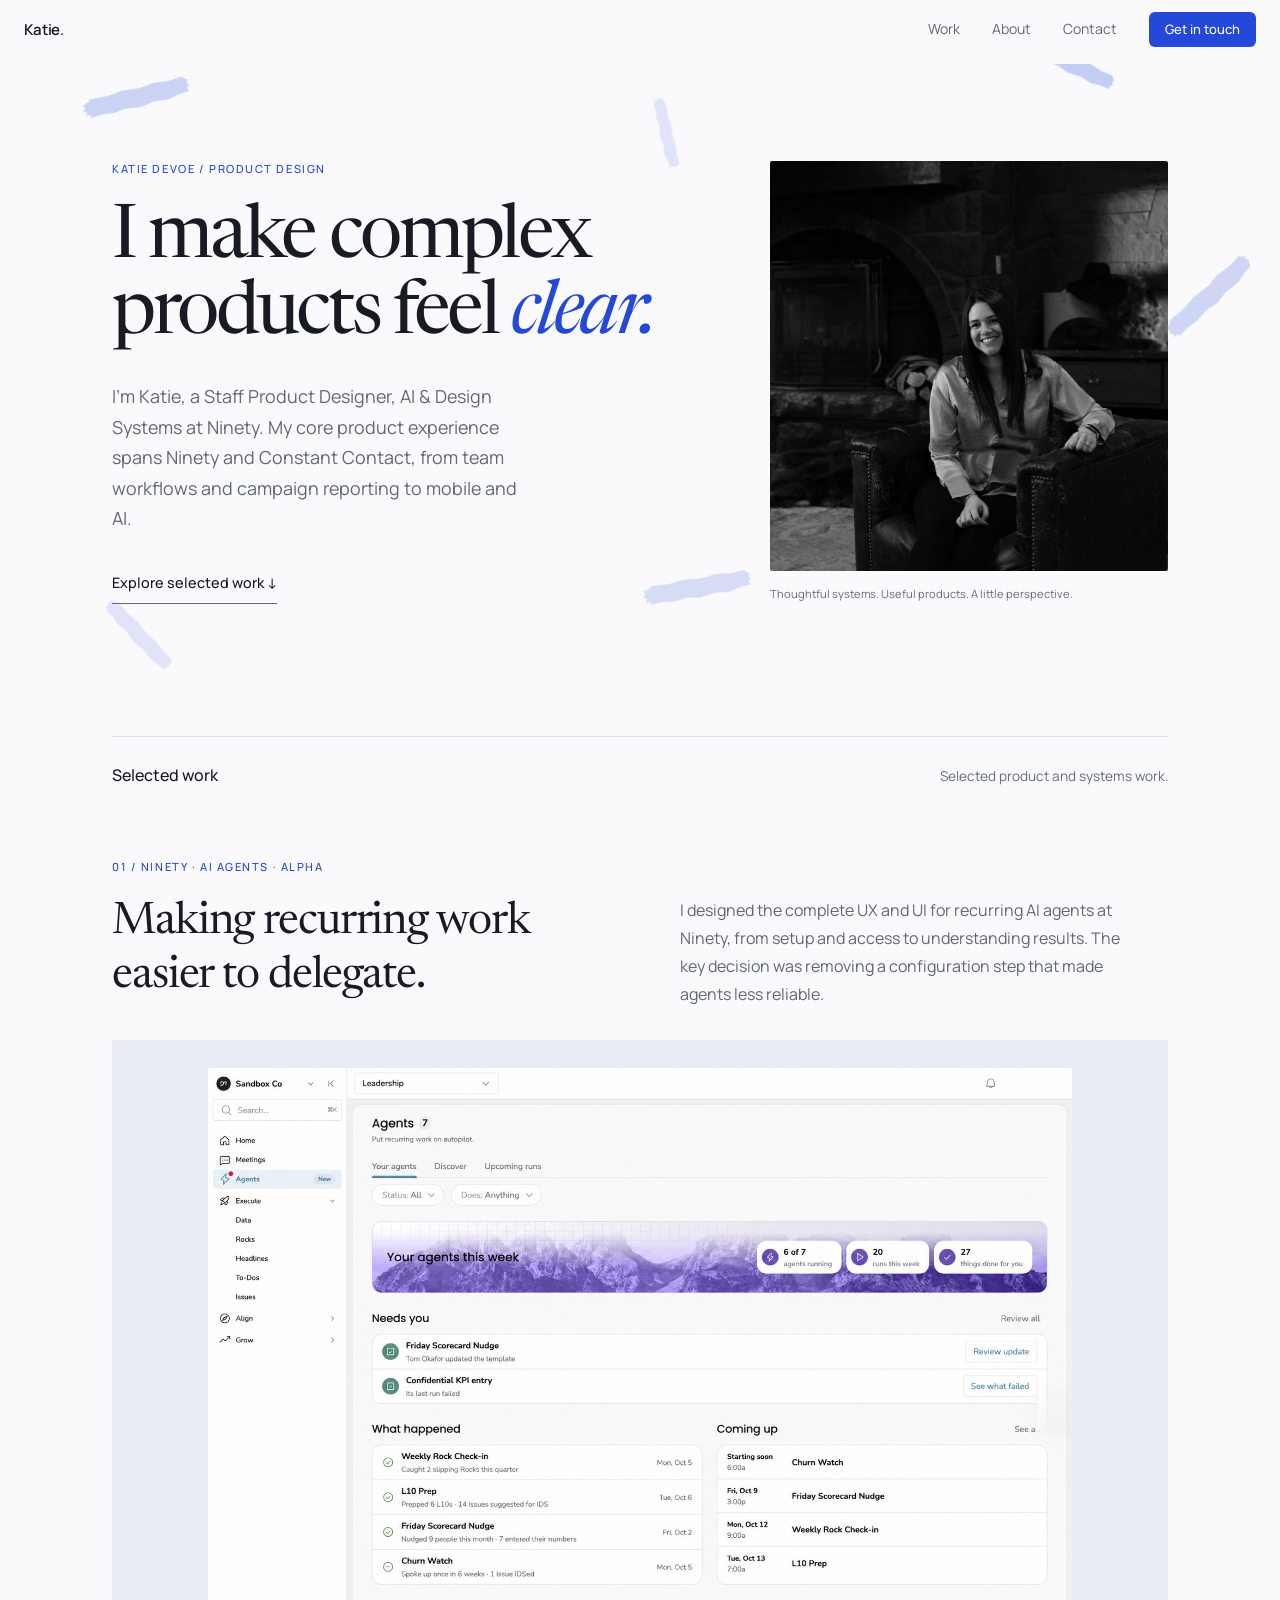
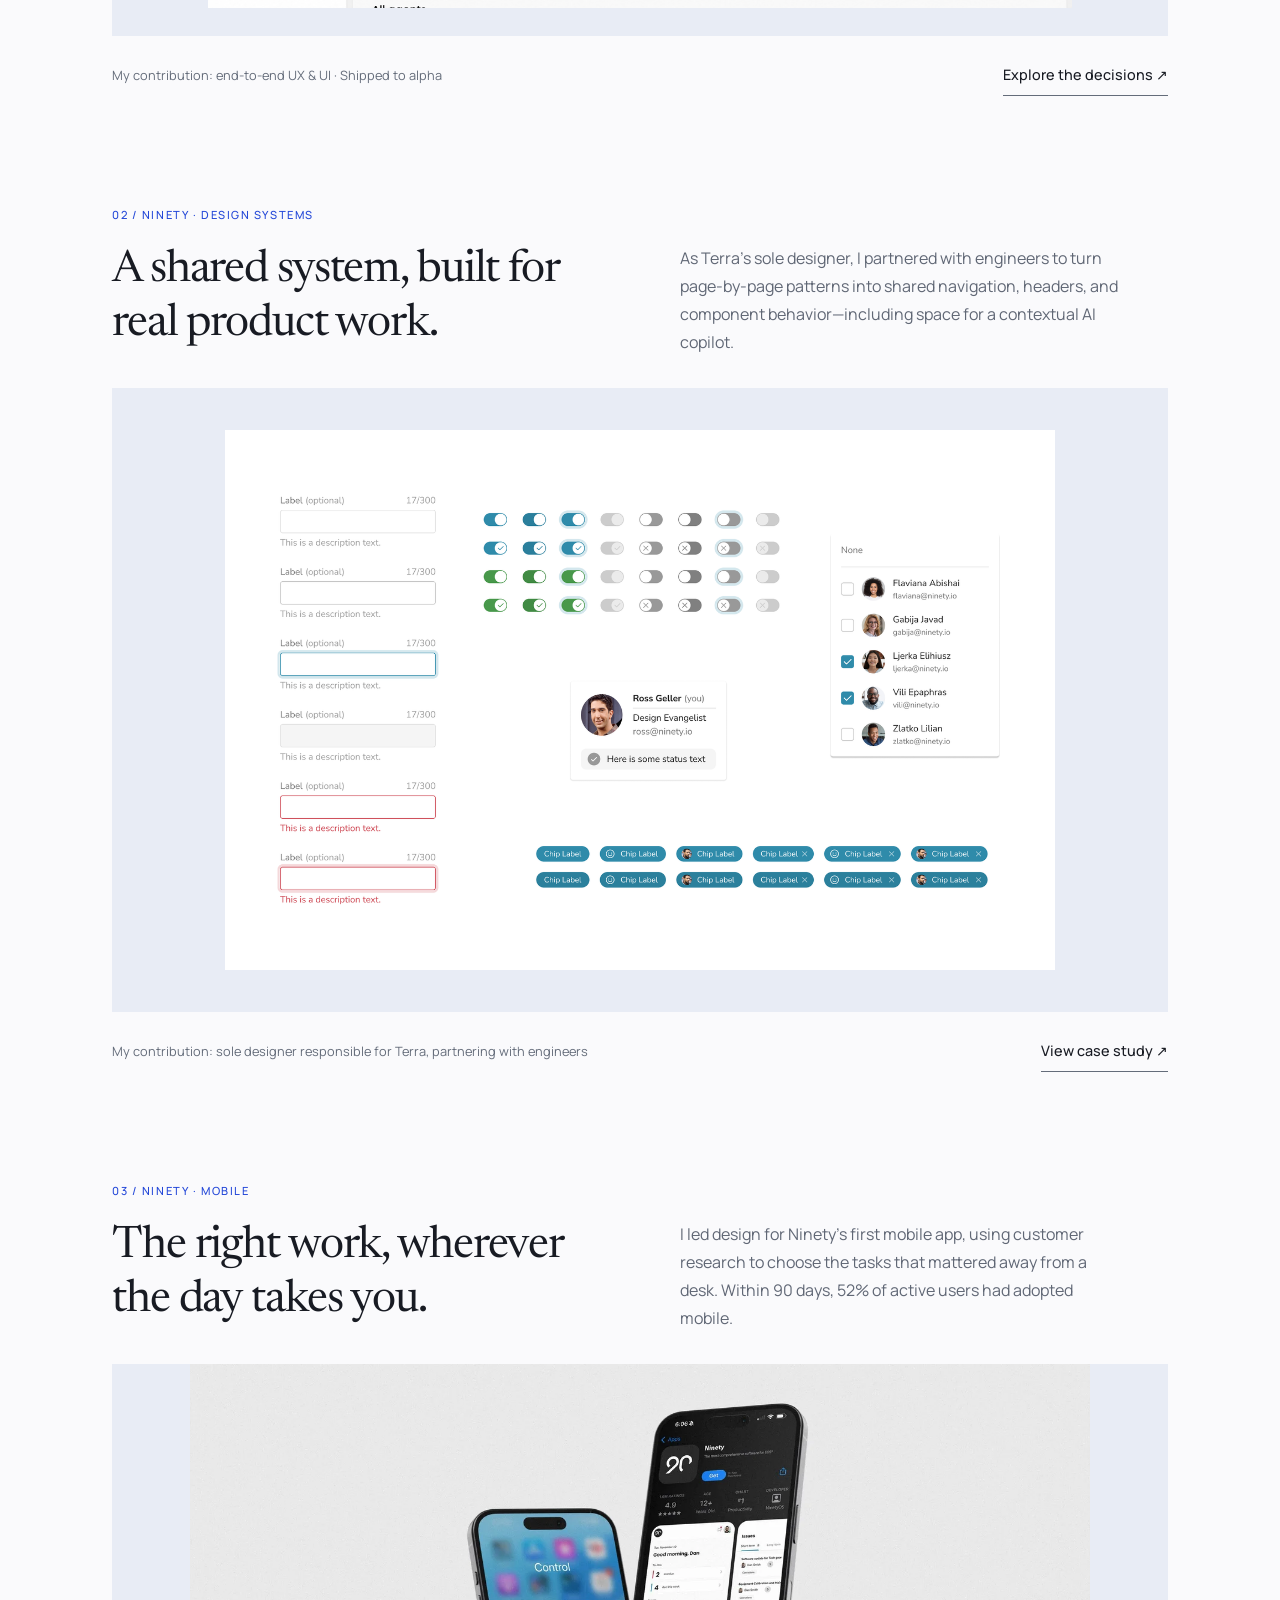
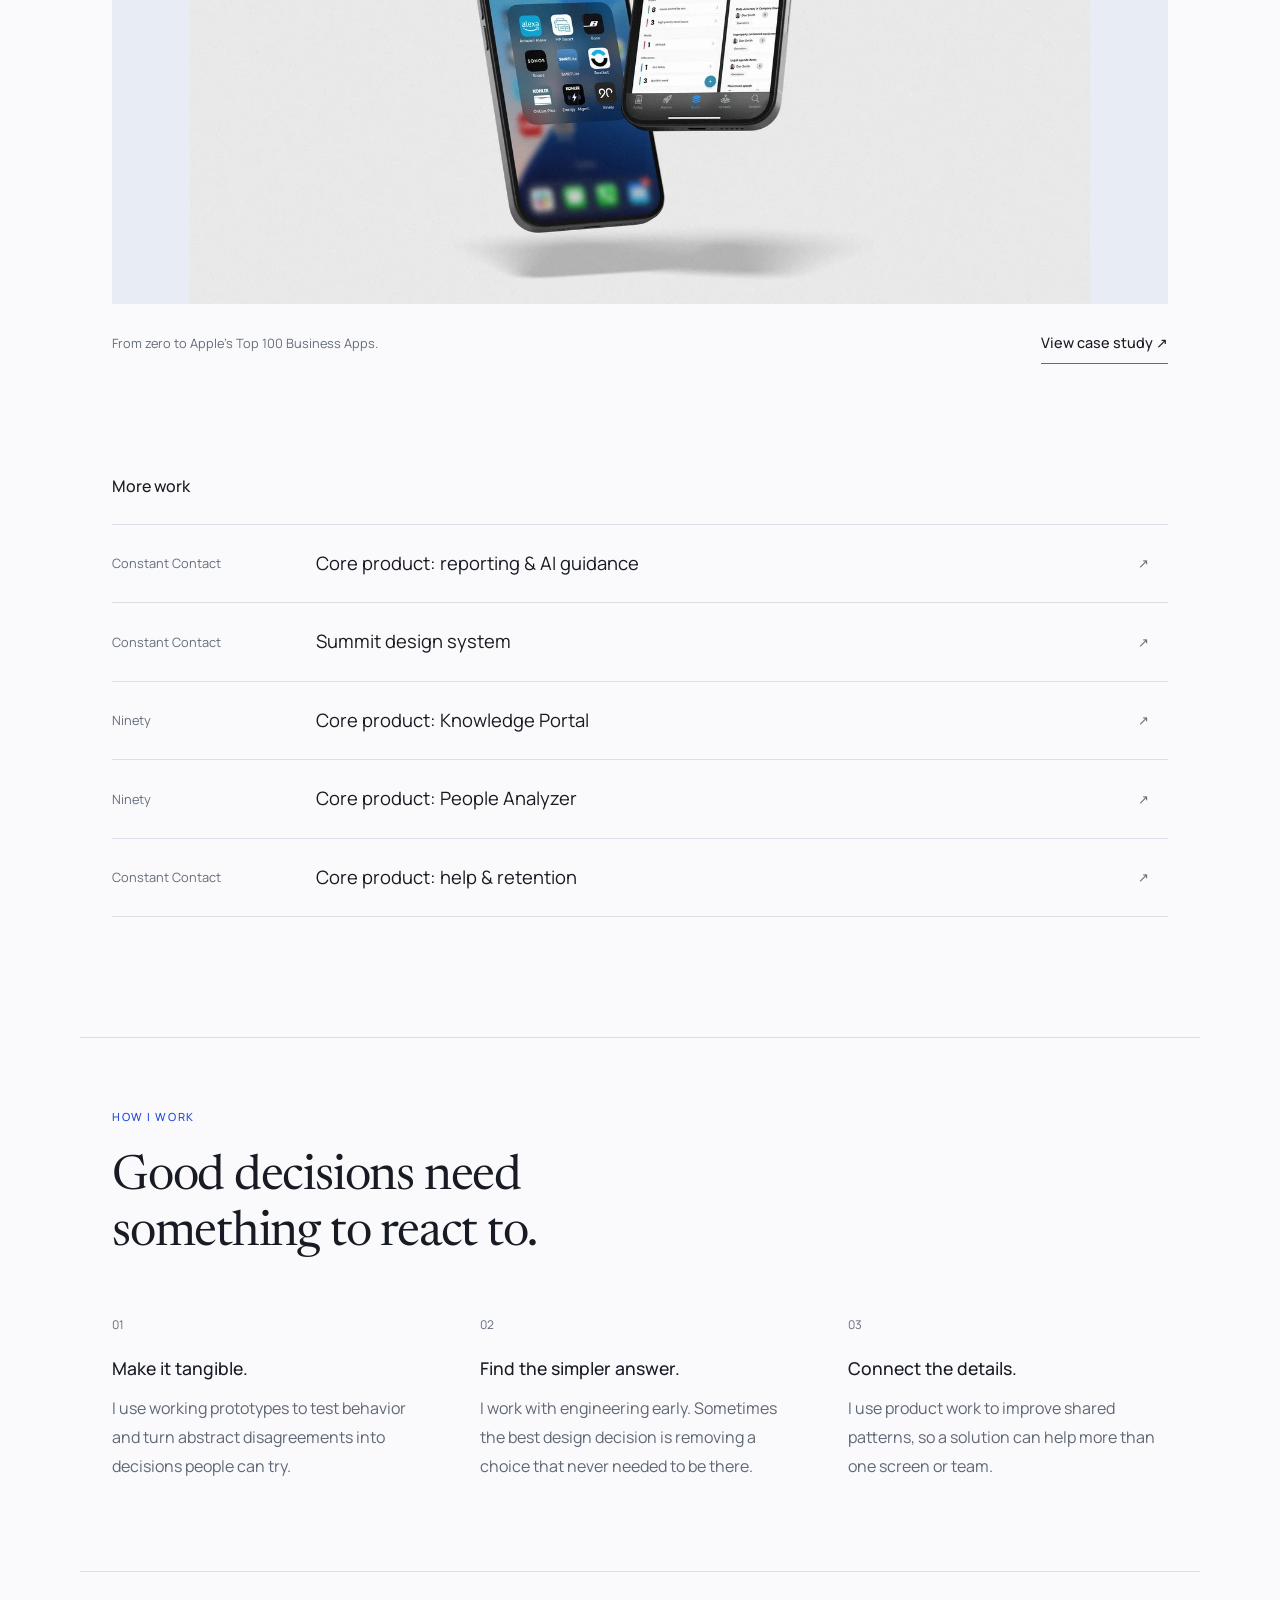
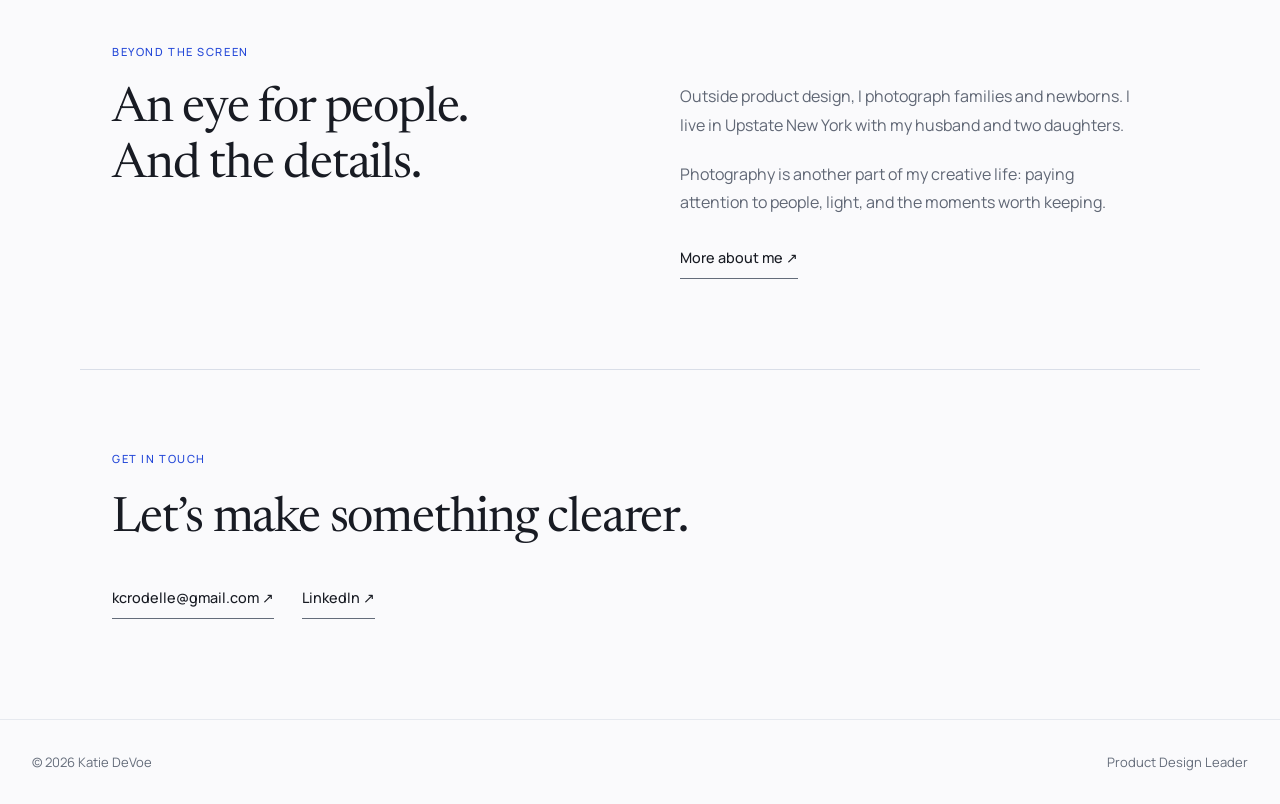
==== commit c032d2fd: "Update Ninety title to Staff Product Designer AI and Design Systems" ====
--- a/index.html
+++ b/index.html
@@ -4,8 +4,8 @@
 <head>
 <meta charset="utf-8"/>
 <meta content="width=device-width, initial-scale=1.0" name="viewport"/>
-<meta content="I’m a Staff Product Designer with core product experience at Ninety and Constant Contact, spanning complex SaaS workflows, reporting, mobile, AI, and design systems." name="description"/>
-<title>Katie DeVoe — Staff Product Designer</title>
+<meta content="I’m a Staff Product Designer, AI &amp; Design Systems with core product experience at Ninety and Constant Contact, spanning complex SaaS workflows, reporting, mobile, AI, and design systems." name="description"/>
+<title>Katie DeVoe — Staff Product Designer, AI &amp; Design Systems</title>
 <link href="https://fonts.googleapis.com" rel="preconnect"/>
 <link crossorigin="" href="https://fonts.gstatic.com" rel="preconnect"/>
 <link href="https://fonts.googleapis.com/css2?family=Manrope:wght@400;500;600;700&amp;family=Newsreader:ital,wght@0,400;0,500;0,600;1,400;1,500&amp;display=swap" rel="stylesheet"/>
@@ -15,4 +15,4 @@
 <link href="/favicon.ico?v=2" rel="icon" sizes="32x32" type="image/x-icon"/>
 <link href="/apple-touch-icon.png?v=2" rel="apple-touch-icon"/>
 </head>
-<body class="editorial-home"><site-nav></site-nav><main><header class="editorial-hero container"><div aria-hidden="true" class="hero-strokes"><span class="hero-stroke stroke-1"><svg fill="currentColor" viewbox="0 0 140 30" xmlns="http://www.w3.org/2000/svg"><path d="M2 8 12 5 11 3 37 4 55 2 78 4 96 2 116 4 133 3 136 7 139 8 137 12 140 15 136 18 138 23 123 24 109 27 91 25 72 28 55 25 38 27 23 25 8 26 9 22 3 23 5 18 1 16 4 12Z"></path></svg></span><span class="hero-stroke stroke-2"><svg fill="currentColor" viewbox="0 0 140 30" xmlns="http://www.w3.org/2000/svg"><path d="M2 8 12 5 11 3 37 4 55 2 78 4 96 2 116 4 133 3 136 7 139 8 137 12 140 15 136 18 138 23 123 24 109 27 91 25 72 28 55 25 38 27 23 25 8 26 9 22 3 23 5 18 1 16 4 12Z"></path></svg></span><span class="hero-stroke stroke-3"><svg fill="currentColor" viewbox="0 0 140 30" xmlns="http://www.w3.org/2000/svg"><path d="M2 8 12 5 11 3 37 4 55 2 78 4 96 2 116 4 133 3 136 7 139 8 137 12 140 15 136 18 138 23 123 24 109 27 91 25 72 28 55 25 38 27 23 25 8 26 9 22 3 23 5 18 1 16 4 12Z"></path></svg></span><span class="hero-stroke stroke-4"><svg fill="currentColor" viewbox="0 0 140 30" xmlns="http://www.w3.org/2000/svg"><path d="M2 8 12 5 11 3 37 4 55 2 78 4 96 2 116 4 133 3 136 7 139 8 137 12 140 15 136 18 138 23 123 24 109 27 91 25 72 28 55 25 38 27 23 25 8 26 9 22 3 23 5 18 1 16 4 12Z"></path></svg></span><span class="hero-stroke stroke-5"><svg fill="currentColor" viewbox="0 0 140 30" xmlns="http://www.w3.org/2000/svg"><path d="M2 8 12 5 11 3 37 4 55 2 78 4 96 2 116 4 133 3 136 7 139 8 137 12 140 15 136 18 138 23 123 24 109 27 91 25 72 28 55 25 38 27 23 25 8 26 9 22 3 23 5 18 1 16 4 12Z"></path></svg></span><span class="hero-stroke stroke-6"><svg fill="currentColor" viewbox="0 0 140 30" xmlns="http://www.w3.org/2000/svg"><path d="M2 8 12 5 11 3 37 4 55 2 78 4 96 2 116 4 133 3 136 7 139 8 137 12 140 15 136 18 138 23 123 24 109 27 91 25 72 28 55 25 38 27 23 25 8 26 9 22 3 23 5 18 1 16 4 12Z"></path></svg></span></div><div><p class="eyebrow">Katie DeVoe / Product design</p><h1>I make complex<br/>products feel <em>clear.</em></h1><p class="intro-copy">I’m Katie, a Staff Product Designer at Ninety. My core product experience spans Ninety and Constant Contact, from team workflows and campaign reporting to mobile and AI.</p><a class="text-link" href="#work">Explore selected work ↓</a></div><figure class="portrait"><img alt="Katie DeVoe" height="580" src="images/katie-portrait.jpg" width="480"/><figcaption>Thoughtful systems. Useful products. A little perspective.</figcaption></figure></header><section aria-labelledby="selected-title" class="container selected-work" id="work"><div class="section-heading"><h2 id="selected-title">Selected work</h2><p>Selected product and systems work.</p></div><article class="selected-project"><div class="project-heading"><p class="eyebrow">01 / Ninety · AI agents · Alpha</p><h3><a href="agents-case-study.html">Making recurring work easier to delegate.</a></h3><p>I designed the complete UX and UI for recurring AI agents at Ninety, from setup and access to understanding results. The key decision was removing a configuration step that made agents less reliable.</p></div><a aria-label="Explore Making recurring work easier to delegate." class="project-image" href="agents-case-study.html"><img alt="Updated Ninety overview with weekly activity, attention, and upcoming runs" loading="lazy" src="images/agents/clean-v3/agents-nov16-overview.png?v=4"/></a><div class="project-caption"><p>My contribution: end-to-end UX &amp; UI · Shipped to alpha</p><a class="text-link" href="agents-case-study.html">Explore the decisions ↗</a></div></article><article class="selected-project"><div class="project-heading"><p class="eyebrow">02 / Ninety · Design systems</p><h3><a href="terra-design-system.html">A shared system, built for real product work.</a></h3><p>As Terra’s sole designer, I partnered with engineers to turn page-by-page patterns into shared navigation, headers, and component behavior—including space for a contextual AI copilot.</p></div><a aria-label="Explore A shared system, built for real product work." class="project-image" href="terra-design-system.html"><img alt="Terra form fields, switches, chips, and component states" loading="lazy" src="images/terra/examples.png"/></a><div class="project-caption"><p>My contribution: sole designer responsible for Terra, partnering with engineers</p><a class="text-link" href="terra-design-system.html">View case study ↗</a></div></article><article class="selected-project"><div class="project-heading"><p class="eyebrow">03 / Ninety · Mobile</p><h3><a href="ninety-mobile.html">The right work, wherever the day takes you.</a></h3><p>I led design for Ninety’s first mobile app, using customer research to choose the tasks that mattered away from a desk. Within 90 days, 52% of active users had adopted mobile.</p></div><a aria-label="Explore The right work, wherever the day takes you." class="project-image" href="ninety-mobile.html"><img alt="Ninety mobile app displayed on two phones" loading="lazy" src="images/ninety-mobile/hero.jpg"/></a><div class="project-caption"><p>From zero to Apple’s Top 100 Business Apps.</p><a class="text-link" href="ninety-mobile.html">View case study ↗</a></div></article></section><section aria-labelledby="more-title" class="container more-work"><h2 id="more-title">More work</h2><div><a href="ai-assistant-case-study.html"><span>Constant Contact</span><h3>Core product: reporting &amp; AI guidance</h3><span aria-hidden="true">↗</span></a><a href="summit-design-system.html"><span>Constant Contact</span><h3>Summit design system</h3><span aria-hidden="true">↗</span></a><a href="knowledge-portal.html"><span>Ninety</span><h3>Core product: Knowledge Portal</h3><span aria-hidden="true">↗</span></a><a href="people-analyzer.html"><span>Ninety</span><h3>Core product: People Analyzer</h3><span aria-hidden="true">↗</span></a><a href="help-panel-case-study.html"><span>Constant Contact</span><h3>Core product: help &amp; retention</h3><span aria-hidden="true">↗</span></a></div></section><section class="container working-section" id="how-i-work"><p class="eyebrow">How I work</p><h2>Good decisions need<br/>something to react to.</h2><div class="working-columns"><article><span>01</span><h3>Make it tangible.</h3><p>I use working prototypes to test behavior and turn abstract disagreements into decisions people can try.</p></article><article><span>02</span><h3>Find the simpler answer.</h3><p>I work with engineering early. Sometimes the best design decision is removing a choice that never needed to be there.</p></article><article><span>03</span><h3>Connect the details.</h3><p>I use product work to improve shared patterns, so a solution can help more than one screen or team.</p></article></div></section><span id="experience"></span><section class="container personal-section" id="about"><p class="eyebrow">Beyond the screen</p><h2>An eye for people.<br/>And the details.</h2><div><p>Outside product design, I photograph families and newborns. I live in Upstate New York with my husband and two daughters.</p><p>Photography is another part of my creative life: paying attention to people, light, and the moments worth keeping.</p><a class="text-link" href="about.html">More about me ↗</a></div></section><section class="container editorial-contact" id="contact"><p class="eyebrow">Get in touch</p><h2>Let’s make something clearer.</h2><a class="text-link" href="mailto:kcrodelle@gmail.com">kcrodelle@gmail.com ↗</a><a class="text-link" href="https://www.linkedin.com/in/katie-devoe-uxc-971430b2/" rel="noopener noreferrer" target="_blank">LinkedIn ↗</a></section></main><site-footer></site-footer><script src="js/site.js?v=9"></script><script src="js/main.js"></script></body></html>+<body class="editorial-home"><site-nav></site-nav><main><header class="editorial-hero container"><div aria-hidden="true" class="hero-strokes"><span class="hero-stroke stroke-1"><svg fill="currentColor" viewbox="0 0 140 30" xmlns="http://www.w3.org/2000/svg"><path d="M2 8 12 5 11 3 37 4 55 2 78 4 96 2 116 4 133 3 136 7 139 8 137 12 140 15 136 18 138 23 123 24 109 27 91 25 72 28 55 25 38 27 23 25 8 26 9 22 3 23 5 18 1 16 4 12Z"></path></svg></span><span class="hero-stroke stroke-2"><svg fill="currentColor" viewbox="0 0 140 30" xmlns="http://www.w3.org/2000/svg"><path d="M2 8 12 5 11 3 37 4 55 2 78 4 96 2 116 4 133 3 136 7 139 8 137 12 140 15 136 18 138 23 123 24 109 27 91 25 72 28 55 25 38 27 23 25 8 26 9 22 3 23 5 18 1 16 4 12Z"></path></svg></span><span class="hero-stroke stroke-3"><svg fill="currentColor" viewbox="0 0 140 30" xmlns="http://www.w3.org/2000/svg"><path d="M2 8 12 5 11 3 37 4 55 2 78 4 96 2 116 4 133 3 136 7 139 8 137 12 140 15 136 18 138 23 123 24 109 27 91 25 72 28 55 25 38 27 23 25 8 26 9 22 3 23 5 18 1 16 4 12Z"></path></svg></span><span class="hero-stroke stroke-4"><svg fill="currentColor" viewbox="0 0 140 30" xmlns="http://www.w3.org/2000/svg"><path d="M2 8 12 5 11 3 37 4 55 2 78 4 96 2 116 4 133 3 136 7 139 8 137 12 140 15 136 18 138 23 123 24 109 27 91 25 72 28 55 25 38 27 23 25 8 26 9 22 3 23 5 18 1 16 4 12Z"></path></svg></span><span class="hero-stroke stroke-5"><svg fill="currentColor" viewbox="0 0 140 30" xmlns="http://www.w3.org/2000/svg"><path d="M2 8 12 5 11 3 37 4 55 2 78 4 96 2 116 4 133 3 136 7 139 8 137 12 140 15 136 18 138 23 123 24 109 27 91 25 72 28 55 25 38 27 23 25 8 26 9 22 3 23 5 18 1 16 4 12Z"></path></svg></span><span class="hero-stroke stroke-6"><svg fill="currentColor" viewbox="0 0 140 30" xmlns="http://www.w3.org/2000/svg"><path d="M2 8 12 5 11 3 37 4 55 2 78 4 96 2 116 4 133 3 136 7 139 8 137 12 140 15 136 18 138 23 123 24 109 27 91 25 72 28 55 25 38 27 23 25 8 26 9 22 3 23 5 18 1 16 4 12Z"></path></svg></span></div><div><p class="eyebrow">Katie DeVoe / Product design</p><h1>I make complex<br/>products feel <em>clear.</em></h1><p class="intro-copy">I’m Katie, a Staff Product Designer, AI &amp; Design Systems at Ninety. My core product experience spans Ninety and Constant Contact, from team workflows and campaign reporting to mobile and AI.</p><a class="text-link" href="#work">Explore selected work ↓</a></div><figure class="portrait"><img alt="Katie DeVoe" height="580" src="images/katie-portrait.jpg" width="480"/><figcaption>Thoughtful systems. Useful products. A little perspective.</figcaption></figure></header><section aria-labelledby="selected-title" class="container selected-work" id="work"><div class="section-heading"><h2 id="selected-title">Selected work</h2><p>Selected product and systems work.</p></div><article class="selected-project"><div class="project-heading"><p class="eyebrow">01 / Ninety · AI agents · Alpha</p><h3><a href="agents-case-study.html">Making recurring work easier to delegate.</a></h3><p>I designed the complete UX and UI for recurring AI agents at Ninety, from setup and access to understanding results. The key decision was removing a configuration step that made agents less reliable.</p></div><a aria-label="Explore Making recurring work easier to delegate." class="project-image" href="agents-case-study.html"><img alt="Updated Ninety overview with weekly activity, attention, and upcoming runs" loading="lazy" src="images/agents/clean-v3/agents-nov16-overview.png?v=4"/></a><div class="project-caption"><p>My contribution: end-to-end UX &amp; UI · Shipped to alpha</p><a class="text-link" href="agents-case-study.html">Explore the decisions ↗</a></div></article><article class="selected-project"><div class="project-heading"><p class="eyebrow">02 / Ninety · Design systems</p><h3><a href="terra-design-system.html">A shared system, built for real product work.</a></h3><p>As Terra’s sole designer, I partnered with engineers to turn page-by-page patterns into shared navigation, headers, and component behavior—including space for a contextual AI copilot.</p></div><a aria-label="Explore A shared system, built for real product work." class="project-image" href="terra-design-system.html"><img alt="Terra form fields, switches, chips, and component states" loading="lazy" src="images/terra/examples.png"/></a><div class="project-caption"><p>My contribution: sole designer responsible for Terra, partnering with engineers</p><a class="text-link" href="terra-design-system.html">View case study ↗</a></div></article><article class="selected-project"><div class="project-heading"><p class="eyebrow">03 / Ninety · Mobile</p><h3><a href="ninety-mobile.html">The right work, wherever the day takes you.</a></h3><p>I led design for Ninety’s first mobile app, using customer research to choose the tasks that mattered away from a desk. Within 90 days, 52% of active users had adopted mobile.</p></div><a aria-label="Explore The right work, wherever the day takes you." class="project-image" href="ninety-mobile.html"><img alt="Ninety mobile app displayed on two phones" loading="lazy" src="images/ninety-mobile/hero.jpg"/></a><div class="project-caption"><p>From zero to Apple’s Top 100 Business Apps.</p><a class="text-link" href="ninety-mobile.html">View case study ↗</a></div></article></section><section aria-labelledby="more-title" class="container more-work"><h2 id="more-title">More work</h2><div><a href="ai-assistant-case-study.html"><span>Constant Contact</span><h3>Core product: reporting &amp; AI guidance</h3><span aria-hidden="true">↗</span></a><a href="summit-design-system.html"><span>Constant Contact</span><h3>Summit design system</h3><span aria-hidden="true">↗</span></a><a href="knowledge-portal.html"><span>Ninety</span><h3>Core product: Knowledge Portal</h3><span aria-hidden="true">↗</span></a><a href="people-analyzer.html"><span>Ninety</span><h3>Core product: People Analyzer</h3><span aria-hidden="true">↗</span></a><a href="help-panel-case-study.html"><span>Constant Contact</span><h3>Core product: help &amp; retention</h3><span aria-hidden="true">↗</span></a></div></section><section class="container working-section" id="how-i-work"><p class="eyebrow">How I work</p><h2>Good decisions need<br/>something to react to.</h2><div class="working-columns"><article><span>01</span><h3>Make it tangible.</h3><p>I use working prototypes to test behavior and turn abstract disagreements into decisions people can try.</p></article><article><span>02</span><h3>Find the simpler answer.</h3><p>I work with engineering early. Sometimes the best design decision is removing a choice that never needed to be there.</p></article><article><span>03</span><h3>Connect the details.</h3><p>I use product work to improve shared patterns, so a solution can help more than one screen or team.</p></article></div></section><span id="experience"></span><section class="container personal-section" id="about"><p class="eyebrow">Beyond the screen</p><h2>An eye for people.<br/>And the details.</h2><div><p>Outside product design, I photograph families and newborns. I live in Upstate New York with my husband and two daughters.</p><p>Photography is another part of my creative life: paying attention to people, light, and the moments worth keeping.</p><a class="text-link" href="about.html">More about me ↗</a></div></section><section class="container editorial-contact" id="contact"><p class="eyebrow">Get in touch</p><h2>Let’s make something clearer.</h2><a class="text-link" href="mailto:kcrodelle@gmail.com">kcrodelle@gmail.com ↗</a><a class="text-link" href="https://www.linkedin.com/in/katie-devoe-uxc-971430b2/" rel="noopener noreferrer" target="_blank">LinkedIn ↗</a></section></main><site-footer></site-footer><script src="js/site.js?v=10"></script><script src="js/main.js"></script></body></html>
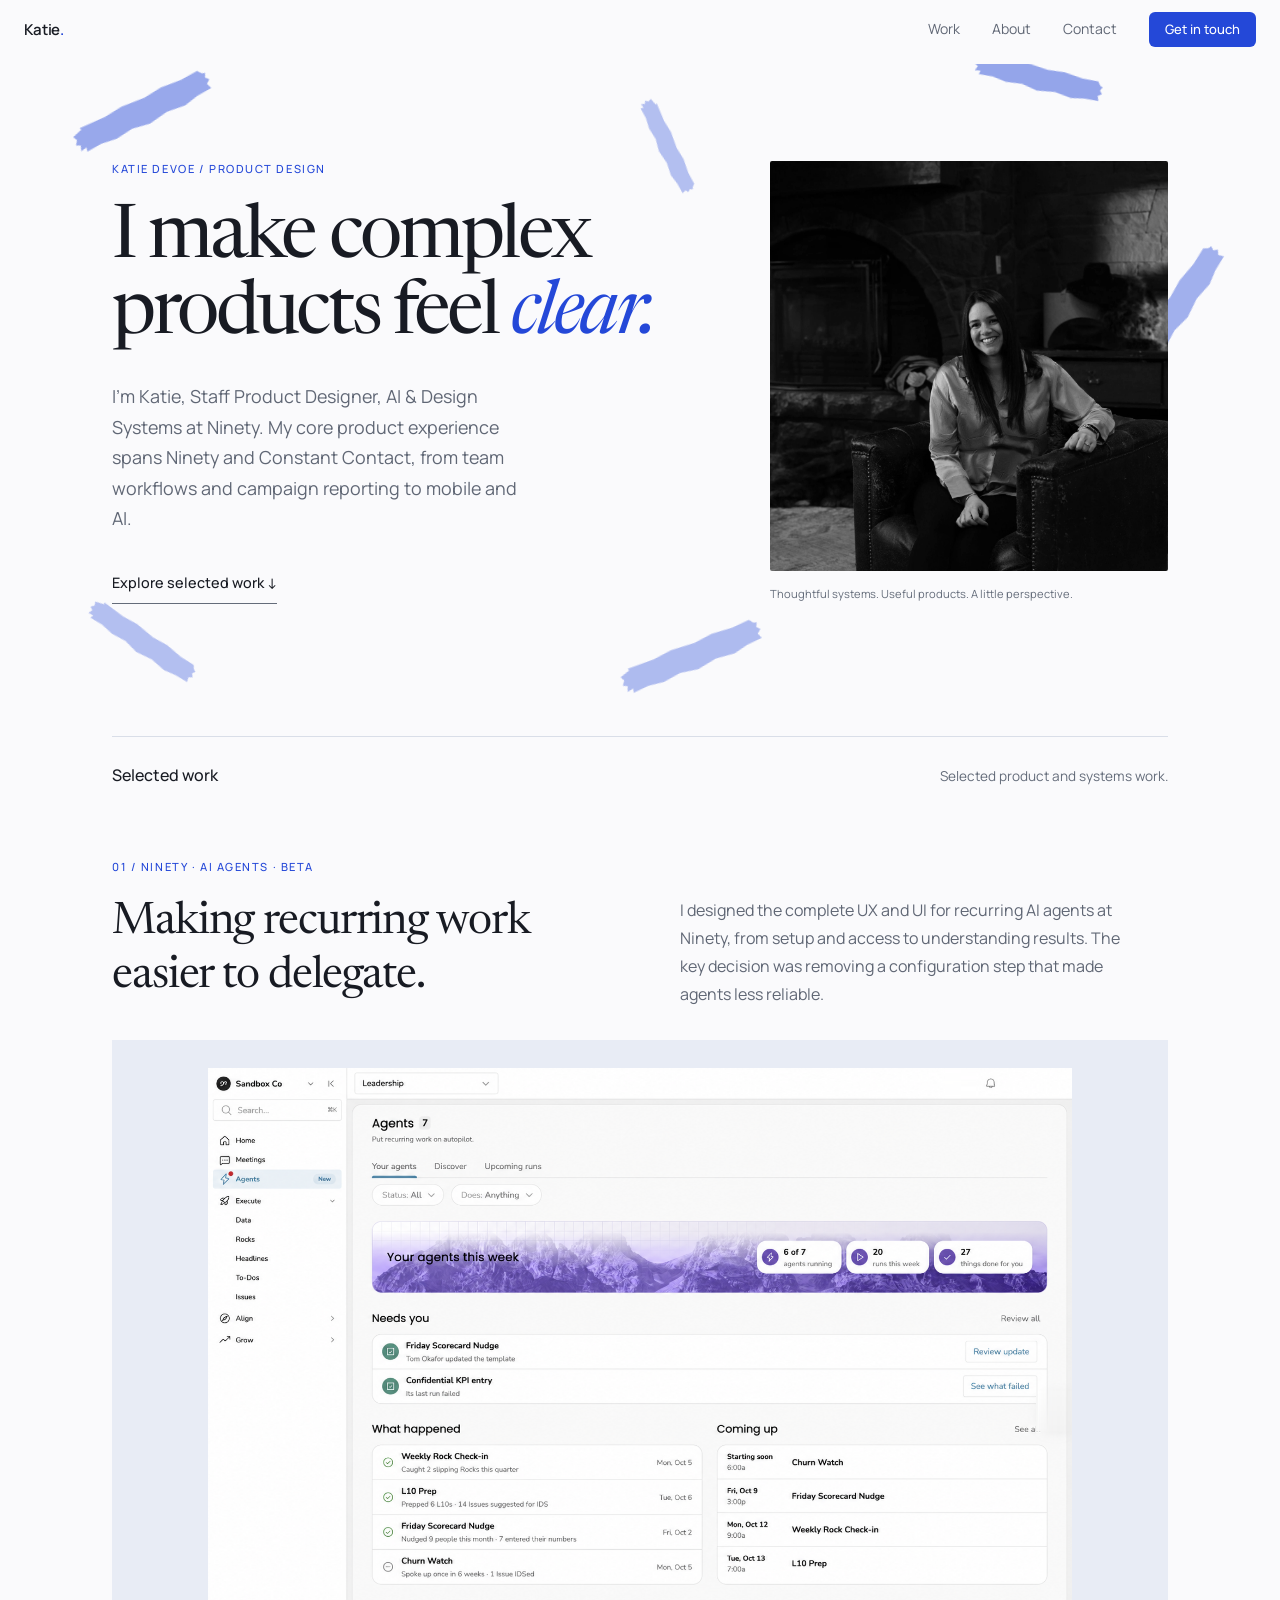
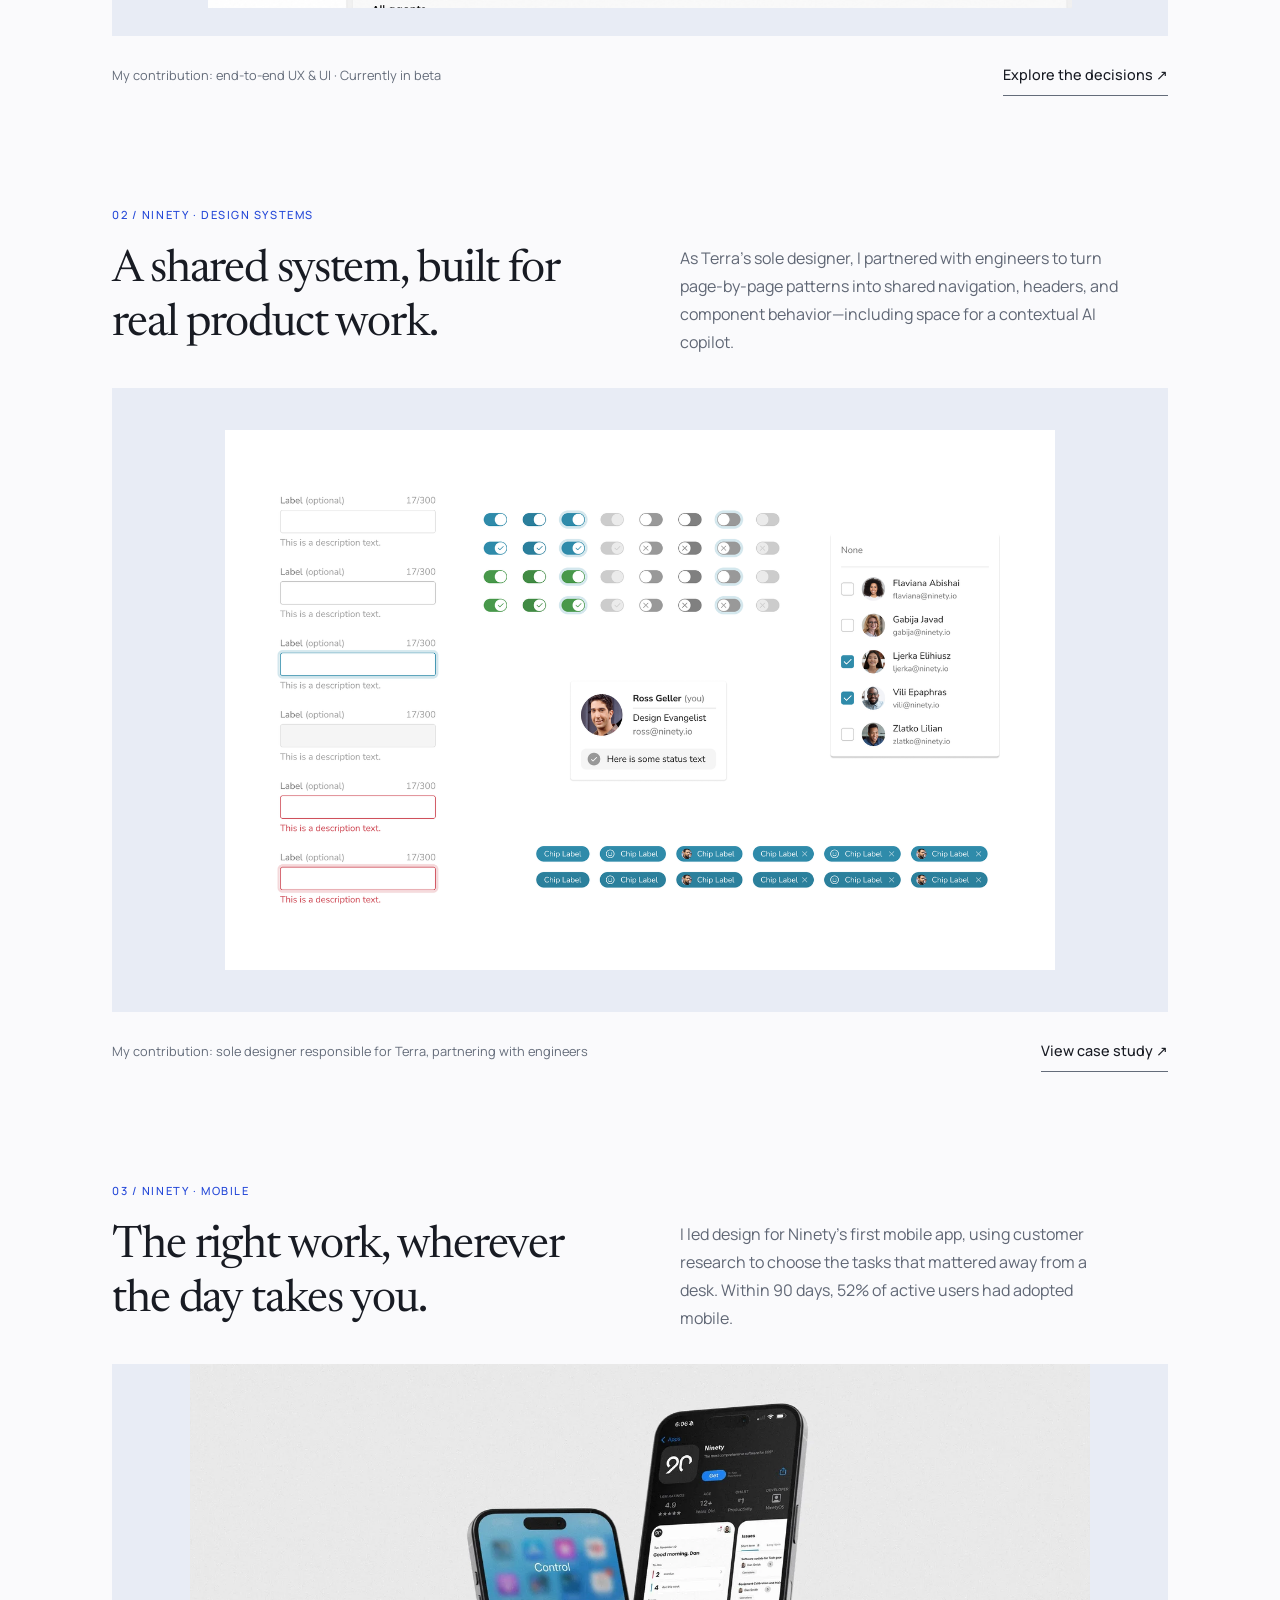
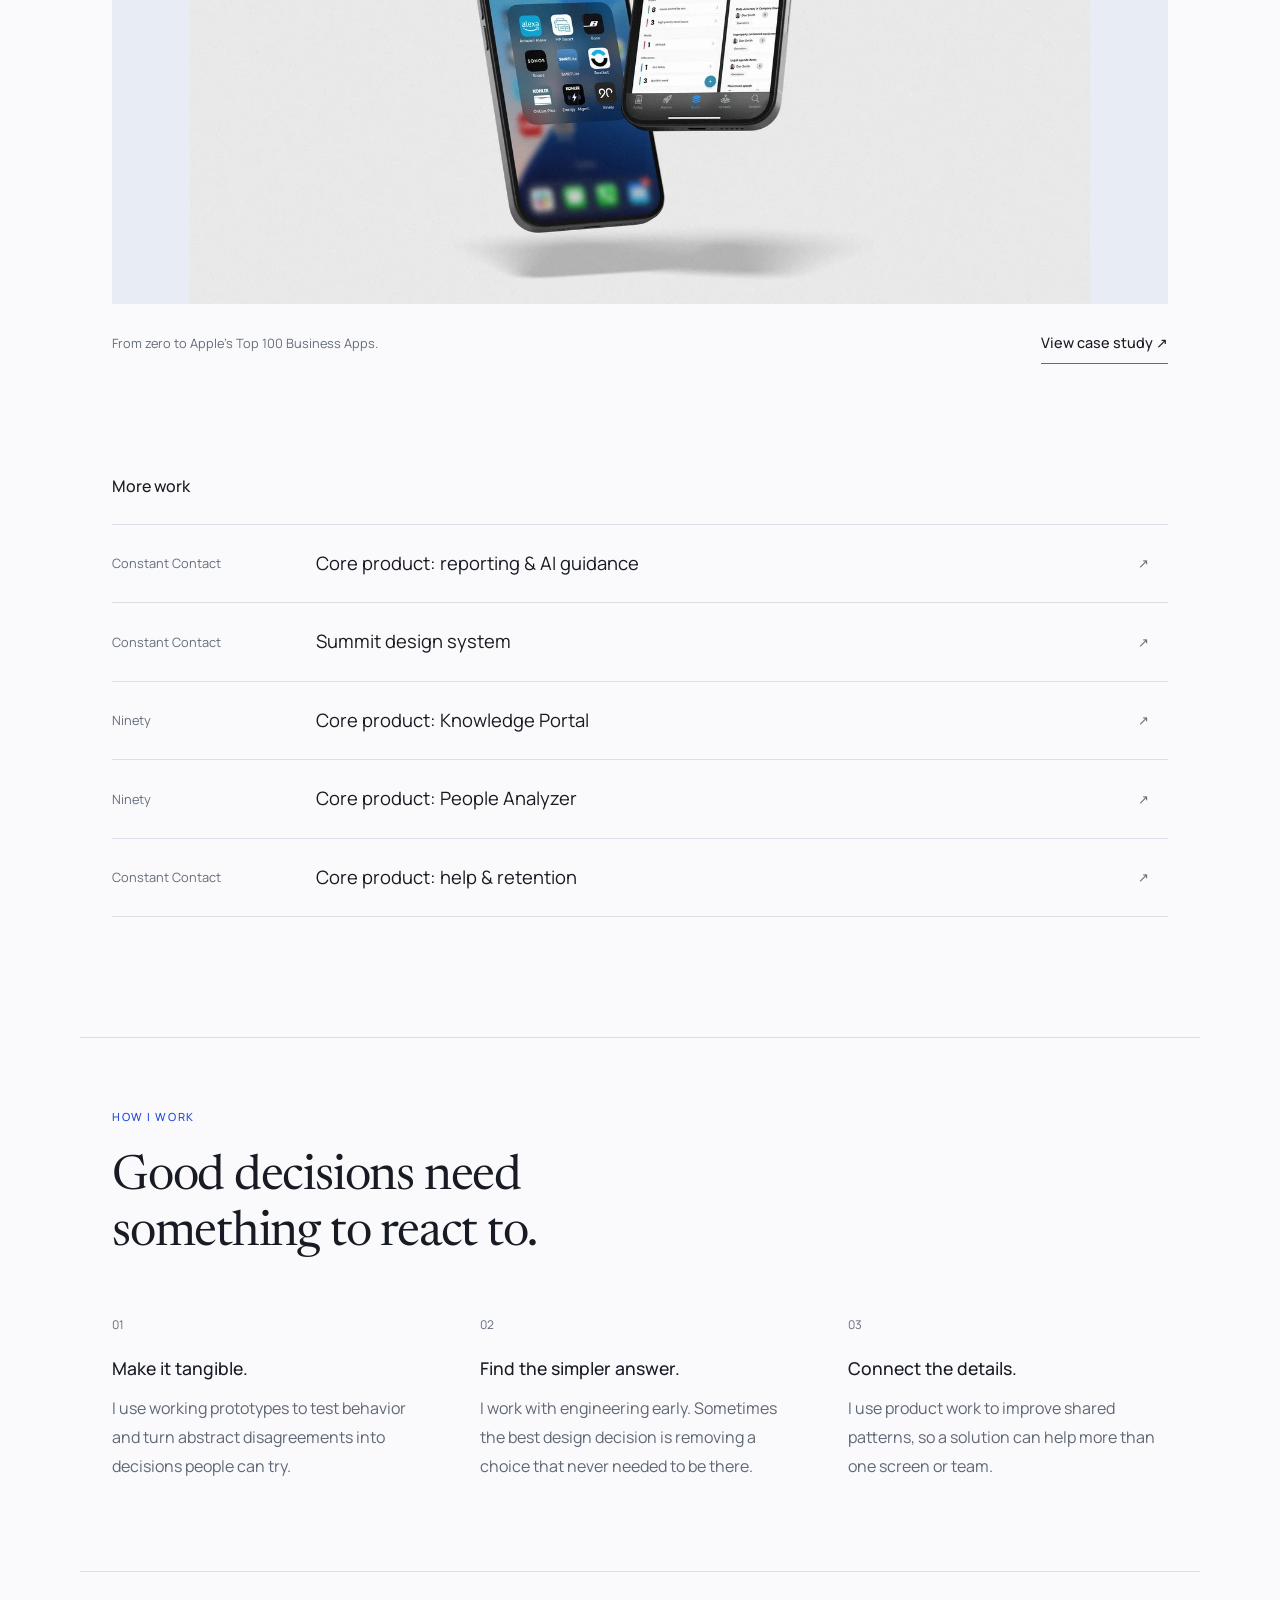
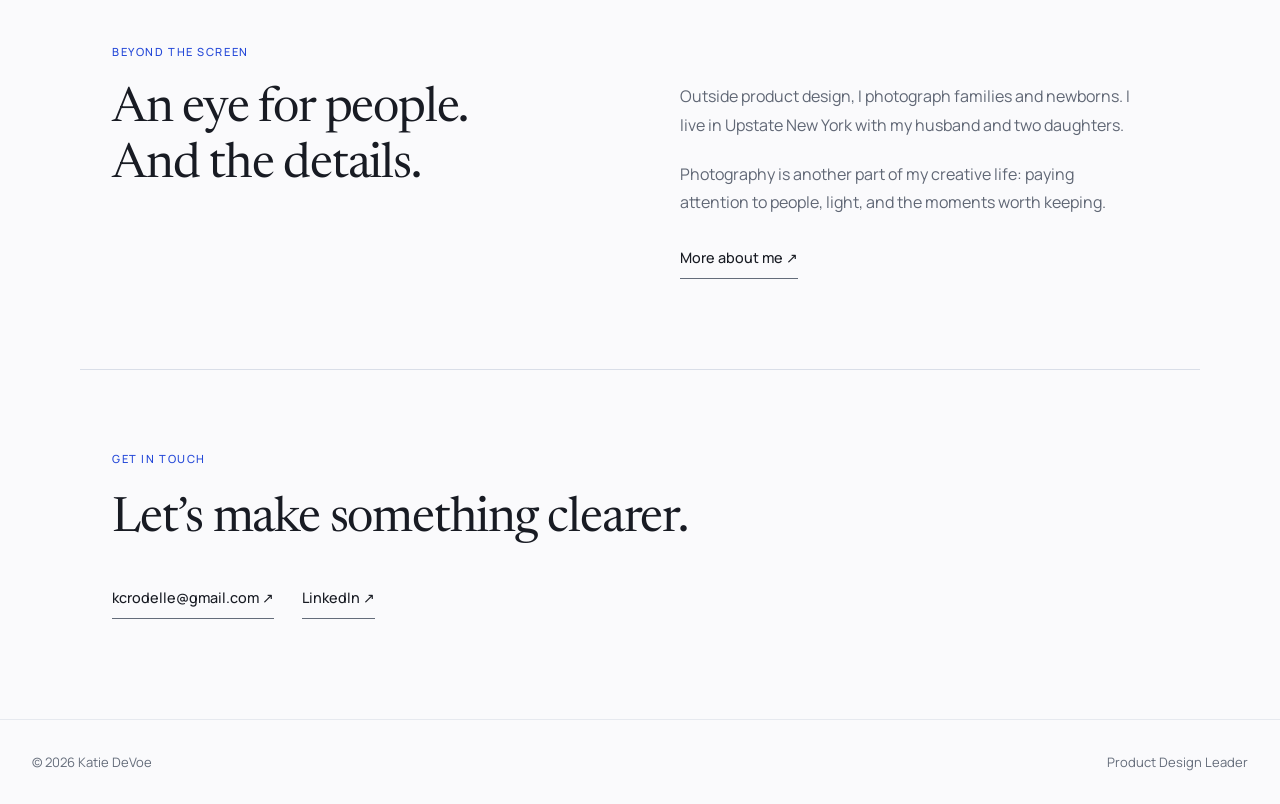
==== commit bc505be5: "Strengthen floating hero motion and update Agents beta status" ====
--- a/index.html
+++ b/index.html
@@ -4,15 +4,15 @@
 <head>
 <meta charset="utf-8"/>
 <meta content="width=device-width, initial-scale=1.0" name="viewport"/>
-<meta content="I’m a Staff Product Designer, AI &amp; Design Systems with core product experience at Ninety and Constant Contact, spanning complex SaaS workflows, reporting, mobile, AI, and design systems." name="description"/>
+<meta content="I’m Staff Product Designer, AI &amp; Design Systems with core product experience at Ninety and Constant Contact, spanning complex SaaS workflows, reporting, mobile, AI, and design systems." name="description"/>
 <title>Katie DeVoe — Staff Product Designer, AI &amp; Design Systems</title>
 <link href="https://fonts.googleapis.com" rel="preconnect"/>
 <link crossorigin="" href="https://fonts.gstatic.com" rel="preconnect"/>
 <link href="https://fonts.googleapis.com/css2?family=Manrope:wght@400;500;600;700&amp;family=Newsreader:ital,wght@0,400;0,500;0,600;1,400;1,500&amp;display=swap" rel="stylesheet"/>
 <link href="css/styles.css" rel="stylesheet"/>
-<link href="css/editorial.css?v=7" rel="stylesheet"/>
+<link href="css/editorial.css?v=11" rel="stylesheet"/>
 <link href="/favicon.svg?v=2" rel="icon" type="image/svg+xml"/>
 <link href="/favicon.ico?v=2" rel="icon" sizes="32x32" type="image/x-icon"/>
 <link href="/apple-touch-icon.png?v=2" rel="apple-touch-icon"/>
 </head>
-<body class="editorial-home"><site-nav></site-nav><main><header class="editorial-hero container"><div aria-hidden="true" class="hero-strokes"><span class="hero-stroke stroke-1"><svg fill="currentColor" viewbox="0 0 140 30" xmlns="http://www.w3.org/2000/svg"><path d="M2 8 12 5 11 3 37 4 55 2 78 4 96 2 116 4 133 3 136 7 139 8 137 12 140 15 136 18 138 23 123 24 109 27 91 25 72 28 55 25 38 27 23 25 8 26 9 22 3 23 5 18 1 16 4 12Z"></path></svg></span><span class="hero-stroke stroke-2"><svg fill="currentColor" viewbox="0 0 140 30" xmlns="http://www.w3.org/2000/svg"><path d="M2 8 12 5 11 3 37 4 55 2 78 4 96 2 116 4 133 3 136 7 139 8 137 12 140 15 136 18 138 23 123 24 109 27 91 25 72 28 55 25 38 27 23 25 8 26 9 22 3 23 5 18 1 16 4 12Z"></path></svg></span><span class="hero-stroke stroke-3"><svg fill="currentColor" viewbox="0 0 140 30" xmlns="http://www.w3.org/2000/svg"><path d="M2 8 12 5 11 3 37 4 55 2 78 4 96 2 116 4 133 3 136 7 139 8 137 12 140 15 136 18 138 23 123 24 109 27 91 25 72 28 55 25 38 27 23 25 8 26 9 22 3 23 5 18 1 16 4 12Z"></path></svg></span><span class="hero-stroke stroke-4"><svg fill="currentColor" viewbox="0 0 140 30" xmlns="http://www.w3.org/2000/svg"><path d="M2 8 12 5 11 3 37 4 55 2 78 4 96 2 116 4 133 3 136 7 139 8 137 12 140 15 136 18 138 23 123 24 109 27 91 25 72 28 55 25 38 27 23 25 8 26 9 22 3 23 5 18 1 16 4 12Z"></path></svg></span><span class="hero-stroke stroke-5"><svg fill="currentColor" viewbox="0 0 140 30" xmlns="http://www.w3.org/2000/svg"><path d="M2 8 12 5 11 3 37 4 55 2 78 4 96 2 116 4 133 3 136 7 139 8 137 12 140 15 136 18 138 23 123 24 109 27 91 25 72 28 55 25 38 27 23 25 8 26 9 22 3 23 5 18 1 16 4 12Z"></path></svg></span><span class="hero-stroke stroke-6"><svg fill="currentColor" viewbox="0 0 140 30" xmlns="http://www.w3.org/2000/svg"><path d="M2 8 12 5 11 3 37 4 55 2 78 4 96 2 116 4 133 3 136 7 139 8 137 12 140 15 136 18 138 23 123 24 109 27 91 25 72 28 55 25 38 27 23 25 8 26 9 22 3 23 5 18 1 16 4 12Z"></path></svg></span></div><div><p class="eyebrow">Katie DeVoe / Product design</p><h1>I make complex<br/>products feel <em>clear.</em></h1><p class="intro-copy">I’m Katie, a Staff Product Designer, AI &amp; Design Systems at Ninety. My core product experience spans Ninety and Constant Contact, from team workflows and campaign reporting to mobile and AI.</p><a class="text-link" href="#work">Explore selected work ↓</a></div><figure class="portrait"><img alt="Katie DeVoe" height="580" src="images/katie-portrait.jpg" width="480"/><figcaption>Thoughtful systems. Useful products. A little perspective.</figcaption></figure></header><section aria-labelledby="selected-title" class="container selected-work" id="work"><div class="section-heading"><h2 id="selected-title">Selected work</h2><p>Selected product and systems work.</p></div><article class="selected-project"><div class="project-heading"><p class="eyebrow">01 / Ninety · AI agents · Alpha</p><h3><a href="agents-case-study.html">Making recurring work easier to delegate.</a></h3><p>I designed the complete UX and UI for recurring AI agents at Ninety, from setup and access to understanding results. The key decision was removing a configuration step that made agents less reliable.</p></div><a aria-label="Explore Making recurring work easier to delegate." class="project-image" href="agents-case-study.html"><img alt="Updated Ninety overview with weekly activity, attention, and upcoming runs" loading="lazy" src="images/agents/clean-v3/agents-nov16-overview.png?v=4"/></a><div class="project-caption"><p>My contribution: end-to-end UX &amp; UI · Shipped to alpha</p><a class="text-link" href="agents-case-study.html">Explore the decisions ↗</a></div></article><article class="selected-project"><div class="project-heading"><p class="eyebrow">02 / Ninety · Design systems</p><h3><a href="terra-design-system.html">A shared system, built for real product work.</a></h3><p>As Terra’s sole designer, I partnered with engineers to turn page-by-page patterns into shared navigation, headers, and component behavior—including space for a contextual AI copilot.</p></div><a aria-label="Explore A shared system, built for real product work." class="project-image" href="terra-design-system.html"><img alt="Terra form fields, switches, chips, and component states" loading="lazy" src="images/terra/examples.png"/></a><div class="project-caption"><p>My contribution: sole designer responsible for Terra, partnering with engineers</p><a class="text-link" href="terra-design-system.html">View case study ↗</a></div></article><article class="selected-project"><div class="project-heading"><p class="eyebrow">03 / Ninety · Mobile</p><h3><a href="ninety-mobile.html">The right work, wherever the day takes you.</a></h3><p>I led design for Ninety’s first mobile app, using customer research to choose the tasks that mattered away from a desk. Within 90 days, 52% of active users had adopted mobile.</p></div><a aria-label="Explore The right work, wherever the day takes you." class="project-image" href="ninety-mobile.html"><img alt="Ninety mobile app displayed on two phones" loading="lazy" src="images/ninety-mobile/hero.jpg"/></a><div class="project-caption"><p>From zero to Apple’s Top 100 Business Apps.</p><a class="text-link" href="ninety-mobile.html">View case study ↗</a></div></article></section><section aria-labelledby="more-title" class="container more-work"><h2 id="more-title">More work</h2><div><a href="ai-assistant-case-study.html"><span>Constant Contact</span><h3>Core product: reporting &amp; AI guidance</h3><span aria-hidden="true">↗</span></a><a href="summit-design-system.html"><span>Constant Contact</span><h3>Summit design system</h3><span aria-hidden="true">↗</span></a><a href="knowledge-portal.html"><span>Ninety</span><h3>Core product: Knowledge Portal</h3><span aria-hidden="true">↗</span></a><a href="people-analyzer.html"><span>Ninety</span><h3>Core product: People Analyzer</h3><span aria-hidden="true">↗</span></a><a href="help-panel-case-study.html"><span>Constant Contact</span><h3>Core product: help &amp; retention</h3><span aria-hidden="true">↗</span></a></div></section><section class="container working-section" id="how-i-work"><p class="eyebrow">How I work</p><h2>Good decisions need<br/>something to react to.</h2><div class="working-columns"><article><span>01</span><h3>Make it tangible.</h3><p>I use working prototypes to test behavior and turn abstract disagreements into decisions people can try.</p></article><article><span>02</span><h3>Find the simpler answer.</h3><p>I work with engineering early. Sometimes the best design decision is removing a choice that never needed to be there.</p></article><article><span>03</span><h3>Connect the details.</h3><p>I use product work to improve shared patterns, so a solution can help more than one screen or team.</p></article></div></section><span id="experience"></span><section class="container personal-section" id="about"><p class="eyebrow">Beyond the screen</p><h2>An eye for people.<br/>And the details.</h2><div><p>Outside product design, I photograph families and newborns. I live in Upstate New York with my husband and two daughters.</p><p>Photography is another part of my creative life: paying attention to people, light, and the moments worth keeping.</p><a class="text-link" href="about.html">More about me ↗</a></div></section><section class="container editorial-contact" id="contact"><p class="eyebrow">Get in touch</p><h2>Let’s make something clearer.</h2><a class="text-link" href="mailto:kcrodelle@gmail.com">kcrodelle@gmail.com ↗</a><a class="text-link" href="https://www.linkedin.com/in/katie-devoe-uxc-971430b2/" rel="noopener noreferrer" target="_blank">LinkedIn ↗</a></section></main><site-footer></site-footer><script src="js/site.js?v=10"></script><script src="js/main.js"></script></body></html>+<body class="editorial-home"><site-nav></site-nav><main><header class="editorial-hero container"><div aria-hidden="true" class="hero-strokes"><span class="hero-stroke stroke-1"><svg fill="currentColor" viewbox="0 0 140 30" xmlns="http://www.w3.org/2000/svg"><path d="M2 8 12 5 11 3 37 4 55 2 78 4 96 2 116 4 133 3 136 7 139 8 137 12 140 15 136 18 138 23 123 24 109 27 91 25 72 28 55 25 38 27 23 25 8 26 9 22 3 23 5 18 1 16 4 12Z"></path></svg></span><span class="hero-stroke stroke-2"><svg fill="currentColor" viewbox="0 0 140 30" xmlns="http://www.w3.org/2000/svg"><path d="M2 8 12 5 11 3 37 4 55 2 78 4 96 2 116 4 133 3 136 7 139 8 137 12 140 15 136 18 138 23 123 24 109 27 91 25 72 28 55 25 38 27 23 25 8 26 9 22 3 23 5 18 1 16 4 12Z"></path></svg></span><span class="hero-stroke stroke-3"><svg fill="currentColor" viewbox="0 0 140 30" xmlns="http://www.w3.org/2000/svg"><path d="M2 8 12 5 11 3 37 4 55 2 78 4 96 2 116 4 133 3 136 7 139 8 137 12 140 15 136 18 138 23 123 24 109 27 91 25 72 28 55 25 38 27 23 25 8 26 9 22 3 23 5 18 1 16 4 12Z"></path></svg></span><span class="hero-stroke stroke-4"><svg fill="currentColor" viewbox="0 0 140 30" xmlns="http://www.w3.org/2000/svg"><path d="M2 8 12 5 11 3 37 4 55 2 78 4 96 2 116 4 133 3 136 7 139 8 137 12 140 15 136 18 138 23 123 24 109 27 91 25 72 28 55 25 38 27 23 25 8 26 9 22 3 23 5 18 1 16 4 12Z"></path></svg></span><span class="hero-stroke stroke-5"><svg fill="currentColor" viewbox="0 0 140 30" xmlns="http://www.w3.org/2000/svg"><path d="M2 8 12 5 11 3 37 4 55 2 78 4 96 2 116 4 133 3 136 7 139 8 137 12 140 15 136 18 138 23 123 24 109 27 91 25 72 28 55 25 38 27 23 25 8 26 9 22 3 23 5 18 1 16 4 12Z"></path></svg></span><span class="hero-stroke stroke-6"><svg fill="currentColor" viewbox="0 0 140 30" xmlns="http://www.w3.org/2000/svg"><path d="M2 8 12 5 11 3 37 4 55 2 78 4 96 2 116 4 133 3 136 7 139 8 137 12 140 15 136 18 138 23 123 24 109 27 91 25 72 28 55 25 38 27 23 25 8 26 9 22 3 23 5 18 1 16 4 12Z"></path></svg></span></div><div><p class="eyebrow">Katie DeVoe / Product design</p><h1>I make complex<br/>products feel <em>clear.</em></h1><p class="intro-copy">I’m Katie, Staff Product Designer, AI &amp; Design Systems at Ninety. My core product experience spans Ninety and Constant Contact, from team workflows and campaign reporting to mobile and AI.</p><a class="text-link" href="#work">Explore selected work ↓</a></div><figure class="portrait"><img alt="Katie DeVoe" height="580" src="images/katie-portrait.jpg" width="480"/><figcaption>Thoughtful systems. Useful products. A little perspective.</figcaption></figure></header><section aria-labelledby="selected-title" class="container selected-work" id="work"><div class="section-heading"><h2 id="selected-title">Selected work</h2><p>Selected product and systems work.</p></div><article class="selected-project"><div class="project-heading"><p class="eyebrow">01 / Ninety · AI agents · Beta</p><h3><a href="agents-case-study.html">Making recurring work easier to delegate.</a></h3><p>I designed the complete UX and UI for recurring AI agents at Ninety, from setup and access to understanding results. The key decision was removing a configuration step that made agents less reliable.</p></div><a aria-label="Explore Making recurring work easier to delegate." class="project-image" href="agents-case-study.html"><img alt="Updated Ninety overview with weekly activity, attention, and upcoming runs" loading="lazy" src="images/agents/clean-v3/agents-nov16-overview.png?v=4"/></a><div class="project-caption"><p>My contribution: end-to-end UX &amp; UI · Currently in beta</p><a class="text-link" href="agents-case-study.html">Explore the decisions ↗</a></div></article><article class="selected-project"><div class="project-heading"><p class="eyebrow">02 / Ninety · Design systems</p><h3><a href="terra-design-system.html">A shared system, built for real product work.</a></h3><p>As Terra’s sole designer, I partnered with engineers to turn page-by-page patterns into shared navigation, headers, and component behavior—including space for a contextual AI copilot.</p></div><a aria-label="Explore A shared system, built for real product work." class="project-image" href="terra-design-system.html"><img alt="Terra form fields, switches, chips, and component states" loading="lazy" src="images/terra/examples.png"/></a><div class="project-caption"><p>My contribution: sole designer responsible for Terra, partnering with engineers</p><a class="text-link" href="terra-design-system.html">View case study ↗</a></div></article><article class="selected-project"><div class="project-heading"><p class="eyebrow">03 / Ninety · Mobile</p><h3><a href="ninety-mobile.html">The right work, wherever the day takes you.</a></h3><p>I led design for Ninety’s first mobile app, using customer research to choose the tasks that mattered away from a desk. Within 90 days, 52% of active users had adopted mobile.</p></div><a aria-label="Explore The right work, wherever the day takes you." class="project-image" href="ninety-mobile.html"><img alt="Ninety mobile app displayed on two phones" loading="lazy" src="images/ninety-mobile/hero.jpg"/></a><div class="project-caption"><p>From zero to Apple’s Top 100 Business Apps.</p><a class="text-link" href="ninety-mobile.html">View case study ↗</a></div></article></section><section aria-labelledby="more-title" class="container more-work"><h2 id="more-title">More work</h2><div><a href="ai-assistant-case-study.html"><span>Constant Contact</span><h3>Core product: reporting &amp; AI guidance</h3><span aria-hidden="true">↗</span></a><a href="summit-design-system.html"><span>Constant Contact</span><h3>Summit design system</h3><span aria-hidden="true">↗</span></a><a href="knowledge-portal.html"><span>Ninety</span><h3>Core product: Knowledge Portal</h3><span aria-hidden="true">↗</span></a><a href="people-analyzer.html"><span>Ninety</span><h3>Core product: People Analyzer</h3><span aria-hidden="true">↗</span></a><a href="help-panel-case-study.html"><span>Constant Contact</span><h3>Core product: help &amp; retention</h3><span aria-hidden="true">↗</span></a></div></section><section class="container working-section" id="how-i-work"><p class="eyebrow">How I work</p><h2>Good decisions need<br/>something to react to.</h2><div class="working-columns"><article><span>01</span><h3>Make it tangible.</h3><p>I use working prototypes to test behavior and turn abstract disagreements into decisions people can try.</p></article><article><span>02</span><h3>Find the simpler answer.</h3><p>I work with engineering early. Sometimes the best design decision is removing a choice that never needed to be there.</p></article><article><span>03</span><h3>Connect the details.</h3><p>I use product work to improve shared patterns, so a solution can help more than one screen or team.</p></article></div></section><span id="experience"></span><section class="container personal-section" id="about"><p class="eyebrow">Beyond the screen</p><h2>An eye for people.<br/>And the details.</h2><div><p>Outside product design, I photograph families and newborns. I live in Upstate New York with my husband and two daughters.</p><p>Photography is another part of my creative life: paying attention to people, light, and the moments worth keeping.</p><a class="text-link" href="about.html">More about me ↗</a></div></section><section class="container editorial-contact" id="contact"><p class="eyebrow">Get in touch</p><h2>Let’s make something clearer.</h2><a class="text-link" href="mailto:kcrodelle@gmail.com">kcrodelle@gmail.com ↗</a><a class="text-link" href="https://www.linkedin.com/in/katie-devoe-uxc-971430b2/" rel="noopener noreferrer" target="_blank">LinkedIn ↗</a></section></main><site-footer></site-footer><script src="js/site.js?v=11"></script><script src="js/main.js"></script></body></html>
--- a/css/editorial.css
+++ b/css/editorial.css
@@ -7,7 +7,7 @@
 #work,#contact{scroll-margin-top:90px}
 @media(max-width:600px){.credential-item{display:block}.credential-right{margin-top:8px;min-width:0}.credential-title{overflow-wrap:anywhere}}
 
-/* A new editorial voice, with restrained strokes around the introduction. */
+/* Floating blue strokes frame the introduction. */
 .editorial-hero{position:relative;isolation:isolate;padding-bottom:132px}
 .editorial-hero>div:not(.hero-strokes),.editorial-hero>.portrait{position:relative;z-index:1}
 .editorial-hero h1{font-family:'Newsreader',Georgia,serif;font-weight:400;letter-spacing:-.045em;font-size:clamp(3rem,5.8vw,5.1rem);line-height:1.02}
@@ -16,20 +16,21 @@
 .project-heading h3{font-size:clamp(2rem,3.5vw,3rem)}
 .cs-title{font-family:'Newsreader',Georgia,serif;font-weight:500;letter-spacing:-.035em;font-size:clamp(2.6rem,5vw,4.1rem)}
 .hero-strokes{position:absolute;inset:64px -50px 30px;z-index:0;pointer-events:none;overflow:hidden}
-.hero-stroke{position:absolute;display:block;width:110px;color:var(--accent);opacity:.12;animation:stroke-drift 4s ease-in-out 1 both;transform:rotate(var(--turn))}
+
+.hero-stroke{position:absolute;display:block;width:150px;color:var(--accent);opacity:.34;animation:stroke-drift 8s ease-in-out infinite alternate;transform:rotate(var(--turn));will-change:transform}
 .hero-stroke svg{display:block;width:100%;height:auto}
-.stroke-1{left:3%;top:5%;--turn:-26deg;animation-delay:0s;opacity:.22}
-.stroke-2{left:48%;top:11%;--turn:65deg;width:72px;animation-duration:4s;animation-delay:0s}
-.stroke-3{right:0;top:36%;--turn:-55deg;animation-duration:4s;animation-delay:0s;opacity:.2}
-.stroke-4{left:4%;bottom:8%;--turn:35deg;width:90px;animation-duration:4s;animation-delay:0s}
-.stroke-5{left:49%;bottom:15%;--turn:-22deg;animation-duration:4s;animation-delay:0s;opacity:.17}
-.stroke-6{right:12%;top:0;--turn:14deg;width:95px;animation-duration:4s;animation-delay:0s;opacity:.25}
-@keyframes stroke-drift{0%{transform:translate(-9px,0) rotate(calc(var(--turn) - 7deg))}50%{transform:translate(7px,12px) rotate(calc(var(--turn) + 4deg))}100%{transform:translate(14px,-10px) rotate(calc(var(--turn) + 12deg))}}
+.stroke-1{left:3%;top:5%;--turn:-26deg;animation-delay:-2s;opacity:.46}
+.stroke-2{left:48%;top:11%;--turn:65deg;width:102px;animation-duration:9s;animation-delay:-5s}
+.stroke-3{right:0;top:36%;--turn:-55deg;animation-duration:7s;animation-delay:-3s;opacity:.42}
+.stroke-4{left:4%;bottom:8%;--turn:35deg;width:125px;animation-duration:8.5s;animation-delay:-6s}
+.stroke-5{left:48%;bottom:5%;--turn:-22deg;animation-duration:9.5s;animation-delay:-1s;opacity:.36}
+.stroke-6{right:12%;top:0;--turn:14deg;width:132px;animation-duration:7.5s;animation-delay:-4s;opacity:.48}
+@keyframes stroke-drift{0%{transform:translate3d(-20px,-14px,0) rotate(calc(var(--turn) - 12deg))}50%{transform:translate3d(8px,22px,0) rotate(calc(var(--turn) + 5deg))}100%{transform:translate3d(24px,-8px,0) rotate(calc(var(--turn) + 16deg))}}
 
 
 
-@media(max-width:600px){.editorial-hero h1{font-size:3.15rem}.editorial-hero{padding-bottom:105px}.hero-strokes{inset:64px -10px 40px}.hero-stroke{width:65px}.stroke-2,.stroke-5{display:none}.stroke-1{left:75%;top:2%}.stroke-3{top:44%}.stroke-4{left:5%;bottom:1%}.stroke-6{right:5%;top:42%;width:65px}}
-@media(prefers-reduced-motion:reduce){.hero-stroke{animation:none}}
+@media(max-width:600px){.editorial-hero h1{font-size:3.15rem}.editorial-hero{padding-bottom:105px}.hero-strokes{inset:64px 0 40px}.hero-stroke{width:92px}.stroke-2,.stroke-5{display:none}.stroke-1{left:75%;top:2%}.stroke-3{top:44%}.stroke-4{left:5%;bottom:1%}.stroke-6{right:5%;top:auto;bottom:3%;width:90px}}
+@media(prefers-reduced-motion:reduce){.hero-stroke{animation:none;will-change:auto}}
 
 /* Decision-led case studies: quiet structure, readable evidence. */
 .decision-grid{display:grid;grid-template-columns:repeat(3,minmax(0,1fr));gap:24px;margin:32px 0}.decision-grid article{border-top:2px solid var(--accent);padding-top:18px}.decision-number{font-size:.72rem;color:var(--accent);letter-spacing:.08em}.decision-grid h3{font-size:1.12rem;line-height:1.4;margin:14px 0 12px;font-weight:600}.decision-grid p,.workflow-comparison p,.system-decisions p{font-size:.94rem;line-height:1.8;color:var(--text-secondary)}.milestone-note{border-left:2px solid var(--accent);padding:4px 0 4px 20px;margin:32px 0 0;display:grid;gap:8px;font-size:.88rem;line-height:1.7}.milestone-note span{color:var(--text-secondary)}.workflow-comparison{display:grid;grid-template-columns:1fr 1fr;gap:32px;margin:28px 0}.workflow-comparison article{padding:24px 0;border-top:1px solid var(--border);border-bottom:1px solid var(--border)}.workflow-comparison article>span{font-size:.73rem;letter-spacing:.08em;text-transform:uppercase;color:var(--text-tertiary)}.workflow-comparison article:last-child>span{color:var(--accent)}.workflow-comparison h3{font-family:'Newsreader',Georgia,serif;font-size:1.7rem;font-weight:400;margin:16px 0}.system-decisions article{padding:30px 0;border-top:1px solid var(--border)}.system-decisions .eyebrow{font-size:.7rem;color:var(--accent);margin-bottom:14px}.system-decisions h3{font-family:'Newsreader',Georgia,serif;font-size:1.85rem;line-height:1.2;font-weight:400;margin-bottom:14px}.system-decisions article>span{display:block;font-size:.82rem;line-height:1.7;color:var(--accent);margin-top:18px}.cs-section-title{font-family:'Newsreader',Georgia,serif;letter-spacing:-.025em;font-weight:400}.case-opening{padding-bottom:24px;border-bottom:1px solid var(--border)}.cs-content{min-width:0}.cs-content section[id]{scroll-margin-top:100px}
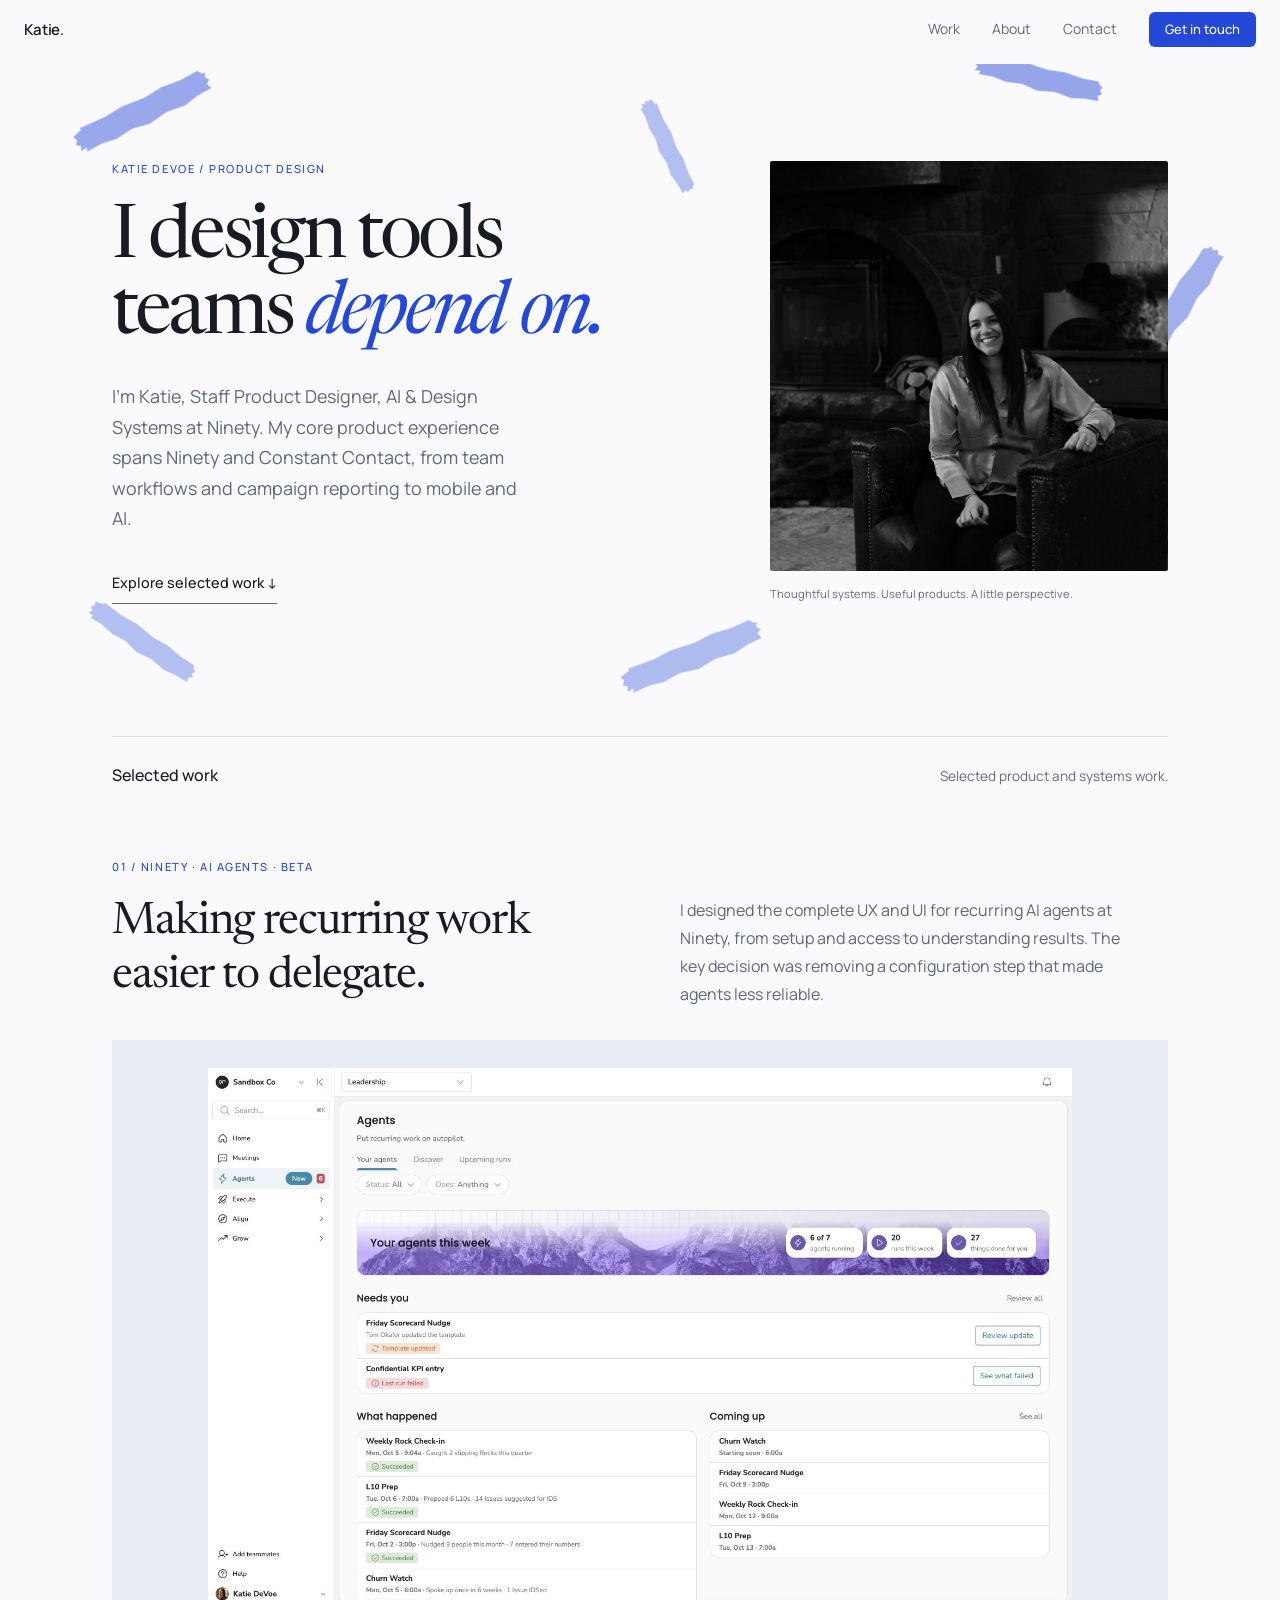
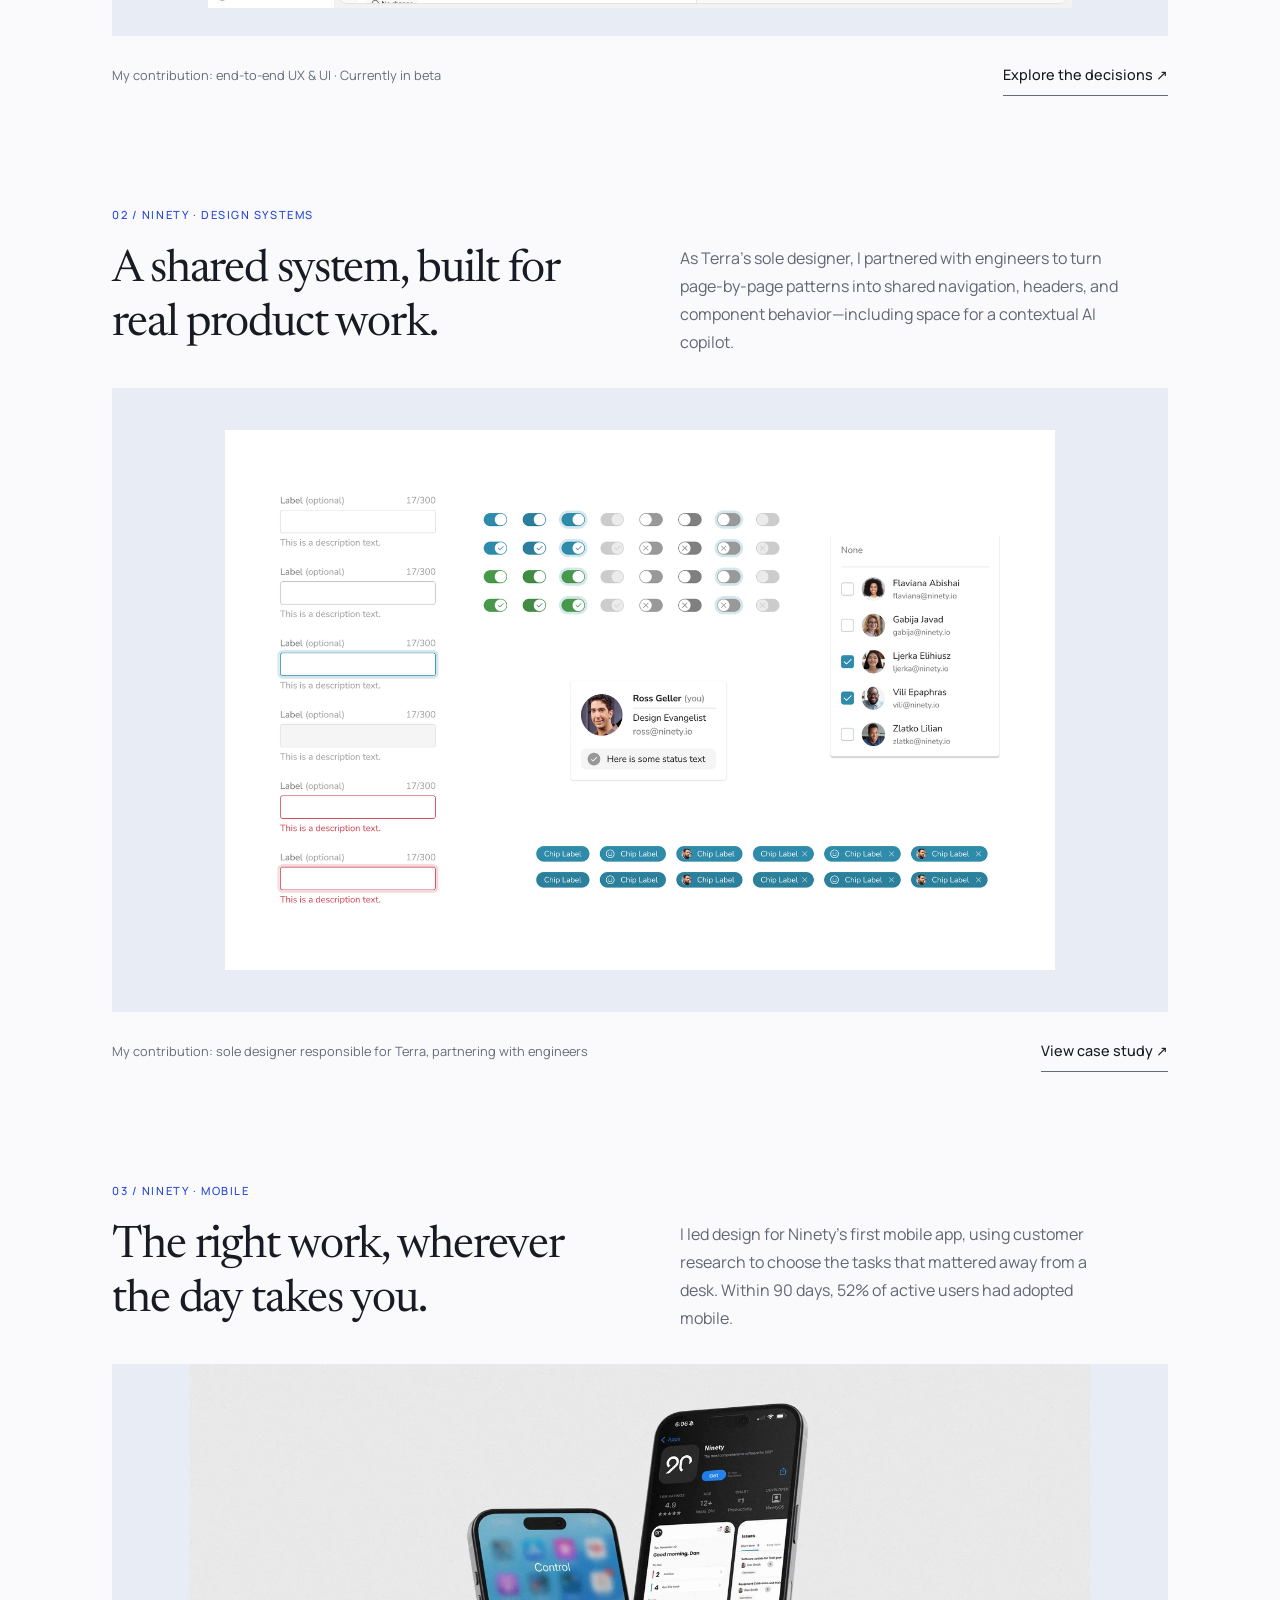
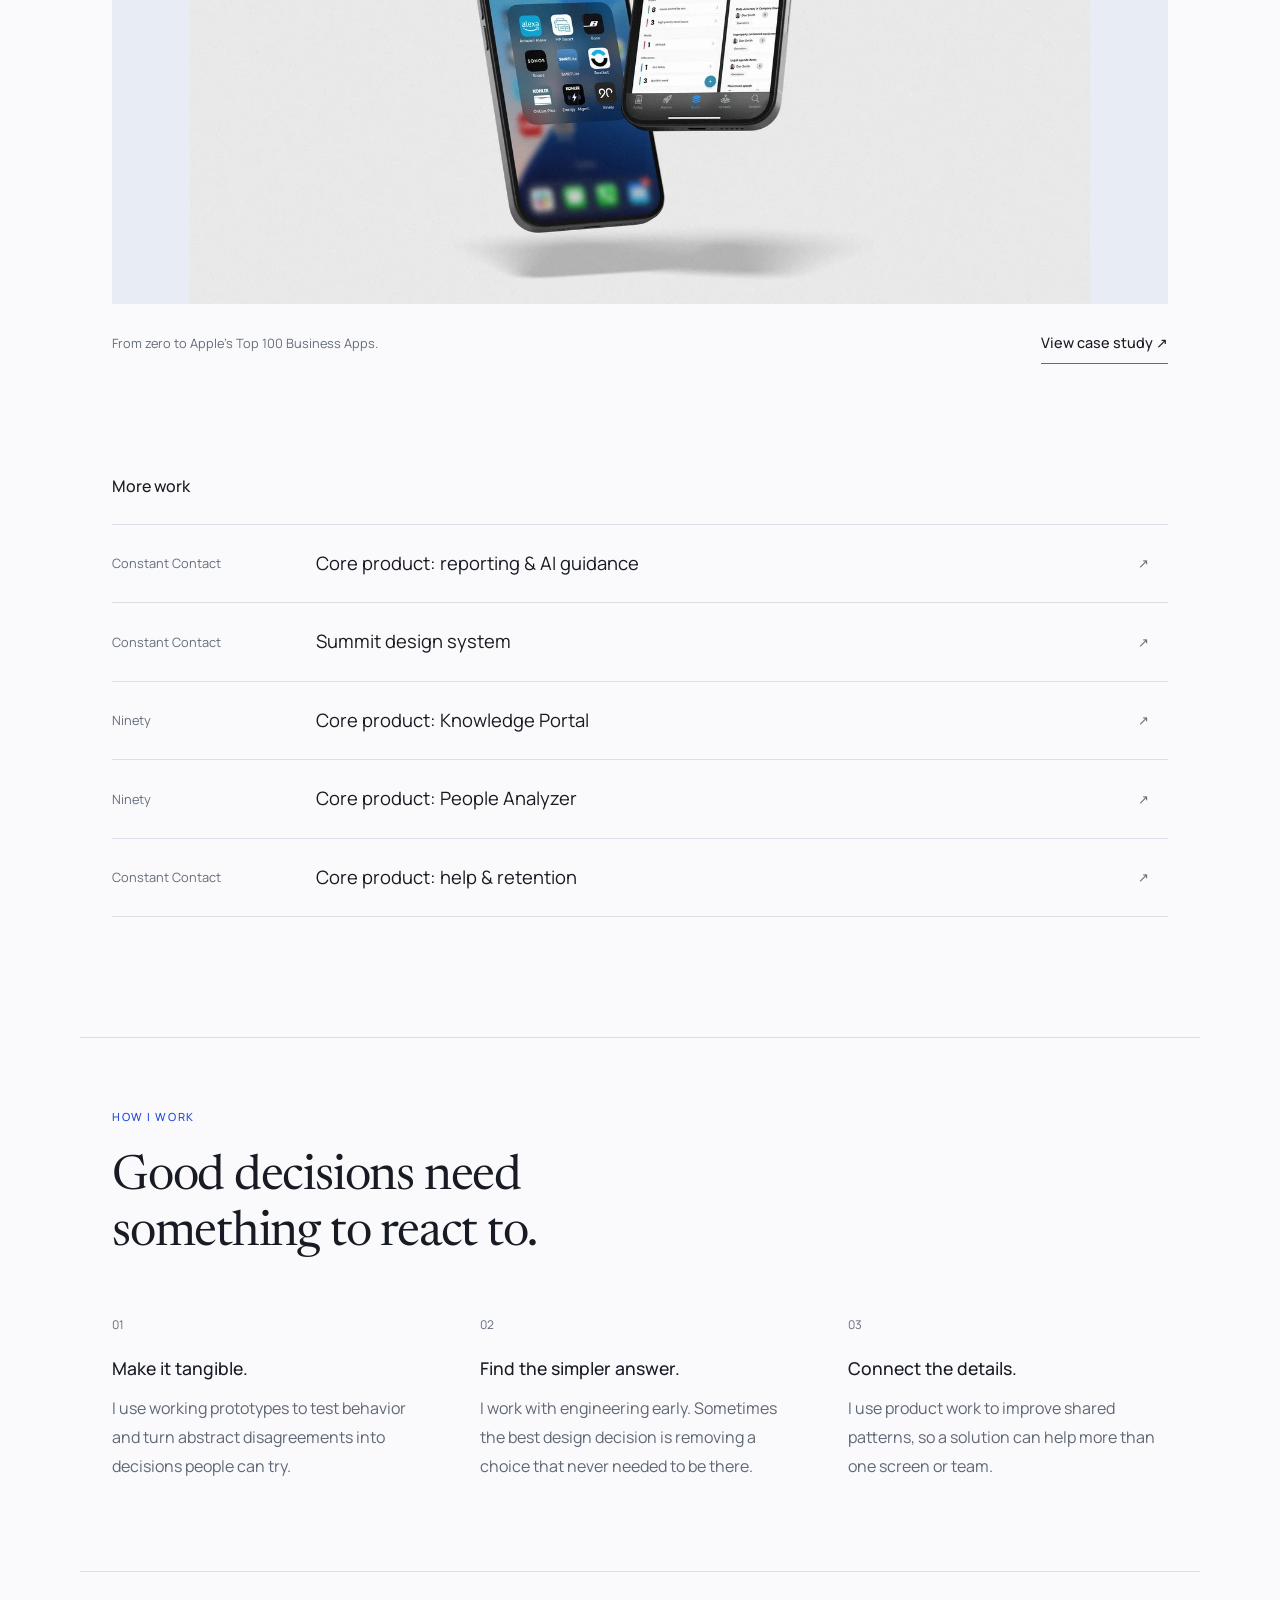
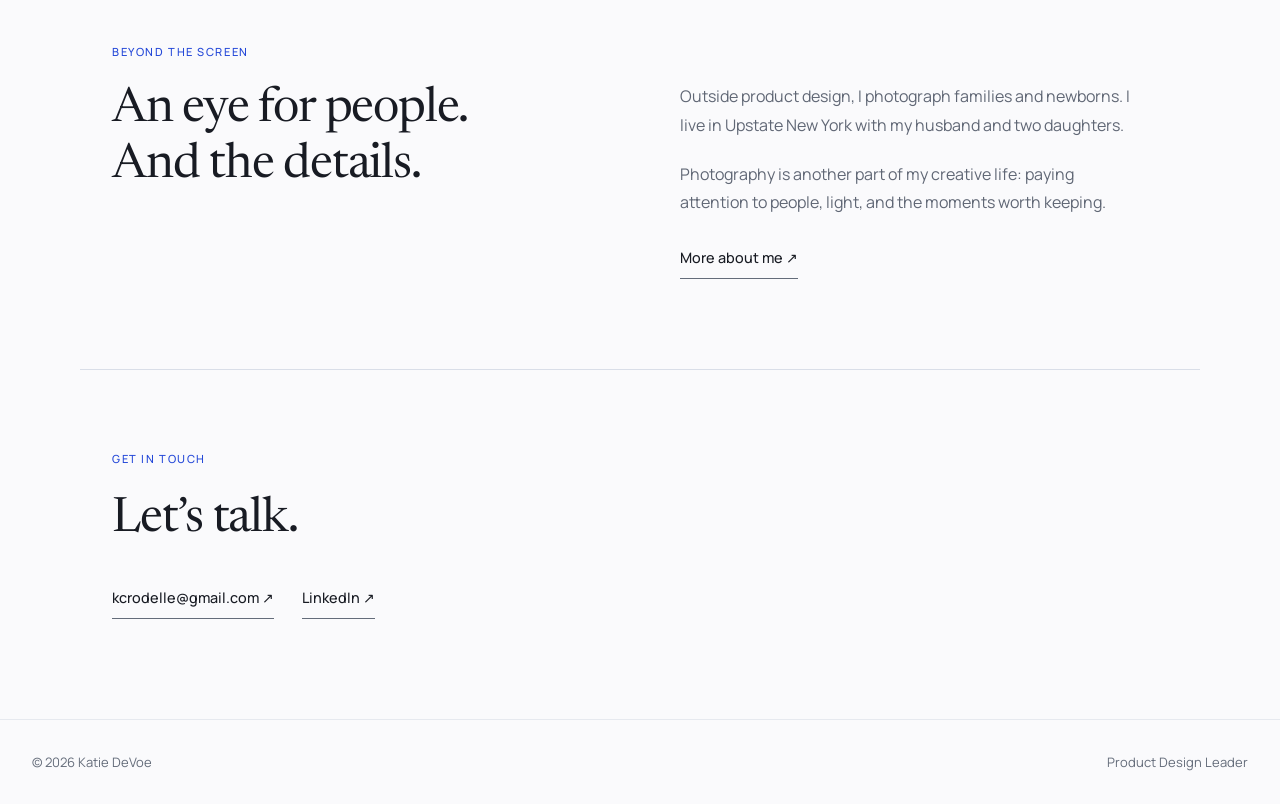
==== commit 54fad9cf: "Refresh Agents visuals from latest prototype and replace clarity headline" ====
--- a/index.html
+++ b/index.html
@@ -15,4 +15,4 @@
 <link href="/favicon.ico?v=2" rel="icon" sizes="32x32" type="image/x-icon"/>
 <link href="/apple-touch-icon.png?v=2" rel="apple-touch-icon"/>
 </head>
-<body class="editorial-home"><site-nav></site-nav><main><header class="editorial-hero container"><div aria-hidden="true" class="hero-strokes"><span class="hero-stroke stroke-1"><svg fill="currentColor" viewbox="0 0 140 30" xmlns="http://www.w3.org/2000/svg"><path d="M2 8 12 5 11 3 37 4 55 2 78 4 96 2 116 4 133 3 136 7 139 8 137 12 140 15 136 18 138 23 123 24 109 27 91 25 72 28 55 25 38 27 23 25 8 26 9 22 3 23 5 18 1 16 4 12Z"></path></svg></span><span class="hero-stroke stroke-2"><svg fill="currentColor" viewbox="0 0 140 30" xmlns="http://www.w3.org/2000/svg"><path d="M2 8 12 5 11 3 37 4 55 2 78 4 96 2 116 4 133 3 136 7 139 8 137 12 140 15 136 18 138 23 123 24 109 27 91 25 72 28 55 25 38 27 23 25 8 26 9 22 3 23 5 18 1 16 4 12Z"></path></svg></span><span class="hero-stroke stroke-3"><svg fill="currentColor" viewbox="0 0 140 30" xmlns="http://www.w3.org/2000/svg"><path d="M2 8 12 5 11 3 37 4 55 2 78 4 96 2 116 4 133 3 136 7 139 8 137 12 140 15 136 18 138 23 123 24 109 27 91 25 72 28 55 25 38 27 23 25 8 26 9 22 3 23 5 18 1 16 4 12Z"></path></svg></span><span class="hero-stroke stroke-4"><svg fill="currentColor" viewbox="0 0 140 30" xmlns="http://www.w3.org/2000/svg"><path d="M2 8 12 5 11 3 37 4 55 2 78 4 96 2 116 4 133 3 136 7 139 8 137 12 140 15 136 18 138 23 123 24 109 27 91 25 72 28 55 25 38 27 23 25 8 26 9 22 3 23 5 18 1 16 4 12Z"></path></svg></span><span class="hero-stroke stroke-5"><svg fill="currentColor" viewbox="0 0 140 30" xmlns="http://www.w3.org/2000/svg"><path d="M2 8 12 5 11 3 37 4 55 2 78 4 96 2 116 4 133 3 136 7 139 8 137 12 140 15 136 18 138 23 123 24 109 27 91 25 72 28 55 25 38 27 23 25 8 26 9 22 3 23 5 18 1 16 4 12Z"></path></svg></span><span class="hero-stroke stroke-6"><svg fill="currentColor" viewbox="0 0 140 30" xmlns="http://www.w3.org/2000/svg"><path d="M2 8 12 5 11 3 37 4 55 2 78 4 96 2 116 4 133 3 136 7 139 8 137 12 140 15 136 18 138 23 123 24 109 27 91 25 72 28 55 25 38 27 23 25 8 26 9 22 3 23 5 18 1 16 4 12Z"></path></svg></span></div><div><p class="eyebrow">Katie DeVoe / Product design</p><h1>I make complex<br/>products feel <em>clear.</em></h1><p class="intro-copy">I’m Katie, Staff Product Designer, AI &amp; Design Systems at Ninety. My core product experience spans Ninety and Constant Contact, from team workflows and campaign reporting to mobile and AI.</p><a class="text-link" href="#work">Explore selected work ↓</a></div><figure class="portrait"><img alt="Katie DeVoe" height="580" src="images/katie-portrait.jpg" width="480"/><figcaption>Thoughtful systems. Useful products. A little perspective.</figcaption></figure></header><section aria-labelledby="selected-title" class="container selected-work" id="work"><div class="section-heading"><h2 id="selected-title">Selected work</h2><p>Selected product and systems work.</p></div><article class="selected-project"><div class="project-heading"><p class="eyebrow">01 / Ninety · AI agents · Beta</p><h3><a href="agents-case-study.html">Making recurring work easier to delegate.</a></h3><p>I designed the complete UX and UI for recurring AI agents at Ninety, from setup and access to understanding results. The key decision was removing a configuration step that made agents less reliable.</p></div><a aria-label="Explore Making recurring work easier to delegate." class="project-image" href="agents-case-study.html"><img alt="Updated Ninety overview with weekly activity, attention, and upcoming runs" loading="lazy" src="images/agents/clean-v3/agents-nov16-overview.png?v=4"/></a><div class="project-caption"><p>My contribution: end-to-end UX &amp; UI · Currently in beta</p><a class="text-link" href="agents-case-study.html">Explore the decisions ↗</a></div></article><article class="selected-project"><div class="project-heading"><p class="eyebrow">02 / Ninety · Design systems</p><h3><a href="terra-design-system.html">A shared system, built for real product work.</a></h3><p>As Terra’s sole designer, I partnered with engineers to turn page-by-page patterns into shared navigation, headers, and component behavior—including space for a contextual AI copilot.</p></div><a aria-label="Explore A shared system, built for real product work." class="project-image" href="terra-design-system.html"><img alt="Terra form fields, switches, chips, and component states" loading="lazy" src="images/terra/examples.png"/></a><div class="project-caption"><p>My contribution: sole designer responsible for Terra, partnering with engineers</p><a class="text-link" href="terra-design-system.html">View case study ↗</a></div></article><article class="selected-project"><div class="project-heading"><p class="eyebrow">03 / Ninety · Mobile</p><h3><a href="ninety-mobile.html">The right work, wherever the day takes you.</a></h3><p>I led design for Ninety’s first mobile app, using customer research to choose the tasks that mattered away from a desk. Within 90 days, 52% of active users had adopted mobile.</p></div><a aria-label="Explore The right work, wherever the day takes you." class="project-image" href="ninety-mobile.html"><img alt="Ninety mobile app displayed on two phones" loading="lazy" src="images/ninety-mobile/hero.jpg"/></a><div class="project-caption"><p>From zero to Apple’s Top 100 Business Apps.</p><a class="text-link" href="ninety-mobile.html">View case study ↗</a></div></article></section><section aria-labelledby="more-title" class="container more-work"><h2 id="more-title">More work</h2><div><a href="ai-assistant-case-study.html"><span>Constant Contact</span><h3>Core product: reporting &amp; AI guidance</h3><span aria-hidden="true">↗</span></a><a href="summit-design-system.html"><span>Constant Contact</span><h3>Summit design system</h3><span aria-hidden="true">↗</span></a><a href="knowledge-portal.html"><span>Ninety</span><h3>Core product: Knowledge Portal</h3><span aria-hidden="true">↗</span></a><a href="people-analyzer.html"><span>Ninety</span><h3>Core product: People Analyzer</h3><span aria-hidden="true">↗</span></a><a href="help-panel-case-study.html"><span>Constant Contact</span><h3>Core product: help &amp; retention</h3><span aria-hidden="true">↗</span></a></div></section><section class="container working-section" id="how-i-work"><p class="eyebrow">How I work</p><h2>Good decisions need<br/>something to react to.</h2><div class="working-columns"><article><span>01</span><h3>Make it tangible.</h3><p>I use working prototypes to test behavior and turn abstract disagreements into decisions people can try.</p></article><article><span>02</span><h3>Find the simpler answer.</h3><p>I work with engineering early. Sometimes the best design decision is removing a choice that never needed to be there.</p></article><article><span>03</span><h3>Connect the details.</h3><p>I use product work to improve shared patterns, so a solution can help more than one screen or team.</p></article></div></section><span id="experience"></span><section class="container personal-section" id="about"><p class="eyebrow">Beyond the screen</p><h2>An eye for people.<br/>And the details.</h2><div><p>Outside product design, I photograph families and newborns. I live in Upstate New York with my husband and two daughters.</p><p>Photography is another part of my creative life: paying attention to people, light, and the moments worth keeping.</p><a class="text-link" href="about.html">More about me ↗</a></div></section><section class="container editorial-contact" id="contact"><p class="eyebrow">Get in touch</p><h2>Let’s make something clearer.</h2><a class="text-link" href="mailto:kcrodelle@gmail.com">kcrodelle@gmail.com ↗</a><a class="text-link" href="https://www.linkedin.com/in/katie-devoe-uxc-971430b2/" rel="noopener noreferrer" target="_blank">LinkedIn ↗</a></section></main><site-footer></site-footer><script src="js/site.js?v=11"></script><script src="js/main.js"></script></body></html>+<body class="editorial-home"><site-nav></site-nav><main><header class="editorial-hero container"><div aria-hidden="true" class="hero-strokes"><span class="hero-stroke stroke-1"><svg fill="currentColor" viewbox="0 0 140 30" xmlns="http://www.w3.org/2000/svg"><path d="M2 8 12 5 11 3 37 4 55 2 78 4 96 2 116 4 133 3 136 7 139 8 137 12 140 15 136 18 138 23 123 24 109 27 91 25 72 28 55 25 38 27 23 25 8 26 9 22 3 23 5 18 1 16 4 12Z"></path></svg></span><span class="hero-stroke stroke-2"><svg fill="currentColor" viewbox="0 0 140 30" xmlns="http://www.w3.org/2000/svg"><path d="M2 8 12 5 11 3 37 4 55 2 78 4 96 2 116 4 133 3 136 7 139 8 137 12 140 15 136 18 138 23 123 24 109 27 91 25 72 28 55 25 38 27 23 25 8 26 9 22 3 23 5 18 1 16 4 12Z"></path></svg></span><span class="hero-stroke stroke-3"><svg fill="currentColor" viewbox="0 0 140 30" xmlns="http://www.w3.org/2000/svg"><path d="M2 8 12 5 11 3 37 4 55 2 78 4 96 2 116 4 133 3 136 7 139 8 137 12 140 15 136 18 138 23 123 24 109 27 91 25 72 28 55 25 38 27 23 25 8 26 9 22 3 23 5 18 1 16 4 12Z"></path></svg></span><span class="hero-stroke stroke-4"><svg fill="currentColor" viewbox="0 0 140 30" xmlns="http://www.w3.org/2000/svg"><path d="M2 8 12 5 11 3 37 4 55 2 78 4 96 2 116 4 133 3 136 7 139 8 137 12 140 15 136 18 138 23 123 24 109 27 91 25 72 28 55 25 38 27 23 25 8 26 9 22 3 23 5 18 1 16 4 12Z"></path></svg></span><span class="hero-stroke stroke-5"><svg fill="currentColor" viewbox="0 0 140 30" xmlns="http://www.w3.org/2000/svg"><path d="M2 8 12 5 11 3 37 4 55 2 78 4 96 2 116 4 133 3 136 7 139 8 137 12 140 15 136 18 138 23 123 24 109 27 91 25 72 28 55 25 38 27 23 25 8 26 9 22 3 23 5 18 1 16 4 12Z"></path></svg></span><span class="hero-stroke stroke-6"><svg fill="currentColor" viewbox="0 0 140 30" xmlns="http://www.w3.org/2000/svg"><path d="M2 8 12 5 11 3 37 4 55 2 78 4 96 2 116 4 133 3 136 7 139 8 137 12 140 15 136 18 138 23 123 24 109 27 91 25 72 28 55 25 38 27 23 25 8 26 9 22 3 23 5 18 1 16 4 12Z"></path></svg></span></div><div><p class="eyebrow">Katie DeVoe / Product design</p><h1>I design tools<br/>teams <em>depend on.</em></h1><p class="intro-copy">I’m Katie, Staff Product Designer, AI &amp; Design Systems at Ninety. My core product experience spans Ninety and Constant Contact, from team workflows and campaign reporting to mobile and AI.</p><a class="text-link" href="#work">Explore selected work ↓</a></div><figure class="portrait"><img alt="Katie DeVoe" height="580" src="images/katie-portrait.jpg" width="480"/><figcaption>Thoughtful systems. Useful products. A little perspective.</figcaption></figure></header><section aria-labelledby="selected-title" class="container selected-work" id="work"><div class="section-heading"><h2 id="selected-title">Selected work</h2><p>Selected product and systems work.</p></div><article class="selected-project"><div class="project-heading"><p class="eyebrow">01 / Ninety · AI agents · Beta</p><h3><a href="agents-case-study.html">Making recurring work easier to delegate.</a></h3><p>I designed the complete UX and UI for recurring AI agents at Ninety, from setup and access to understanding results. The key decision was removing a configuration step that made agents less reliable.</p></div><a aria-label="Explore Making recurring work easier to delegate." class="project-image" href="agents-case-study.html"><img alt="Updated Ninety overview with weekly activity, attention, and upcoming runs" loading="lazy" src="images/agents/beta/overview.jpg"/></a><div class="project-caption"><p>My contribution: end-to-end UX &amp; UI · Currently in beta</p><a class="text-link" href="agents-case-study.html">Explore the decisions ↗</a></div></article><article class="selected-project"><div class="project-heading"><p class="eyebrow">02 / Ninety · Design systems</p><h3><a href="terra-design-system.html">A shared system, built for real product work.</a></h3><p>As Terra’s sole designer, I partnered with engineers to turn page-by-page patterns into shared navigation, headers, and component behavior—including space for a contextual AI copilot.</p></div><a aria-label="Explore A shared system, built for real product work." class="project-image" href="terra-design-system.html"><img alt="Terra form fields, switches, chips, and component states" loading="lazy" src="images/terra/examples.png"/></a><div class="project-caption"><p>My contribution: sole designer responsible for Terra, partnering with engineers</p><a class="text-link" href="terra-design-system.html">View case study ↗</a></div></article><article class="selected-project"><div class="project-heading"><p class="eyebrow">03 / Ninety · Mobile</p><h3><a href="ninety-mobile.html">The right work, wherever the day takes you.</a></h3><p>I led design for Ninety’s first mobile app, using customer research to choose the tasks that mattered away from a desk. Within 90 days, 52% of active users had adopted mobile.</p></div><a aria-label="Explore The right work, wherever the day takes you." class="project-image" href="ninety-mobile.html"><img alt="Ninety mobile app displayed on two phones" loading="lazy" src="images/ninety-mobile/hero.jpg"/></a><div class="project-caption"><p>From zero to Apple’s Top 100 Business Apps.</p><a class="text-link" href="ninety-mobile.html">View case study ↗</a></div></article></section><section aria-labelledby="more-title" class="container more-work"><h2 id="more-title">More work</h2><div><a href="ai-assistant-case-study.html"><span>Constant Contact</span><h3>Core product: reporting &amp; AI guidance</h3><span aria-hidden="true">↗</span></a><a href="summit-design-system.html"><span>Constant Contact</span><h3>Summit design system</h3><span aria-hidden="true">↗</span></a><a href="knowledge-portal.html"><span>Ninety</span><h3>Core product: Knowledge Portal</h3><span aria-hidden="true">↗</span></a><a href="people-analyzer.html"><span>Ninety</span><h3>Core product: People Analyzer</h3><span aria-hidden="true">↗</span></a><a href="help-panel-case-study.html"><span>Constant Contact</span><h3>Core product: help &amp; retention</h3><span aria-hidden="true">↗</span></a></div></section><section class="container working-section" id="how-i-work"><p class="eyebrow">How I work</p><h2>Good decisions need<br/>something to react to.</h2><div class="working-columns"><article><span>01</span><h3>Make it tangible.</h3><p>I use working prototypes to test behavior and turn abstract disagreements into decisions people can try.</p></article><article><span>02</span><h3>Find the simpler answer.</h3><p>I work with engineering early. Sometimes the best design decision is removing a choice that never needed to be there.</p></article><article><span>03</span><h3>Connect the details.</h3><p>I use product work to improve shared patterns, so a solution can help more than one screen or team.</p></article></div></section><span id="experience"></span><section class="container personal-section" id="about"><p class="eyebrow">Beyond the screen</p><h2>An eye for people.<br/>And the details.</h2><div><p>Outside product design, I photograph families and newborns. I live in Upstate New York with my husband and two daughters.</p><p>Photography is another part of my creative life: paying attention to people, light, and the moments worth keeping.</p><a class="text-link" href="about.html">More about me ↗</a></div></section><section class="container editorial-contact" id="contact"><p class="eyebrow">Get in touch</p><h2>Let’s talk.</h2><a class="text-link" href="mailto:kcrodelle@gmail.com">kcrodelle@gmail.com ↗</a><a class="text-link" href="https://www.linkedin.com/in/katie-devoe-uxc-971430b2/" rel="noopener noreferrer" target="_blank">LinkedIn ↗</a></section></main><site-footer></site-footer><script src="js/site.js?v=12"></script><script src="js/main.js"></script></body></html>
